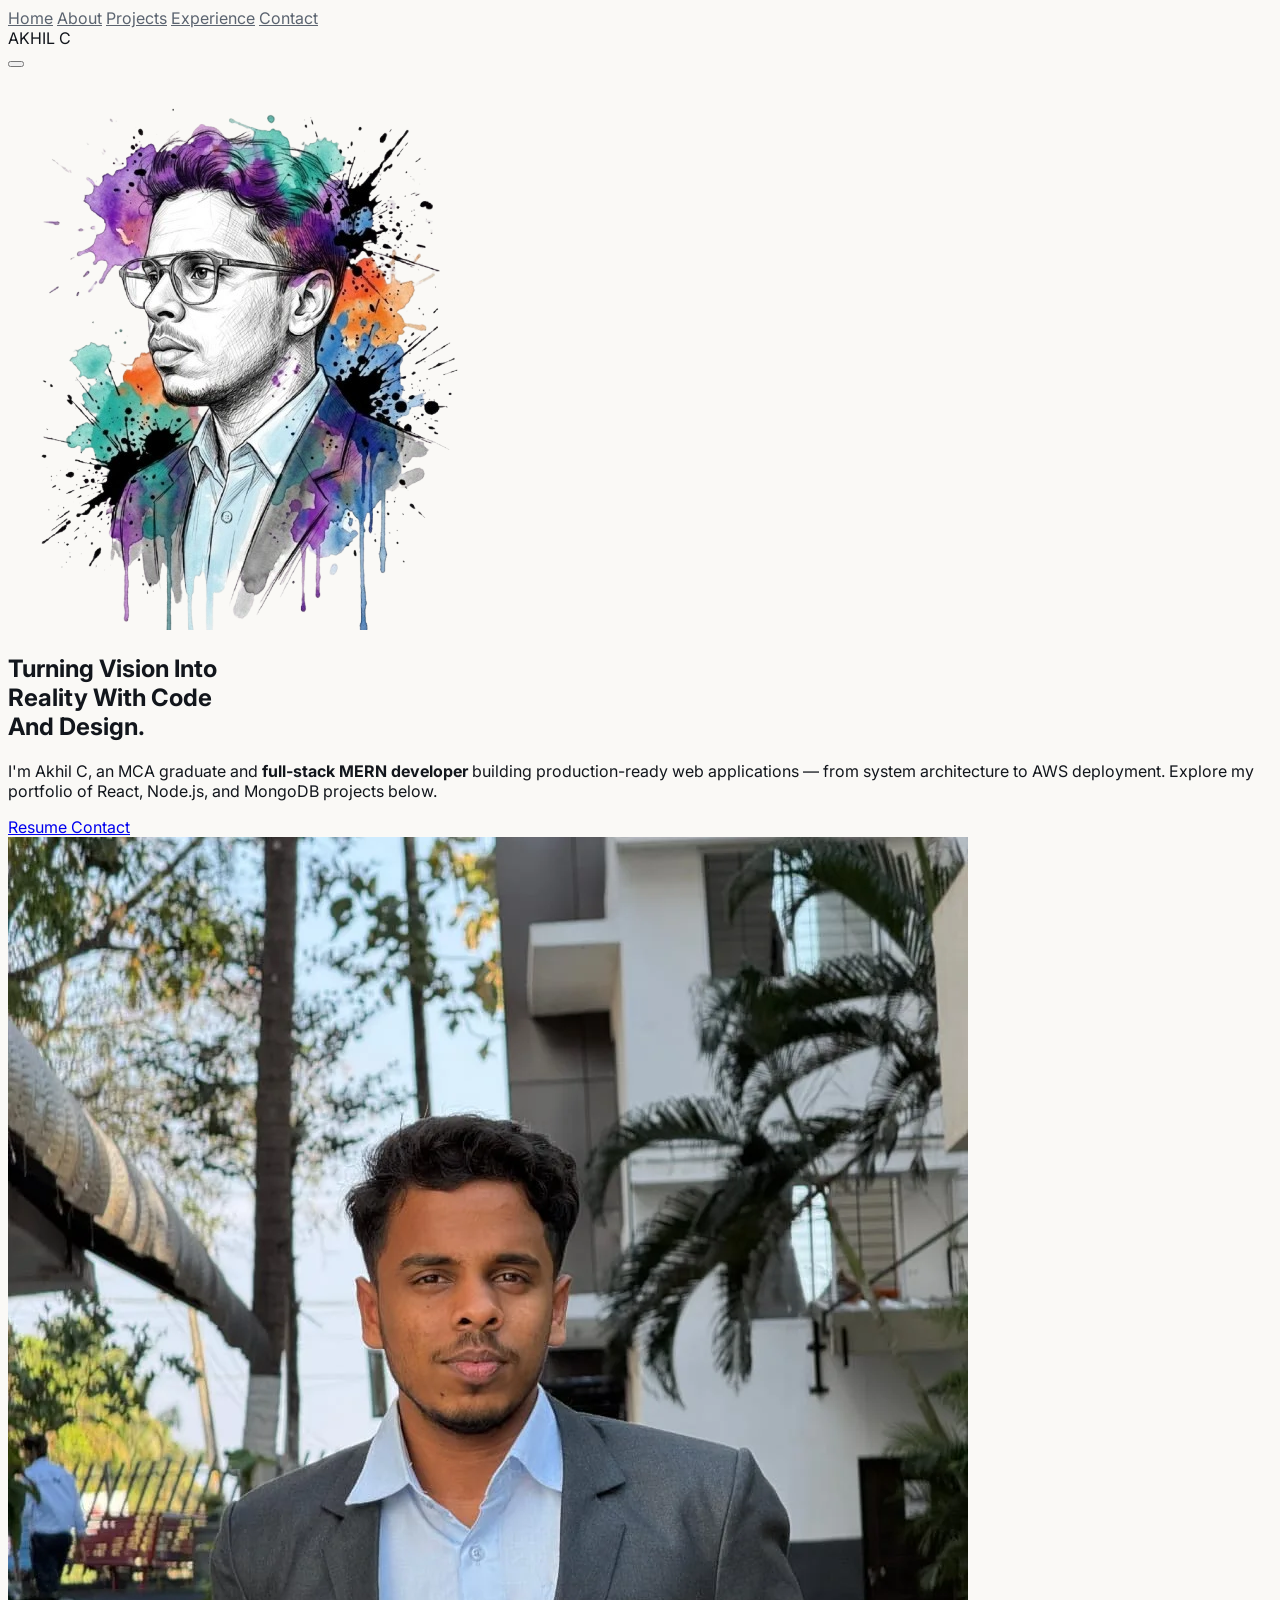
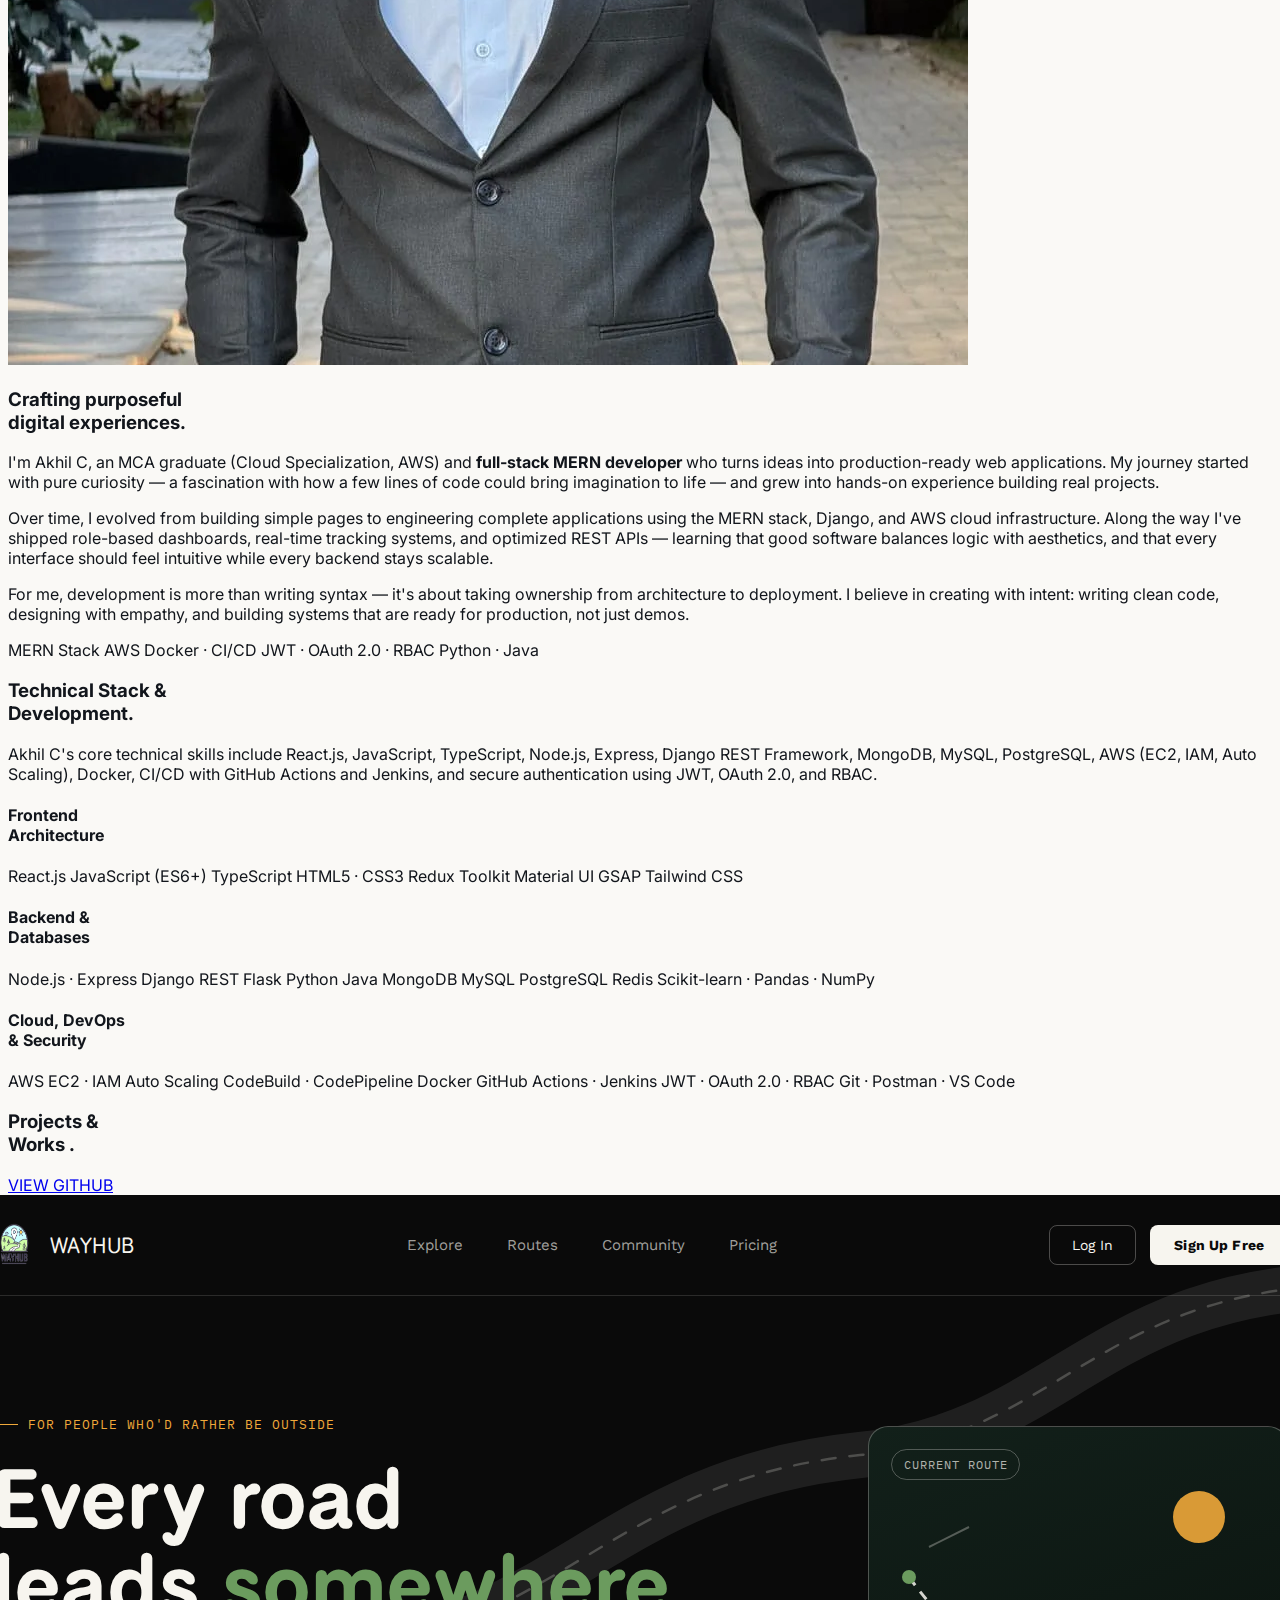
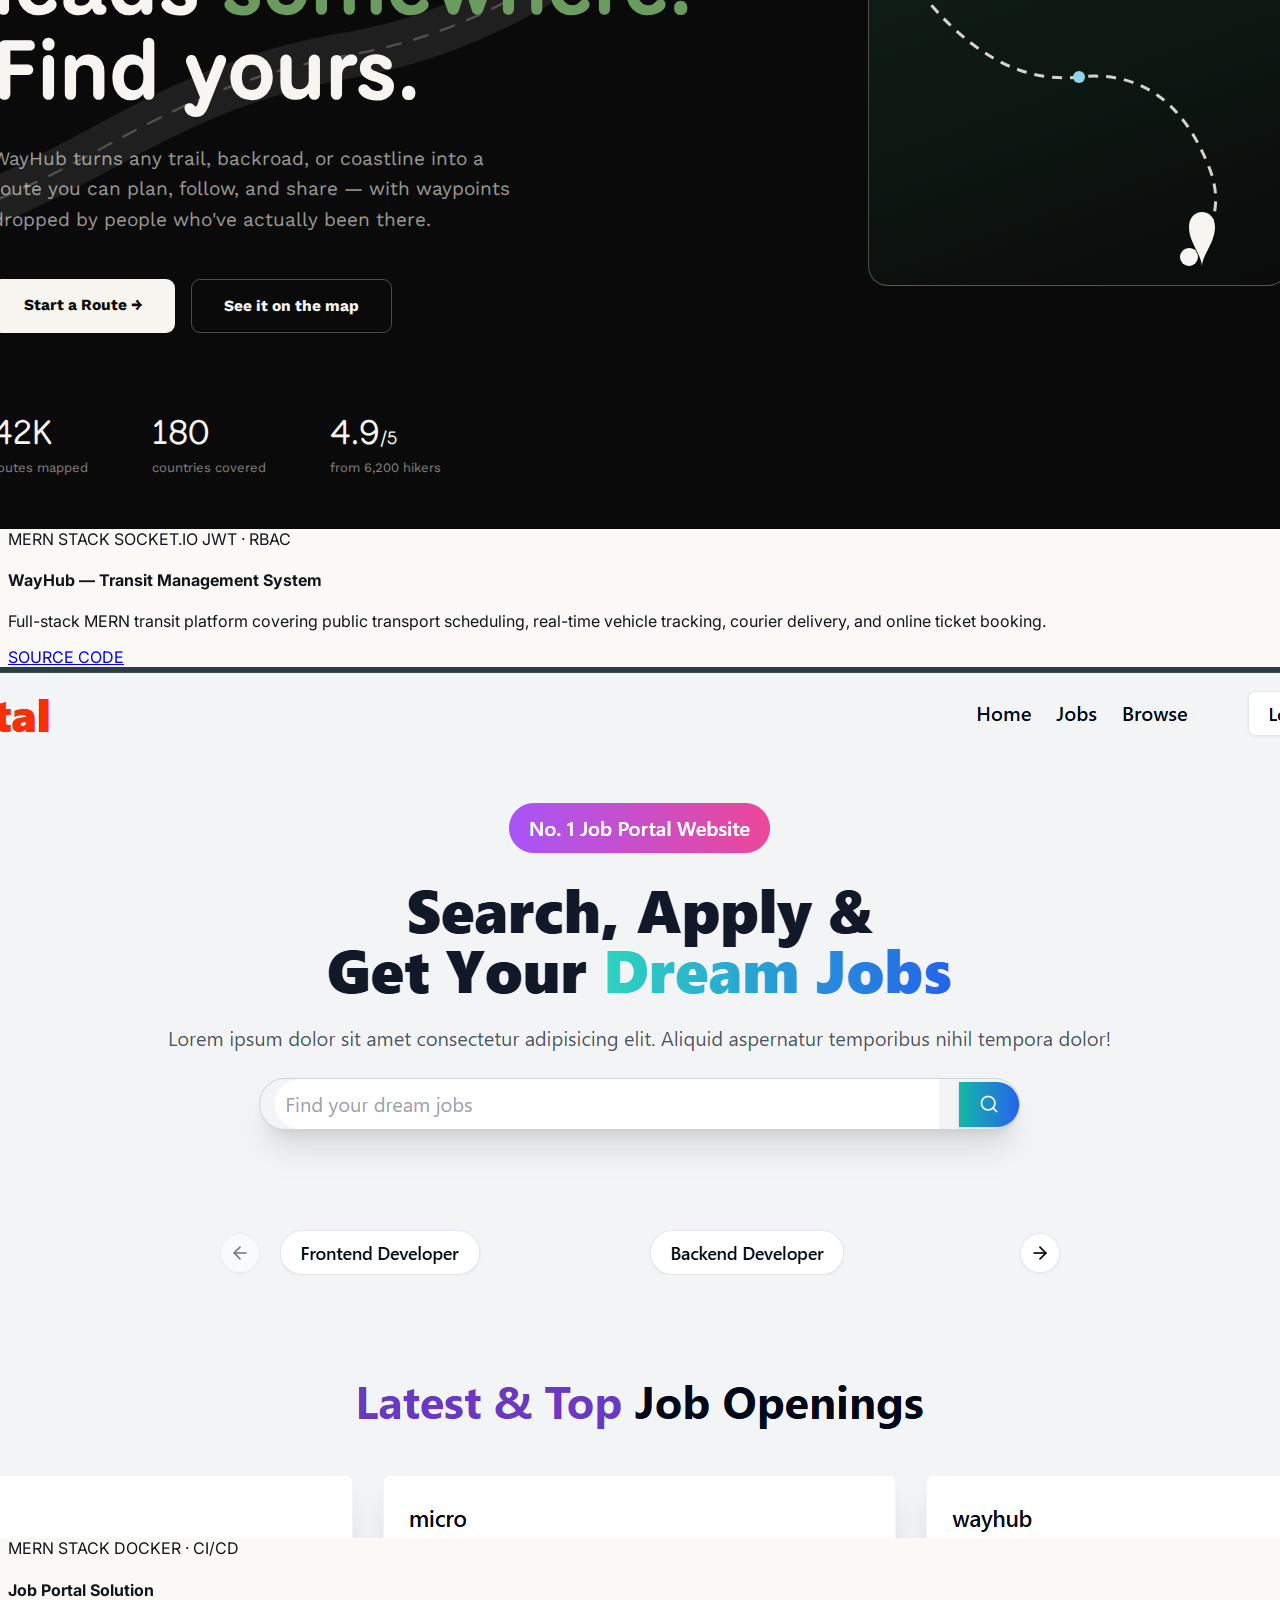
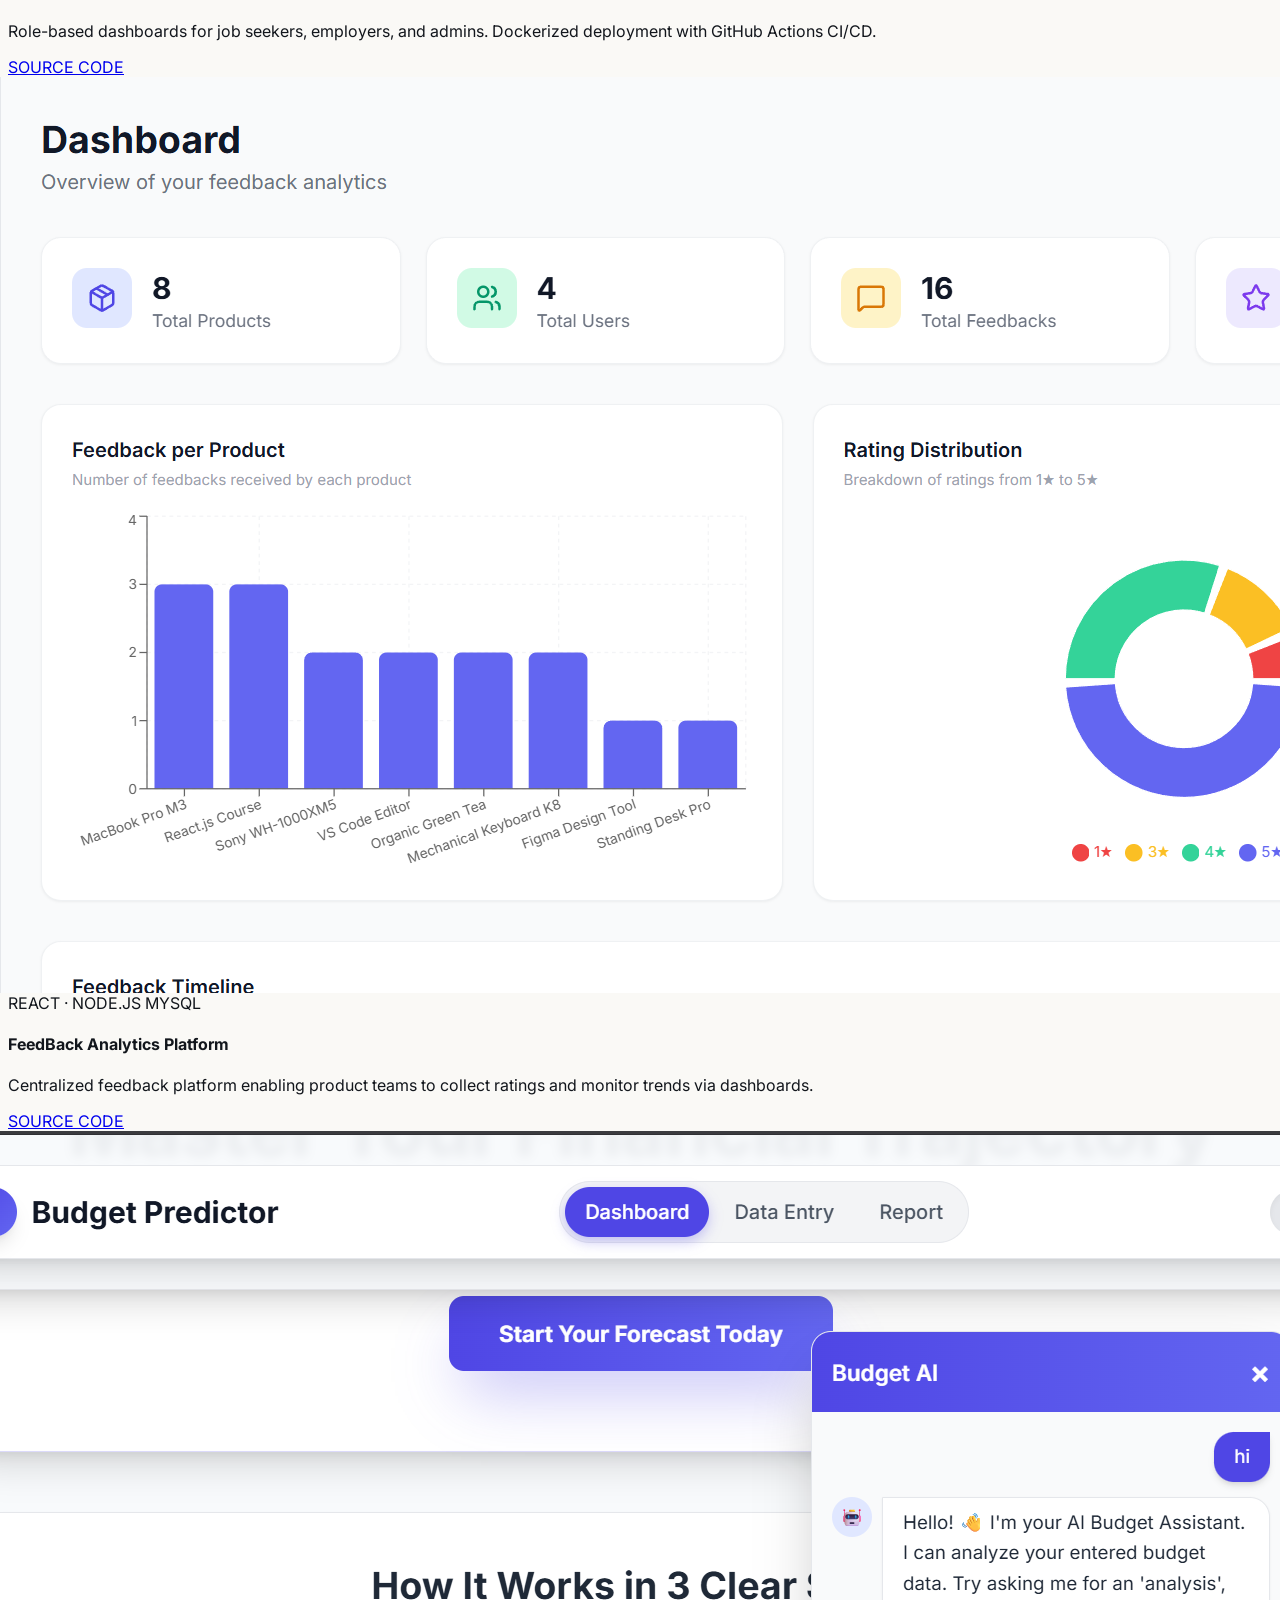
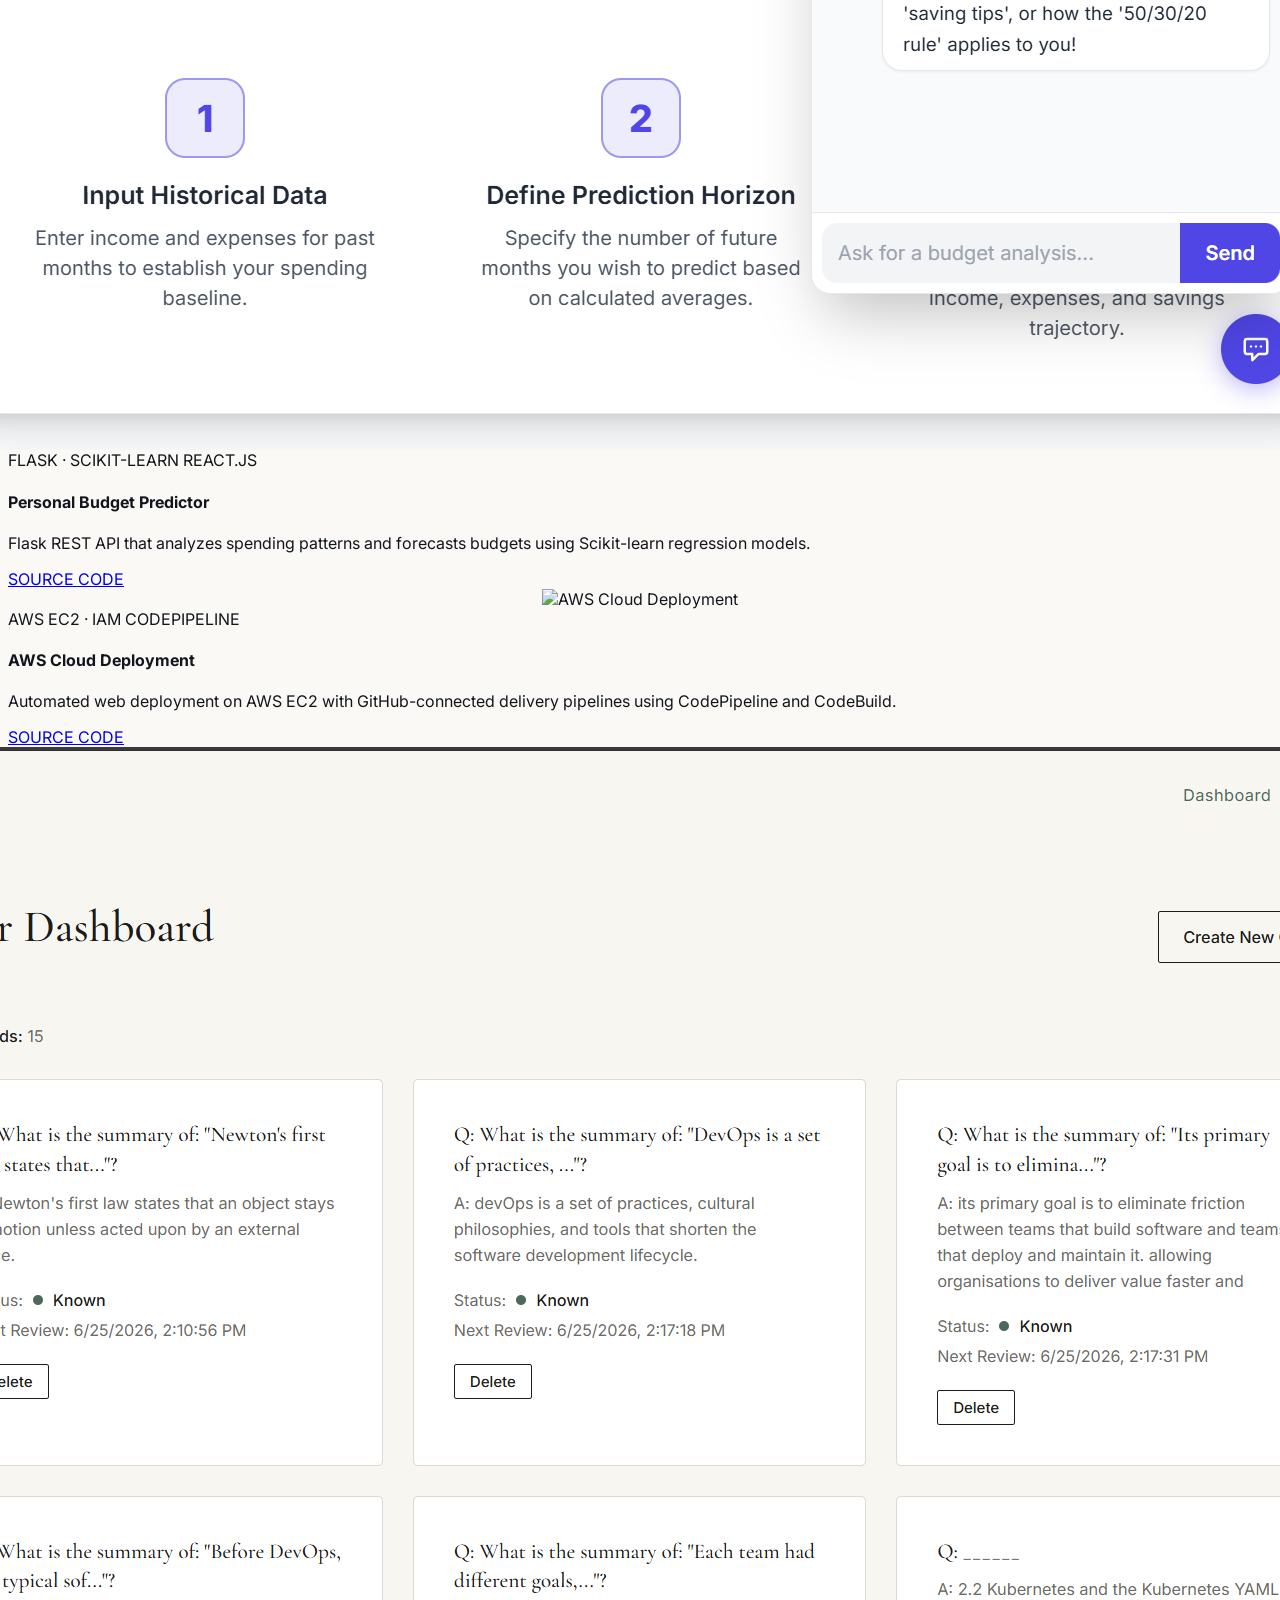
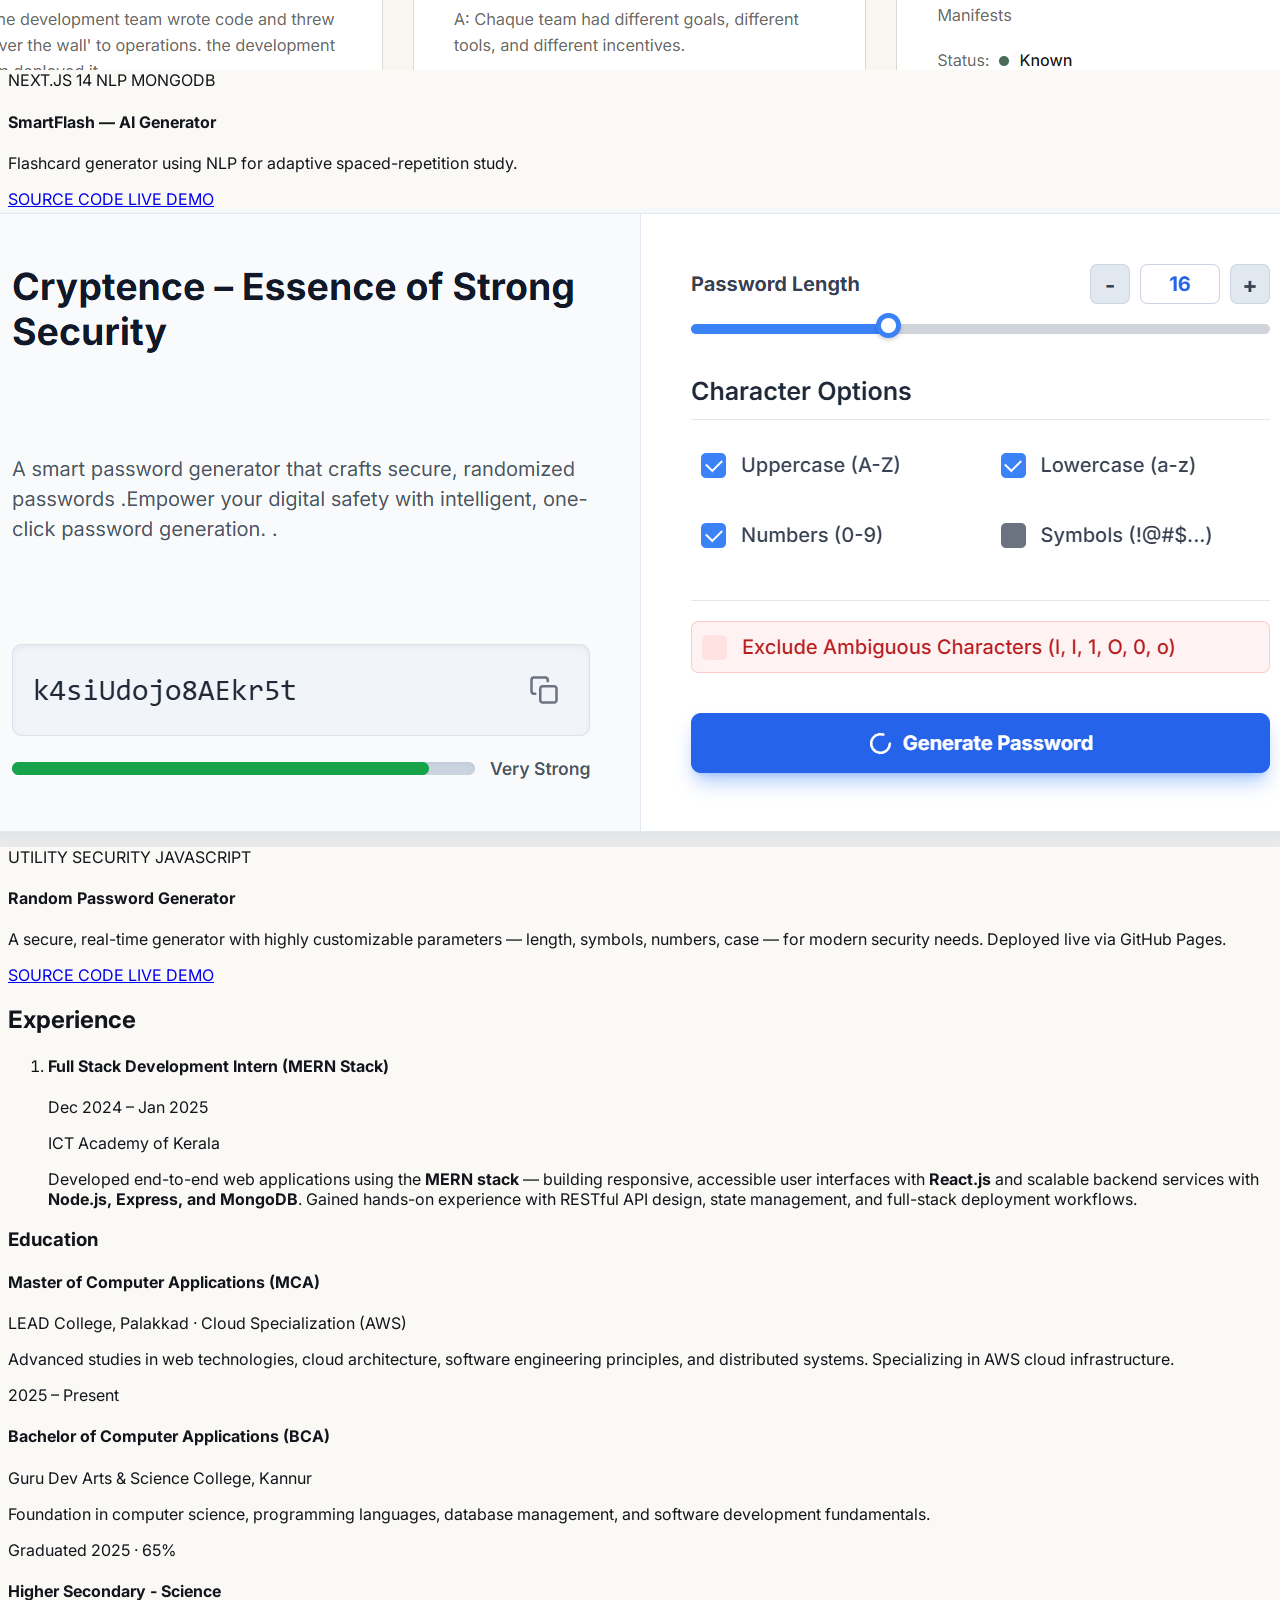
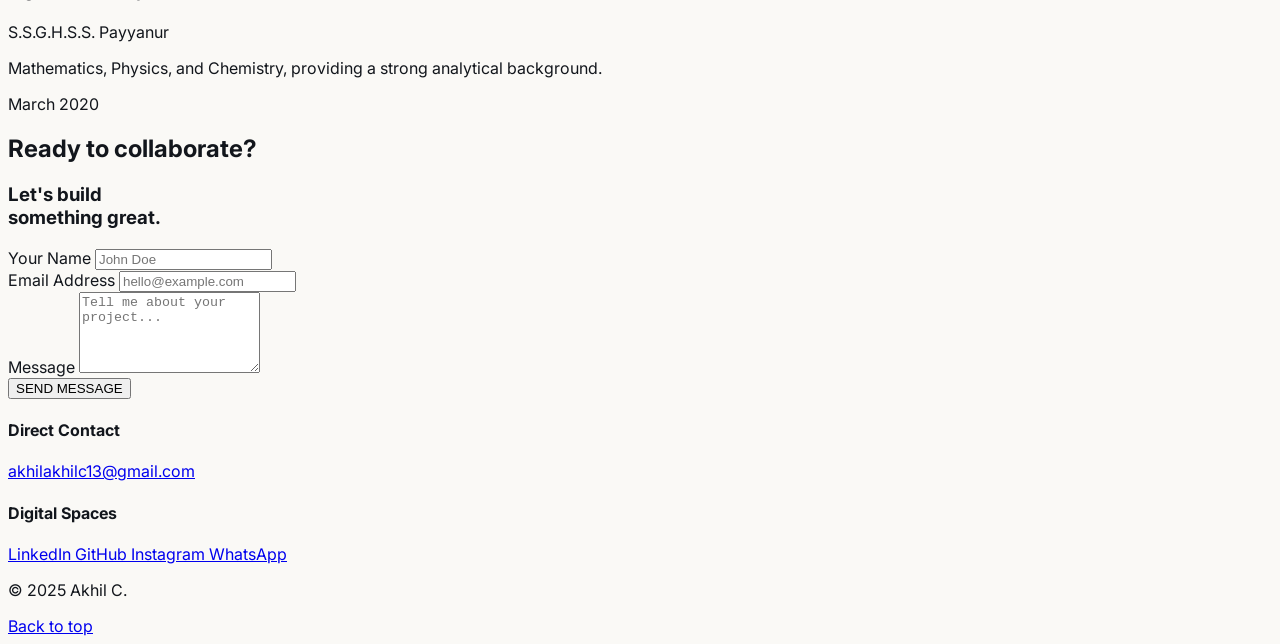
==== index.html @ 96b7c0b6 "First commit in portfolio" ====
<!DOCTYPE html>
<html lang="en" class="scroll-smooth">

<head>
  <meta charset="UTF-8">
  <meta name="viewport" content="width=device-width, initial-scale=1.0">
  <title>Akhil C</title>
  <meta name="description"
    content="Portfolio of Akhil C — MCA graduate and full-stack developer building production-ready web applications with the MERN stack, Django, and AWS cloud infrastructure.">
  <!-- Tailwind CSS -->
  <script src="https://cdn.tailwindcss.com"></script>
  <!-- Lucide Icons -->
  <script src="https://unpkg.com/lucide@latest"></script>
  <!-- style.css link -->
  <link rel="stylesheet" href="style.css">
  <style>
    @import url('https://fonts.googleapis.com/css2?family=Inter:wght@300;400;500;600;700;800&display=swap');
  </style>
  <script src="protection.js"></script>
</head>

<body class="bg-[#FAF9F6] font-[Inter,sans-serif]">

  <!-- ═══════════════════════════════════════════
       NAVIGATION
       ═══════════════════════════════════════════ -->
  <header
    class="glass-nav sticky top-0 z-[100] h-20 flex items-center border-b border-[#E4E1D9] transition-all duration-300">
    <div class="max-w-7xl mx-auto w-full px-6 flex justify-between items-center relative">

      <nav
        class="hidden md:flex items-center space-x-8 text-[13px] font-bold uppercase tracking-widest text-[#5B6470] md:absolute md:left-1/2 md:-translate-x-1/2">
        <a href="#home" class="nav-link hover:text-[#0F5C57]">Home</a>
        <a href="#about" class="nav-link hover:text-[#0F5C57]">About</a>
        <a href="#projects" class="nav-link hover:text-[#0F5C57]">Projects</a>
        <a href="#experience" class="nav-link hover:text-[#0F5C57]">Experience</a>
        <a href="#footer-contact" class="nav-link hover:text-[#0F5C57]">Contact</a>
      </nav>

      <div class="md:hidden">
        <span class="text-xl font-black tracking-tighter text-[#12161C]">AKHIL C</span>
      </div>

      <div class="flex items-center ml-auto">
        <button id="menuBtn"
          class="md:hidden p-2 text-[#5B6470] hover:bg-[#F3F1EC] rounded-lg transition-colors focus:outline-none">
          <i data-lucide="menu" id="menuIcon" class="w-7 h-7"></i>
        </button>
      </div>
    </div>

    <!-- Mobile Menu -->
    <div id="mobileMenu"
      class="fixed top-20 left-0 w-full bg-[#FAF9F6]/95 backdrop-blur-2xl border-b border-[#E4E1D9] md:hidden z-[49] opacity-0 pointer-events-none -translate-y-2 transition-all duration-500 cubic-bezier(0.4, 0, 0.2, 1) origin-top">

      <div class="flex flex-col py-8 px-6 space-y-1">
        <a href="#home"
          class="mobile-link group flex items-center justify-between py-4 border-b border-[#E4E1D9] last:border-0">
          <span class="text-lg font-medium text-[#12161C]">Home</span>
          <i data-lucide="chevron-right"
            class="w-4 h-4 text-[#5B6470] group-hover:translate-x-1 transition-transform"></i>
        </a>
        <a href="#about"
          class="mobile-link group flex items-center justify-between py-4 border-b border-[#E4E1D9] last:border-0">
          <span class="text-lg font-medium text-[#12161C]">About</span>
          <i data-lucide="chevron-right"
            class="w-4 h-4 text-[#5B6470] group-hover:translate-x-1 transition-transform"></i>
        </a>
        <a href="#projects"
          class="mobile-link group flex items-center justify-between py-4 border-b border-[#E4E1D9] last:border-0">
          <span class="text-lg font-medium text-[#12161C]">Projects</span>
          <i data-lucide="chevron-right"
            class="w-4 h-4 text-[#5B6470] group-hover:translate-x-1 transition-transform"></i>
        </a>
        <a href="#experience"
          class="mobile-link group flex items-center justify-between py-4 border-b border-[#E4E1D9] last:border-0">
          <span class="text-lg font-medium text-[#12161C]">Experience</span>
          <i data-lucide="chevron-right"
            class="w-4 h-4 text-[#5B6470] group-hover:translate-x-1 transition-transform"></i>
        </a>
        <a href="#footer-contact"
          class="mobile-link group flex items-center justify-between py-4 border-b border-[#E4E1D9] last:border-0">
          <span class="text-lg font-medium text-[#12161C]">Contact</span>
          <i data-lucide="chevron-right"
            class="w-4 h-4 text-[#5B6470] group-hover:translate-x-1 transition-transform"></i>
        </a>
      </div>
    </div>
  </header>


  <!-- ═══════════════════════════════════════════
       HERO / INTRODUCTION
       ═══════════════════════════════════════════ -->
  <section id="home" class="relative w-full min-h-[calc(100vh-6rem)] flex items-center overflow-hidden py-12">
    <div class="max-w-7xl mx-auto px-6 w-full">
      <div class="flex flex-col lg:flex-row items-center justify-between gap-16">

        <!-- Left: Profile Image -->
        <div class="relative w-full lg:w-1/2 flex justify-center lg:justify-start order-2 lg:order-1">
          <div class="relative w-full max-w-[480px]">
            <!-- Blobs removed — clean, confident flat layout -->

            <!-- Main Image with Grayscale Effect -->
            <div class="relative rounded-3xl overflow-visible">
              <img src="assets/a18.webp" alt="Akhil C"
                onerror="this.onerror=null; this.src='https://placehold.co/480x600/F3F1EC/12161C?text=Profile+Image';"
                class="w-full h-auto object-contain filter grayscale hover:grayscale-0 transition-all duration-1000 transform hover:scale-[1.02]">
            </div>
          </div>
        </div>

        <!-- Right: Text Content -->
        <div
          class="w-full lg:w-1/2 flex flex-col items-center lg:items-start text-center lg:text-left order-1 lg:order-2">
          <h1 class="text-5xl md:text-6xl font-bold text-[#12161C] leading-[1.05] tracking-tight">
            Turning Vision Into <br>
            <span class="text-[#0F5C57]">Reality With Code</span> <br>
            And Design.
          </h1>

          <p class="mt-8 text-[#5B6470] text-base md:text-lg max-w-lg leading-relaxed font-medium">
            I'm Akhil C, an MCA graduate and <strong>full-stack MERN developer</strong> building
            production-ready web applications — from system architecture to AWS deployment.
            Explore my portfolio of React, Node.js, and MongoDB projects below.
          </p>

          <div class="mt-12 flex items-center gap-8">
            <a href="assets/Akhil.pdf" target="_blank" rel="noopener noreferrer"
              aria-label="Download Akhil C's full-stack developer resume PDF"
              class="bg-[#0F5C57] text-white px-10 py-4 rounded-xl font-bold text-sm flex items-center gap-3 hover:bg-[#3F8A80] transition-all shadow-xl hover:shadow-2xl transform hover:-translate-y-1">
              Resume
              <i data-lucide="external-link" class="w-4 h-4"></i>
            </a>
            <a href="#footer-contact" aria-label="Contact Akhil C for full-stack development projects"
              class="font-bold text-sm text-[#0F5C57] border-b-2 border-[#0F5C57] pb-1 hover:text-[#3F8A80] hover:border-[#3F8A80] transition-all">
              Contact
            </a>
          </div>
        </div>

      </div>
    </div>
  </section>



  <main class="mx-auto py-16 px-4 sm:px-6 lg:px-8">

    <!-- ═══════════════════════════════════════════
         ABOUT
         ═══════════════════════════════════════════ -->
    <section id="about" class="py-24 bg-[#FAF9F6]">
      <div class="max-w-7xl mx-auto px-6">
        <div class="flex flex-col lg:flex-row items-center gap-16 lg:gap-24">

          <!-- Profile Image Side -->
          <div class="w-full lg:w-5/12 reveal">
            <div class="relative group">
              <!-- Decorative Frame -->
              <div
                class="absolute -inset-4 border border-[#E4E1D9] rounded-3xl -z-10 group-hover:border-[#0F5C57]/30 transition-colors">
              </div>

              <div class="relative overflow-hidden rounded-2xl aspect-[4/5] bg-[#F3F1EC]">
                <img src="assets/akhil18.webp" alt="Akhil C"
                  onerror="this.onerror=null; this.src='https://placehold.co/500x600/F3F1EC/12161C?text=About+Me';"
                  class="w-full h-full object-cover filter grayscale hover:grayscale-0 transition-all duration-1000 transform group-hover:scale-105" />
              </div>
            </div>
          </div>

          <!-- Content Side -->
          <div class="w-full lg:w-7/12 space-y-8 reveal">
            <div class="space-y-4 text-left">
              <!-- <h2 class="text-sm font-bold uppercase tracking-[0.3em] text-[#0F5C57]">ABOUT ME</h2> -->
              <h3 class="text-3xl md:text-4xl font-bold tracking-tight leading-tight text-[#12161C]">
                Crafting purposeful <br>
                <span class="text-[#0F5C57]">digital experiences.</span>
              </h3>
            </div>

            <div class="space-y-6 text-[#5B6470] text-base md:text-lg leading-relaxed font-medium">
              <p>
                I'm <span class="text-[#12161C] font-bold">Akhil C</span>,
                an MCA graduate (Cloud Specialization, AWS) and <strong>full-stack MERN developer</strong>
                who turns ideas into production-ready web applications.
                My journey started with pure curiosity — a fascination with how a few lines of code could bring
                imagination to life — and grew into hands-on experience building real projects.
              </p>
              <p>
                Over time, I evolved from building simple pages to engineering complete applications using the
                <span class="text-[#12161C] font-semibold">MERN stack, Django, and AWS cloud infrastructure</span>.
                Along the way I've shipped role-based dashboards, real-time tracking systems, and optimized REST APIs —
                learning that good software balances logic with aesthetics, and that every interface should feel
                intuitive while every backend stays scalable.
              </p>
              <p>
                For me, development is more than writing syntax — it's about taking ownership from architecture to
                deployment. I believe in creating with intent: writing clean code, designing with empathy, and
                building systems that are ready for production, not just demos.
              </p>
            </div>

            <!-- Tech Stack Pills -->
            <div class="flex flex-wrap gap-3 pt-4" role="list" aria-label="Technical skills and tools">
              <span role="listitem"
                class="pill px-4 py-2 bg-[#F3F1EC] border border-[#E4E1D9] rounded-full text-xs font-bold uppercase tracking-wider text-[#5B6470]">MERN
                Stack</span>
              <span role="listitem"
                class="pill px-4 py-2 bg-[#F3F1EC] border border-[#E4E1D9] rounded-full text-xs font-bold uppercase tracking-wider text-[#5B6470]">AWS</span>
              <span role="listitem"
                class="pill px-4 py-2 bg-[#F3F1EC] border border-[#E4E1D9] rounded-full text-xs font-bold uppercase tracking-wider text-[#5B6470]">Docker
                · CI/CD</span>
              <span role="listitem"
                class="pill px-4 py-2 bg-[#F3F1EC] border border-[#E4E1D9] rounded-full text-xs font-bold uppercase tracking-wider text-[#5B6470]">JWT
                · OAuth 2.0 · RBAC</span>
              <span role="listitem"
                class="pill px-4 py-2 bg-[#F3F1EC] border border-[#E4E1D9] rounded-full text-xs font-bold uppercase tracking-wider text-[#5B6470]">Python
                · Java</span>
            </div>
          </div>
        </div>
      </div>
    </section>



    <!-- ═══════════════════════════════════════════
     SKILLS
     ═══════════════════════════════════════════ -->
    <section id="skills" class="py-24 bg-[#F3F1EC]">
      <div class="max-w-7xl mx-auto px-6">
        <div class="flex flex-col lg:flex-row justify-between items-start lg:items-end mb-16 gap-6 reveal">
          <div class="max-w-2xl text-left">
            <!-- <h2 class="text-sm font-bold uppercase tracking-[0.3em] text-[#0F5C57] mb-4">TECHNICAL STACK</h2> -->
            <h3 class="text-3xl md:text-4xl font-bold tracking-tight text-[#12161C]">
              Technical Stack &amp;<br>
              <span class="text-[#0F5C57]">Development.</span>
            </h3>
            <!-- Hidden keyword-rich summary for search engines -->
            <p class="sr-only">
              Akhil C's core technical skills include React.js, JavaScript, TypeScript, Node.js, Express,
              Django REST Framework, MongoDB, MySQL, PostgreSQL, AWS (EC2, IAM, Auto Scaling), Docker,
              CI/CD with GitHub Actions and Jenkins, and secure authentication using JWT, OAuth 2.0, and RBAC.
            </p>
          </div>
          <div class="hidden lg:block text-right pb-2"></div>
        </div>

        <div class="grid grid-cols-1 md:grid-cols-2 lg:grid-cols-3 gap-6">

          <!-- Frontend Bento Card -->
          <div
            class="reveal bg-[#FAF9F6] p-10 rounded-[2.5rem] border border-[#E4E1D9] shadow-sm hover:shadow-xl hover:border-[#0F5C57]/30 transition-all duration-500 group">
            <div
              class="w-14 h-14 bg-[#F3F1EC] rounded-2xl flex items-center justify-center mb-8 group-hover:bg-[#0F5C57] group-hover:text-white transition-colors duration-500">
              <i data-lucide="layout" class="w-6 h-6"></i>
            </div>
            <h4 class="text-2xl font-bold mb-6 text-[#12161C]">Frontend <br>Architecture</h4>
            <div class="flex flex-wrap gap-2" role="list" aria-label="Frontend technologies">
              <span role="listitem"
                class="pill px-4 py-2 bg-[#0F5C57]/10 border border-[#0F5C57]/20 rounded-full text-xs font-bold uppercase tracking-wider text-[#0F5C57] cursor-default">React.js</span>
              <span role="listitem"
                class="pill px-4 py-2 bg-[#F3F1EC] border border-[#E4E1D9] rounded-full text-xs font-bold uppercase tracking-wider text-[#5B6470] cursor-default">JavaScript
                (ES6+)</span>
              <span role="listitem"
                class="pill px-4 py-2 bg-[#F3F1EC] border border-[#E4E1D9] rounded-full text-xs font-bold uppercase tracking-wider text-[#5B6470] cursor-default">TypeScript</span>
              <span role="listitem"
                class="pill px-4 py-2 bg-[#F3F1EC] border border-[#E4E1D9] rounded-full text-xs font-bold uppercase tracking-wider text-[#5B6470] cursor-default">HTML5
                · CSS3</span>
              <span role="listitem"
                class="pill px-4 py-2 bg-[#F3F1EC] border border-[#E4E1D9] rounded-full text-xs font-bold uppercase tracking-wider text-[#5B6470] cursor-default">Redux
                Toolkit</span>
              <span role="listitem"
                class="pill px-4 py-2 bg-[#F3F1EC] border border-[#E4E1D9] rounded-full text-xs font-bold uppercase tracking-wider text-[#5B6470] cursor-default">Material
                UI</span>
              <span role="listitem"
                class="pill px-4 py-2 bg-[#F3F1EC] border border-[#E4E1D9] rounded-full text-xs font-bold uppercase tracking-wider text-[#5B6470] cursor-default">GSAP</span>
              <span role="listitem"
                class="pill px-4 py-2 bg-[#F3F1EC] border border-[#E4E1D9] rounded-full text-xs font-bold uppercase tracking-wider text-[#5B6470] cursor-default">Tailwind
                CSS</span>
            </div>
          </div>

          <!-- Backend Bento Card -->
          <div
            class="reveal delay-100 bg-[#FAF9F6] p-10 rounded-[2.5rem] border border-[#E4E1D9] shadow-sm hover:shadow-xl hover:border-[#0F5C57]/30 transition-all duration-500 group">
            <div
              class="w-14 h-14 bg-[#F3F1EC] rounded-2xl flex items-center justify-center mb-8 group-hover:bg-[#0F5C57] group-hover:text-white transition-colors duration-500">
              <i data-lucide="database" class="w-6 h-6"></i>
            </div>
            <h4 class="text-2xl font-bold mb-6 text-[#12161C]">Backend &amp;<br>Databases</h4>
            <div class="flex flex-wrap gap-2" role="list" aria-label="Backend and database technologies">
              <span role="listitem"
                class="pill px-4 py-2 bg-[#0F5C57]/10 border border-[#0F5C57]/20 rounded-full text-xs font-bold uppercase tracking-wider text-[#0F5C57] cursor-default">Node.js
                · Express</span>
              <span role="listitem"
                class="pill px-4 py-2 bg-[#F3F1EC] border border-[#E4E1D9] rounded-full text-xs font-bold uppercase tracking-wider text-[#5B6470] cursor-default">Django
                REST</span>
              <span role="listitem"
                class="pill px-4 py-2 bg-[#F3F1EC] border border-[#E4E1D9] rounded-full text-xs font-bold uppercase tracking-wider text-[#5B6470] cursor-default">Flask</span>
              <span role="listitem"
                class="pill px-4 py-2 bg-[#F3F1EC] border border-[#E4E1D9] rounded-full text-xs font-bold uppercase tracking-wider text-[#5B6470] cursor-default">Python</span>
              <span role="listitem"
                class="pill px-4 py-2 bg-[#F3F1EC] border border-[#E4E1D9] rounded-full text-xs font-bold uppercase tracking-wider text-[#5B6470] cursor-default">Java</span>
              <span role="listitem"
                class="pill px-4 py-2 bg-[#F3F1EC] border border-[#E4E1D9] rounded-full text-xs font-bold uppercase tracking-wider text-[#5B6470] cursor-default">MongoDB</span>
              <span role="listitem"
                class="pill px-4 py-2 bg-[#F3F1EC] border border-[#E4E1D9] rounded-full text-xs font-bold uppercase tracking-wider text-[#5B6470] cursor-default">MySQL</span>
              <span role="listitem"
                class="pill px-4 py-2 bg-[#F3F1EC] border border-[#E4E1D9] rounded-full text-xs font-bold uppercase tracking-wider text-[#5B6470] cursor-default">PostgreSQL</span>
              <span role="listitem"
                class="pill px-4 py-2 bg-[#F3F1EC] border border-[#E4E1D9] rounded-full text-xs font-bold uppercase tracking-wider text-[#5B6470] cursor-default">Redis</span>
              <span role="listitem"
                class="pill px-4 py-2 bg-[#F3F1EC] border border-[#E4E1D9] rounded-full text-xs font-bold uppercase tracking-wider text-[#5B6470] cursor-default">Scikit-learn
                · Pandas · NumPy</span>
            </div>
          </div>

          <!-- Cloud, DevOps & Security Bento Card -->
          <div
            class="reveal delay-200 bg-[#FAF9F6] p-10 rounded-[2.5rem] border border-[#E4E1D9] shadow-sm hover:shadow-xl hover:border-[#0F5C57]/30 transition-all duration-500 group">
            <div
              class="w-14 h-14 bg-[#F3F1EC] rounded-2xl flex items-center justify-center mb-8 group-hover:bg-[#0F5C57] group-hover:text-white transition-colors duration-500">
              <i data-lucide="git-merge" class="w-6 h-6"></i>
            </div>
            <h4 class="text-2xl font-bold mb-6 text-[#12161C]">Cloud, DevOps<br>&amp; Security</h4>
            <div class="flex flex-wrap gap-2" role="list" aria-label="Cloud, DevOps, and security technologies">
              <span role="listitem"
                class="pill px-4 py-2 bg-[#0F5C57]/10 border border-[#0F5C57]/20 rounded-full text-xs font-bold uppercase tracking-wider text-[#0F5C57] cursor-default">AWS
                EC2 · IAM</span>
              <span role="listitem"
                class="pill px-4 py-2 bg-[#F3F1EC] border border-[#E4E1D9] rounded-full text-xs font-bold uppercase tracking-wider text-[#5B6470] cursor-default">Auto
                Scaling</span>
              <span role="listitem"
                class="pill px-4 py-2 bg-[#F3F1EC] border border-[#E4E1D9] rounded-full text-xs font-bold uppercase tracking-wider text-[#5B6470] cursor-default">CodeBuild
                · CodePipeline</span>
              <span role="listitem"
                class="pill px-4 py-2 bg-[#F3F1EC] border border-[#E4E1D9] rounded-full text-xs font-bold uppercase tracking-wider text-[#5B6470] cursor-default">Docker</span>
              <span role="listitem"
                class="pill px-4 py-2 bg-[#F3F1EC] border border-[#E4E1D9] rounded-full text-xs font-bold uppercase tracking-wider text-[#5B6470] cursor-default">GitHub
                Actions · Jenkins</span>
              <span role="listitem"
                class="pill px-4 py-2 bg-[#F3F1EC] border border-[#E4E1D9] rounded-full text-xs font-bold uppercase tracking-wider text-[#5B6470] cursor-default">JWT
                · OAuth 2.0 · RBAC</span>
              <span role="listitem"
                class="pill px-4 py-2 bg-[#F3F1EC] border border-[#E4E1D9] rounded-full text-xs font-bold uppercase tracking-wider text-[#5B6470] cursor-default">Git
                · Postman · VS Code</span>
            </div>
          </div>
        </div>
      </div>
    </section>


    <!-- ═══════════════════════════════════════════
         PROJECTS
         ═══════════════════════════════════════════ -->
    <section id="projects" class="py-24 bg-[#FAF9F6]">
      <div class="max-w-7xl mx-auto px-6">

        <div class="flex flex-col lg:flex-row justify-between items-start lg:items-end mb-16 gap-6 reveal">
          <div class="max-w-2xl text-left">
            <!-- <h2 class="text-sm font-bold uppercase tracking-[0.3em] text-[#0F5C57] mb-4">PROJECTS & WORKS</h2> -->
            <h3 class="text-3xl md:text-4xl font-bold tracking-tight leading-tight text-[#12161C]">
              Projects &
              <br>
              <span class="text-[#0F5C57]">Works .</span>
            </h3>
          </div>
          <div class="pb-2">
            <a href="https://github.com/Akhil18-kuttu?tab=repositories" target="_blank"
              class="flex items-center gap-2 font-bold text-sm text-[#0F5C57] border-b-2 border-[#0F5C57] pb-1 hover:text-[#3F8A80] hover:border-[#3F8A80] transition-all">
              VIEW GITHUB <i data-lucide="arrow-right" class="w-4 h-4"></i>
            </a>
          </div>
        </div>

        <div class="grid grid-cols-1 md:grid-cols-2 gap-8 lg:gap-12">

          <!-- ── WayHub  ── -->
          <div class="project-card reveal group relative md:col-span-2 mb-6">
            <div
              class="relative overflow-hidden rounded-[2.5rem] bg-[#F3F1EC] border border-[#E4E1D9] aspect-video flex items-center justify-center p-0">
              <img src="assets/wayhub_landing_page.png" alt="WayHub Transit Management System"
                onerror="this.onerror=null; this.src='https://placehold.co/800x450/F3F1EC/12161C?text=WayHub';"
                class="project-card-image w-full h-full object-cover">
              <div class="absolute inset-0 bg-black/0 group-hover:bg-black/5 transition-colors duration-500"></div>
            </div>

            <div class="mt-8 px-4">
              <div class="flex flex-wrap gap-2 mb-4">
                <span
                  class="text-[10px] font-bold tracking-widest uppercase bg-[#0F5C57]/10 text-[#0F5C57] border border-[#0F5C57]/20 px-3 py-1 rounded-full">MERN
                  STACK</span>
                <span
                  class="text-[10px] font-bold tracking-widest uppercase text-[#5B6470] border border-[#E4E1D9] px-3 py-1 rounded-full">SOCKET.IO</span>
                <span
                  class="text-[10px] font-bold tracking-widest uppercase text-[#5B6470] border border-[#E4E1D9] px-3 py-1 rounded-full">JWT
                  · RBAC</span>
              </div>
              <h4 class="text-3xl font-extrabold mb-3 text-[#12161C] group-hover:text-[#0F5C57] transition-colors">
                WayHub — Transit Management System</h4>
              <p class="text-[#5B6470] font-medium mb-4 leading-relaxed max-w-3xl">
                Full-stack MERN transit platform covering public transport scheduling, real-time vehicle tracking,
                courier delivery, and online ticket booking.
              </p>
              <div class="flex items-center gap-6">
                <a href="https://github.com/Akhil18-kuttu" target="_blank"
                  class="flex items-center gap-2 text-sm font-bold text-[#0F5C57] border-b border-[#0F5C57] pb-1 hover:text-[#3F8A80] hover:border-[#3F8A80] transition-all">
                  SOURCE CODE <i data-lucide="github" class="w-3 h-3"></i>
                </a>
              </div>
            </div>
          </div>

          <!-- ── Job Portal ── -->
          <div class="project-card reveal group relative">
            <div
              class="relative overflow-hidden rounded-[2.5rem] bg-[#F3F1EC] border border-[#E4E1D9] aspect-video md:aspect-square lg:aspect-video flex items-center justify-center p-0">
              <img src="assets/job-portal.png" alt="Job Portal Solution"
                onerror="this.onerror=null; this.src='https://placehold.co/800x450/F3F1EC/12161C?text=Job+Portal';"
                class="project-card-image w-full h-full object-cover">
              <div class="absolute inset-0 bg-black/0 group-hover:bg-black/5 transition-colors duration-500"></div>
            </div>

            <div class="mt-8 px-4">
              <div class="flex flex-wrap gap-2 mb-4">
                <span
                  class="text-[10px] font-bold tracking-widest uppercase bg-[#0F5C57]/10 text-[#0F5C57] border border-[#0F5C57]/20 px-3 py-1 rounded-full">MERN
                  STACK</span>
                <span
                  class="text-[10px] font-bold tracking-widest uppercase text-[#5B6470] border border-[#E4E1D9] px-3 py-1 rounded-full">DOCKER
                  · CI/CD</span>
              </div>
              <h4 class="text-3xl font-extrabold mb-3 text-[#12161C] group-hover:text-[#0F5C57] transition-colors">Job
                Portal Solution</h4>
              <p class="text-[#5B6470] font-medium mb-4 leading-relaxed max-w-lg">
                Role-based dashboards for job seekers, employers, and admins. Dockerized deployment with GitHub Actions
                CI/CD.
              </p>
              <div class="flex items-center gap-6">
                <a href="https://github.com/Akhil18-kuttu/jobportal" target="_blank"
                  class="flex items-center gap-2 text-sm font-bold text-[#0F5C57] border-b border-[#0F5C57] pb-1 hover:text-[#3F8A80] hover:border-[#3F8A80] transition-all">
                  SOURCE CODE <i data-lucide="github" class="w-3 h-3"></i>
                </a>
              </div>
            </div>
          </div>

          <!-- ── Feedback Analytics ── -->
          <div class="project-card reveal delay-100 group relative">
            <div
              class="relative overflow-hidden rounded-[2.5rem] bg-[#F3F1EC] border border-[#E4E1D9] aspect-video md:aspect-square lg:aspect-video flex items-center justify-center p-0">
              <img src="assets/feed-back.png" alt="FeedBack Analytics Platform"
                onerror="this.onerror=null; this.src='https://placehold.co/800x450/F3F1EC/12161C?text=FeedBack+Analytics';"
                class="project-card-image w-full h-full object-cover">
              <div class="absolute inset-0 bg-black/0 group-hover:bg-black/5 transition-colors duration-500"></div>
            </div>

            <div class="mt-8 px-4">
              <div class="flex flex-wrap gap-2 mb-4">
                <span
                  class="text-[10px] font-bold tracking-widest uppercase bg-[#0F5C57]/10 text-[#0F5C57] border border-[#0F5C57]/20 px-3 py-1 rounded-full">REACT
                  · NODE.JS</span>
                <span
                  class="text-[10px] font-bold tracking-widest uppercase text-[#5B6470] border border-[#E4E1D9] px-3 py-1 rounded-full">MYSQL</span>
              </div>
              <h4 class="text-3xl font-extrabold mb-3 text-[#12161C] group-hover:text-[#0F5C57] transition-colors">
                FeedBack Analytics Platform</h4>
              <p class="text-[#5B6470] font-medium mb-4 leading-relaxed max-w-lg">
                Centralized feedback platform enabling product teams to collect ratings and monitor trends via
                dashboards.
              </p>
              <div class="flex items-center gap-6">
                <a href="https://github.com/Akhil18-kuttu/Feedback-Analysis.git" target="_blank"
                  class="flex items-center gap-2 text-sm font-bold text-[#0F5C57] border-b border-[#0F5C57] pb-1 hover:text-[#3F8A80] hover:border-[#3F8A80] transition-all">
                  SOURCE CODE <i data-lucide="github" class="w-3 h-3"></i>
                </a>
              </div>
            </div>
          </div>

          <!-- ── Budget Predictor ── -->
          <div class="project-card reveal group relative">
            <div
              class="relative overflow-hidden rounded-[2.5rem] bg-[#F3F1EC] border border-[#E4E1D9] aspect-video md:aspect-square lg:aspect-video flex items-center justify-center p-0">
              <img src="assets/personal-budget.png" alt="Personal Budget Predictor"
                onerror="this.onerror=null; this.src='https://placehold.co/800x450/F3F1EC/12161C?text=Budget+Predictor';"
                class="project-card-image w-full h-full object-cover">
              <div class="absolute inset-0 bg-black/0 group-hover:bg-black/5 transition-colors duration-500"></div>
            </div>

            <div class="mt-8 px-4">
              <div class="flex flex-wrap gap-2 mb-4">
                <span
                  class="text-[10px] font-bold tracking-widest uppercase bg-[#0F5C57]/10 text-[#0F5C57] border border-[#0F5C57]/20 px-3 py-1 rounded-full">FLASK
                  · SCIKIT-LEARN</span>
                <span
                  class="text-[10px] font-bold tracking-widest uppercase text-[#5B6470] border border-[#E4E1D9] px-3 py-1 rounded-full">REACT.JS</span>
              </div>
              <h4 class="text-3xl font-extrabold mb-3 text-[#12161C] group-hover:text-[#0F5C57] transition-colors">
                Personal Budget Predictor</h4>
              <p class="text-[#5B6470] font-medium mb-4 leading-relaxed max-w-lg">
                Flask REST API that analyzes spending patterns and forecasts budgets using Scikit-learn regression
                models.
              </p>
              <div class="flex items-center gap-6">
                <a href="https://github.com/Akhil18-kuttu/Personal_budget_predictor_AI.git" target="_blank"
                  class="flex items-center gap-2 text-sm font-bold text-[#0F5C57] border-b border-[#0F5C57] pb-1 hover:text-[#3F8A80] hover:border-[#3F8A80] transition-all">
                  SOURCE CODE <i data-lucide="github" class="w-3 h-3"></i>
                </a>
              </div>
            </div>
          </div>

          <!-- ── Project  AWS Cloud Deployment ── -->
          <div class="project-card reveal group relative">
            <div
              class="relative overflow-hidden rounded-[2.5rem] bg-[#F3F1EC] border border-[#E4E1D9] aspect-video md:aspect-square lg:aspect-video flex items-center justify-center p-0">
              <img src="assets/aws-deployment.png" alt="AWS Cloud Deployment"
                onerror="this.onerror=null; this.src='https://placehold.co/800x450/F3F1EC/12161C?text=AWS+Cloud+Deployment';"
                class="project-card-image w-full h-full object-cover">
              <div class="absolute inset-0 bg-black/0 group-hover:bg-black/5 transition-colors duration-500"></div>
            </div>

            <div class="mt-8 px-4">
              <div class="flex flex-wrap gap-2 mb-4">
                <span
                  class="text-[10px] font-bold tracking-widest uppercase bg-[#0F5C57]/10 text-[#0F5C57] border border-[#0F5C57]/20 px-3 py-1 rounded-full">AWS
                  EC2 · IAM</span>
                <span
                  class="text-[10px] font-bold tracking-widest uppercase text-[#5B6470] border border-[#E4E1D9] px-3 py-1 rounded-full">CODEPIPELINE</span>
              </div>
              <h4 class="text-3xl font-extrabold mb-3 text-[#12161C] group-hover:text-[#0F5C57] transition-colors">AWS
                Cloud Deployment</h4>
              <p class="text-[#5B6470] font-medium mb-4 leading-relaxed max-w-lg">
                Automated web deployment on AWS EC2 with GitHub-connected delivery pipelines using CodePipeline and
                CodeBuild.
              </p>
              <div class="flex items-center gap-6">
                <a href="https://github.com/Akhil18-kuttu/repositories" target="_blank"
                  class="flex items-center gap-2 text-sm font-bold text-[#0F5C57] border-b border-[#0F5C57] pb-1 hover:text-[#3F8A80] hover:border-[#3F8A80] transition-all">
                  SOURCE CODE <i data-lucide="github" class="w-3 h-3"></i>
                </a>
              </div>
            </div>
          </div>

          <!-- ── Project  SmartFlash ── -->
          <div class="project-card reveal delay-100 group relative">
            <div
              class="relative overflow-hidden rounded-[2.5rem] bg-[#F3F1EC] border border-[#E4E1D9] aspect-video md:aspect-square lg:aspect-video flex items-center justify-center p-0">
              <img src="assets/smartflash.png" alt="SmartFlash"
                onerror="this.onerror=null; this.src='https://placehold.co/800x450/F3F1EC/12161C?text=SmartFlash';"
                class="project-card-image w-full h-full object-cover">
              <div class="absolute inset-0 bg-black/0 group-hover:bg-black/5 transition-colors duration-500"></div>
            </div>

            <div class="mt-8 px-4">
              <div class="flex flex-wrap gap-2 mb-4">
                <span
                  class="text-[10px] font-bold tracking-widest uppercase bg-[#0F5C57]/10 text-[#0F5C57] border border-[#0F5C57]/20 px-3 py-1 rounded-full">NEXT.JS
                  14</span>
                <span
                  class="text-[10px] font-bold tracking-widest uppercase text-[#5B6470] border border-[#E4E1D9] px-3 py-1 rounded-full">NLP</span>
                <span
                  class="text-[10px] font-bold tracking-widest uppercase text-[#5B6470] border border-[#E4E1D9] px-3 py-1 rounded-full">MONGODB</span>
              </div>
              <h4 class="text-3xl font-extrabold mb-3 text-[#12161C] group-hover:text-[#0F5C57] transition-colors">
                SmartFlash — AI Generator</h4>
              <p class="text-[#5B6470] font-medium mb-4 leading-relaxed max-w-lg">
                Flashcard generator using NLP for adaptive spaced-repetition study.
              </p>
              <div class="flex flex-wrap items-center gap-6">
                <a href="https://github.com/Akhil18-kuttu/Smart-Flashcard.git" target="_blank"
                  class="flex items-center gap-2 text-sm font-bold text-[#0F5C57] border-b border-[#0F5C57] pb-1 hover:text-[#3F8A80] hover:border-[#3F8A80] transition-all">
                  SOURCE CODE <i data-lucide="github" class="w-3 h-3"></i>
                </a>
                <a href="https://smart-flashcard-jade.vercel.app/" target="_blank"
                  class="flex items-center gap-2 text-sm font-bold text-[#0F5C57] border-b border-[#0F5C57] pb-1 hover:text-[#3F8A80] hover:border-[#3F8A80] transition-all">
                  LIVE DEMO <i data-lucide="external-link" class="w-3 h-3"></i>
                </a>
              </div>
            </div>
          </div>

          <!-- ── Random Password Generator ── -->
          <div class="project-card reveal group relative">
            <div
              class="relative overflow-hidden rounded-[2.5rem] bg-[#F3F1EC] border border-[#E4E1D9] aspect-video md:aspect-square lg:aspect-video flex items-center justify-center p-0">
              <img src="assets/Password-generator.png" alt="Password Generator"
                onerror="this.onerror=null; this.src='https://placehold.co/800x450/F3F1EC/12161C?text=Password+Gen';"
                class="project-card-image w-full h-full object-cover">
              <div class="absolute inset-0 bg-black/0 group-hover:bg-black/5 transition-colors duration-500"></div>
            </div>

            <div class="mt-8 px-4">
              <div class="flex flex-wrap gap-2 mb-4">
                <span
                  class="text-[10px] font-bold tracking-widest uppercase bg-[#0F5C57]/10 text-[#0F5C57] border border-[#0F5C57]/20 px-3 py-1 rounded-full">UTILITY</span>
                <span
                  class="text-[10px] font-bold tracking-widest uppercase text-[#5B6470] border border-[#E4E1D9] px-3 py-1 rounded-full">SECURITY</span>
                <span
                  class="text-[10px] font-bold tracking-widest uppercase text-[#5B6470] border border-[#E4E1D9] px-3 py-1 rounded-full">JAVASCRIPT</span>
              </div>
              <h4 class="text-3xl font-extrabold mb-3 text-[#12161C] group-hover:text-[#0F5C57] transition-colors">
                Random Password Generator</h4>
              <p class="text-[#5B6470] font-medium mb-6 leading-relaxed max-w-lg">
                A secure, real-time generator with highly customizable parameters — length, symbols, numbers, case — for
                modern security needs. Deployed live via GitHub Pages.
              </p>
              <div class="flex items-center gap-6">
                <a href="https://github.com/Akhil18-kuttu/password-generator" target="_blank"
                  class="flex items-center gap-2 text-sm font-bold text-[#0F5C57] border-b border-[#0F5C57] pb-1 hover:text-[#3F8A80] hover:border-[#3F8A80] transition-all">
                  SOURCE CODE <i data-lucide="github" class="w-3 h-3"></i>
                </a>
                <a href="https://akhil18-kuttu.github.io/password-generator/" target="_blank"
                  class="flex items-center gap-2 text-sm font-bold text-[#0F5C57] border-b border-[#0F5C57] pb-1 hover:text-[#3F8A80] hover:border-[#3F8A80] transition-all">
                  LIVE DEMO <i data-lucide="external-link" class="w-3 h-3"></i>
                </a>
              </div>
            </div>
          </div>

        </div>
      </div>
    </section>


    <!-- ═══════════════════════════════════════════
         EXPERIENCE
         ═══════════════════════════════════════════ -->
    <section id="experience" class="py-24 bg-[#F3F1EC]">
      <div class="max-w-7xl mx-auto px-6">
        <div class="mb-16 reveal text-left">
          <h2 class="text-3xl md:text-4xl font-bold tracking-tight text-[#12161C]">Experience <br>
            <!-- <span class="text-[#0F5C57]">EXPERIENCE</span> -->
          </h2>
        </div>

        <ol class="space-y-12 max-w-4xl list-none">
          <!-- Experience Item 1 -->
          <li class="experience-item flex gap-8 md:gap-12 reveal">
            <div class="experience-dot flex flex-col items-center">
              <div class="w-4 h-4 rounded-full bg-[#0F5C57] ring-4 ring-[#F3F1EC]"></div>
            </div>
            <div class="pb-12 border-b border-[#E4E1D9] w-full group">
              <div class="flex flex-col md:flex-row md:items-center justify-between gap-2 mb-4">
                <h4 class="text-2xl font-bold text-[#12161C] group-hover:text-[#0F5C57] transition-colors">
                  Full Stack Development Intern (MERN Stack)
                </h4>
                <span
                  class="text-xs font-bold uppercase tracking-widest text-[#5B6470] bg-[#FAF9F6] px-3 py-1 rounded-full border border-[#E4E1D9]">
                  <time datetime="2024-12">Dec 2024</time> – <time datetime="2025-01">Jan 2025</time>
                </span>
              </div>
              <div class="flex items-center gap-3 mb-6">
                <div class="w-8 h-8 bg-[#F3F1EC] rounded flex items-center justify-center">
                  <i data-lucide="building-2" class="w-4 h-4 text-[#5B6470]"></i>
                </div>
                <p class="text-lg font-bold text-[#5B6470] tracking-tight">ICT Academy of Kerala</p>
              </div>
              <p class="text-[#5B6470] leading-relaxed font-medium max-w-2xl">
                Developed end-to-end web applications using the <strong>MERN stack</strong> — building
                responsive, accessible user interfaces with <strong>React.js</strong> and scalable backend
                services with <strong>Node.js, Express, and MongoDB</strong>. Gained hands-on experience with
                RESTful API design, state management, and full-stack deployment workflows.
              </p>
            </div>
          </li>
        </ol>
      </div>
    </section>


    <!-- ═══════════════════════════════════════════
         EDUCATION
         ═══════════════════════════════════════════ -->
    <section id="education" class="py-24 bg-[#FAF9F6]">
      <div class="max-w-7xl mx-auto px-6">
        <div class="mb-16 reveal text-left">
          <!-- <h2 class="text-sm font-bold uppercase tracking-[0.3em] text-[#0F5C57] mb-4">ACADEMIC BACKGROUND</h2> -->
          <h3 class="text-3xl md:text-4xl font-bold tracking-tight text-[#12161C]">
            Education
          </h3>
        </div>

        <div class="grid grid-cols-1 md:grid-cols-2 lg:grid-cols-3 gap-6 lg:gap-8">

          <!-- MCA -->
          <div
            class="edu-card reveal bg-[#F3F1EC] p-8 rounded-[2rem] border border-[#E4E1D9] shadow-sm flex flex-col justify-between">
            <div>
              <div class="flex justify-between items-start mb-6">
                <div class="w-12 h-12 bg-[#FAF9F6] rounded-2xl flex items-center justify-center">
                  <i data-lucide="graduation-cap" class="w-6 h-6 text-[#0F5C57]"></i>
                </div>
                <a href="https://lead.ac.in/" target="_blank"
                  class="p-2 bg-[#FAF9F6] rounded-full hover:bg-[#0F5C57] hover:text-white transition-all">
                  <i data-lucide="external-link" class="w-4 h-4"></i>
                </a>
              </div>
              <h4 class="text-xl font-extrabold mb-2 leading-tight text-[#12161C]">Master of Computer Applications (MCA)
              </h4>
              <p class="text-[#5B6470] text-xs font-bold uppercase tracking-widest mb-4">LEAD College, Palakkad · Cloud
                Specialization (AWS)</p>
              <p class="text-[#5B6470] text-sm leading-relaxed font-medium">
                Advanced studies in web technologies, cloud architecture, software engineering principles, and
                distributed systems. Specializing in AWS cloud infrastructure.
              </p>
            </div>
            <div class="mt-8 pt-6 border-t border-[#E4E1D9]">
              <span class="text-[10px] font-extrabold text-[#5B6470]/60 tracking-[0.2em] uppercase">2025 –
                Present</span>
            </div>
          </div>

          <!-- BCA -->
          <div
            class="edu-card reveal delay-100 bg-[#F3F1EC] p-8 rounded-[2rem] border border-[#E4E1D9] shadow-sm flex flex-col justify-between">
            <div>
              <div class="flex justify-between items-start mb-6">
                <div class="w-12 h-12 bg-[#FAF9F6] rounded-2xl flex items-center justify-center">
                  <i data-lucide="book-open" class="w-6 h-6 text-[#0F5C57]"></i>
                </div>
                <a href="https://www.gasc.ac.in/" target="_blank"
                  class="p-2 bg-[#FAF9F6] rounded-full hover:bg-[#0F5C57] hover:text-white transition-all">
                  <i data-lucide="external-link" class="w-4 h-4"></i>
                </a>
              </div>
              <h4 class="text-xl font-extrabold mb-2 leading-tight text-[#12161C]">Bachelor of Computer Applications
                (BCA)</h4>
              <p class="text-[#5B6470] text-xs font-bold uppercase tracking-widest mb-4">Guru Dev Arts &amp; Science
                College, Kannur</p>
              <p class="text-[#5B6470] text-sm leading-relaxed font-medium">
                Foundation in computer science, programming languages, database management, and software development
                fundamentals.
              </p>
            </div>
            <div class="mt-8 pt-6 border-t border-[#E4E1D9]">
              <span class="text-[10px] font-extrabold text-[#5B6470]/60 tracking-[0.2em] uppercase">Graduated 2025 ·
                65%</span>
            </div>
          </div>

          <!-- Higher Secondary -->
          <div
            class="edu-card reveal delay-200 bg-[#F3F1EC] p-8 rounded-[2rem] border border-[#E4E1D9] shadow-sm flex flex-col justify-between">
            <div>
              <div class="flex justify-between items-start mb-6">
                <div class="w-12 h-12 bg-[#FAF9F6] rounded-2xl flex items-center justify-center">
                  <i data-lucide="microscope" class="w-6 h-6 text-[#0F5C57]"></i>
                </div>
              </div>
              <h4 class="text-xl font-extrabold mb-2 leading-tight text-[#12161C]">Higher Secondary - Science</h4>
              <p class="text-[#5B6470] text-xs font-bold uppercase tracking-widest mb-4">S.S.G.H.S.S. Payyanur</p>
              <p class="text-[#5B6470] text-sm leading-relaxed font-medium">
                Mathematics, Physics, and Chemistry, providing a strong analytical background.
              </p>
            </div>
            <div class="mt-8 pt-6 border-t border-[#E4E1D9]">
              <span class="text-[10px] font-extrabold text-[#5B6470]/60 tracking-[0.2em] uppercase">March 2020</span>
            </div>
          </div>

        </div>
      </div>
    </section>



  </main>


  <!-- ═══════════════════════════════════════════
       FOOTER / CONTACT
       ═══════════════════════════════════════════ -->
  <footer id="footer-contact" class="bg-[#0B0E12] text-[#5B6470] pt-24 pb-12">
    <div class="max-w-7xl mx-auto px-6">

      <!-- Contact Header -->
      <div class="mb-20 reveal">
        <h2 class="text-sm font-bold uppercase tracking-[0.4em] text-[#5B6470] mb-4">Ready to collaborate?</h2>
        <h3 class="text-4xl md:text-7xl font-extrabold tracking-tighter text-white">Let's build <br> something great.
        </h3>
      </div>

      <div class="grid grid-cols-1 lg:grid-cols-12 gap-16 lg:gap-24 mb-24">

        <!-- Contact Form Column -->
        <div class="lg:col-span-7 reveal">
          <form id="contactForm" action="contact.php" method="Post" class="space-y-8">
            <div class="grid grid-cols-1 md:grid-cols-2 gap-8">
              <div class="space-y-2">
                <label class="text-[10px] font-bold uppercase tracking-widest text-[#5B6470] ml-1">Your Name</label>
                <input type="text" placeholder="John Doe" id="name" name="name" required
                  class="contact-input w-full bg-[#151A20] border border-[#262C34] rounded-2xl px-6 py-4 text-white focus:outline-none transition-all duration-300">
              </div>
              <div class="space-y-2">
                <label class="text-[10px] font-bold uppercase tracking-widest text-[#5B6470] ml-1">Email Address</label>
                <input type="email" placeholder="hello@example.com" id="email" name="email" required
                  class="contact-input w-full bg-[#151A20] border border-[#262C34] rounded-2xl px-6 py-4 text-white focus:outline-none transition-all duration-300">
              </div>
            </div>
            <div class="space-y-2">
              <label class="text-[10px] font-bold uppercase tracking-widest text-[#5B6470] ml-1">Message</label>
              <textarea rows="5" placeholder="Tell me about your project..." id="message" name="message"
                class="contact-input w-full bg-[#151A20] border border-[#262C34] rounded-2xl px-6 py-4 text-white focus:outline-none transition-all duration-300 resize-none"></textarea>
            </div>
            <button type="submit"
              class="group flex items-center gap-3 bg-[#0F5C57] text-white font-extrabold px-10 py-5 rounded-full hover:bg-[#3F8A80] transition-all duration-300">
              SEND MESSAGE
              <i data-lucide="arrow-right" class="w-5 h-5 group-hover:translate-x-1 transition-transform"></i>
            </button>
          </form>
        </div>

        <!-- Connect Info Column -->
        <div class="lg:col-span-5 flex flex-col justify-between reveal delay-100">
          <div class="space-y-12">
            <!-- Direct Contact -->
            <div>
              <h4 class="text-[10px] font-bold uppercase tracking-widest text-[#5B6470] mb-6">Direct Contact</h4>
              <div class="space-y-4">
                <a href="mailto:akhilakhilc13@gmail.com"
                  class="block text-2xl font-bold text-white hover:text-[#4FB8AB] transition-colors">akhilakhilc13@gmail.com</a>
              </div>
            </div>

            <!-- Social Links -->
            <div>
              <h4 class="text-[10px] font-bold uppercase tracking-widest text-[#5B6470] mb-6">Digital Spaces</h4>
              <div class="grid grid-cols-2 gap-4">
                <a href="https://www.linkedin.com/in/akhil-c-b90b3137a" target="_blank"
                  class="flex items-center gap-3 p-4 bg-[#151A20] border border-[#262C34] rounded-2xl hover:bg-[#0F5C57] hover:text-white hover:border-[#0F5C57] transition-all group">
                  <i data-lucide="linkedin" class="w-5 h-5"></i>
                  <span class="text-sm font-bold tracking-tight">LinkedIn</span>
                </a>
                <a href="https://github.com/Akhil18-kuttu?tab=repositories" target="_blank"
                  class="flex items-center gap-3 p-4 bg-[#151A20] border border-[#262C34] rounded-2xl hover:bg-[#0F5C57] hover:text-white hover:border-[#0F5C57] transition-all group">
                  <i data-lucide="github" class="w-5 h-5"></i>
                  <span class="text-sm font-bold tracking-tight">GitHub</span>
                </a>
                <a href="https://www.instagram.com/_akhil___18?igsh=MXZ2cmtxM3oycGR1Ng==" target="_blank"
                  class="flex items-center gap-3 p-4 bg-[#151A20] border border-[#262C34] rounded-2xl hover:bg-[#0F5C57] hover:text-white hover:border-[#0F5C57] transition-all group">
                  <i data-lucide="instagram" class="w-5 h-5"></i>
                  <span class="text-sm font-bold tracking-tight">Instagram</span>
                </a>
                <a href="https://wa.me/8891834450" target="_blank"
                  class="flex items-center gap-3 p-4 bg-[#151A20] border border-[#262C34] rounded-2xl hover:bg-[#0F5C57] hover:text-white hover:border-[#0F5C57] transition-all group">
                  <i data-lucide="message-circle" class="w-5 h-5"></i>
                  <span class="text-sm font-bold tracking-tight">WhatsApp</span>
                </a>
              </div>
            </div>
          </div>
        </div>
      </div>

      <!-- Bottom Line -->
      <div class="pt-12 border-t border-[#262C34] flex flex-col md:flex-row justify-between items-center gap-6">
        <p class="text-[10px] font-bold tracking-[0.4em] uppercase text-[#5B6470]">© 2025 Akhil C.</p>
        <div class="flex items-center gap-8">
          <a href="#home"
            class="text-[10px] font-bold tracking-[0.4em] uppercase text-[#5B6470] hover:text-[#4FB8AB] transition-colors">Back
            to top</a>
        </div>
      </div>
    </div>
  </footer>

  <script>
    lucide.createIcons();
  </script>

  <script src="script.js"></script>
  <script>
    lucide.createIcons();
    const reveal = () => {
      const reveals = document.querySelectorAll('.reveal');
      reveals.forEach(el => {
        const windowHeight = window.innerHeight;
        const elementTop = el.getBoundingClientRect().top;
        const elementVisible = 150;
        if (elementTop < windowHeight - elementVisible) el.classList.add('active');
      });
    }
    window.addEventListener('scroll', reveal);
    window.addEventListener('load', reveal);
  </script>
  <script>
    // Tailwind configuration
    tailwind.config = {
      theme: {
        extend: {
          colors: {
            darkBg: '#0B0E12',
            lightBg: '#FAF9F6'
          }
        }
      }
    }
  </script>


</body>

</html>
---- style.css ----
/* ===================================================
   PORTFOLIO — "Classic Ink & Slate" Design System
   =================================================== */

/* 0. DESIGN TOKENS */
@import url('https://fonts.googleapis.com/css2?family=Inter:wght@300;400;500;600;700;800&display=swap');

:root {
  --ink:          #12161C;   /* Deep Charcoal Navy — headings, primary text            */
  --bg:           #FAF9F6;   /* Warm Paper White — page background                     */
  --surface:      #F3F1EC;   /* Soft Ivory — card backgrounds, alternating sections     */
  --border:       #E4E1D9;   /* Warm Stone — card borders, hairlines                   */
  --muted:        #5B6470;   /* Slate Gray — body copy, secondary text                 */
  --accent:       #0F5C57;   /* Deep Teal — buttons, links, active nav, icon highlights */
  --accent-hover: #3F8A80;   /* Muted Sage — hover states on accent elements           */
  --footer-bg:    #0B0E12;   /* Near-Black Navy — footer                               */
  --footer-surface: #151A20;
  --footer-border:  #262C34;
}

/* 1. BASE CONFIGURATION */
html {
  scroll-behavior: smooth;
}

body {
  font-family: 'Inter', sans-serif;
  background-color: var(--bg);
  color: var(--ink);
  transition: background-color 0.4s ease, color 0.4s ease;
  overflow-x: hidden;
}

/* 2. NAVIGATION & GLASSMORPHISM */
.glass-nav {
  background-color: rgba(250, 249, 246, 0.95);
  border-bottom-color: var(--border);
  backdrop-filter: blur(12px);
  -webkit-backdrop-filter: blur(12px);
  transition: background-color 0.3s ease, border-color 0.3s ease;
}

/* Nav Link Hover Animation */
.nav-link {
  position: relative;
  color: var(--muted);
  transition: color 0.3s ease;
}

.nav-link:hover {
  color: var(--accent);
}

.nav-link::after {
  content: '';
  position: absolute;
  width: 0;
  height: 1.5px;
  bottom: -4px;
  left: 0;
  background-color: var(--accent);
  transition: width 0.3s ease;
}

.nav-link:hover::after {
  width: 100%;
}

/* 3. MOBILE MENU */
#mobileMenu {
  transition: all 0.4s cubic-bezier(0.4, 0, 0.2, 1);
  transform: translateY(-10px) scaleY(0.95);
  transform-origin: top;
  opacity: 0;
  pointer-events: none;
}

#mobileMenu.active {
  transform: translateY(0) scaleY(1) !important;
  opacity: 1 !important;
  pointer-events: auto !important;
}

/* Subtle link entrance animation */
#mobileMenu.active .mobile-link {
  animation: slideInFade 0.4s ease forwards;
  opacity: 0;
}

/* Staggered delay for each link */
#mobileMenu.active .mobile-link:nth-child(1) { animation-delay: 0.1s; }
#mobileMenu.active .mobile-link:nth-child(2) { animation-delay: 0.15s; }
#mobileMenu.active .mobile-link:nth-child(3) { animation-delay: 0.2s; }
#mobileMenu.active .mobile-link:nth-child(4) { animation-delay: 0.25s; }
#mobileMenu.active .mobile-link:nth-child(5) { animation-delay: 0.3s; }

@keyframes slideInFade {
  from { transform: translateX(-10px); opacity: 0; }
  to   { transform: translateX(0);     opacity: 1; }
}

/* 4. SCROLL REVEAL ANIMATIONS */
.reveal {
  opacity: 0;
  transform: translateY(30px);
  transition: all 0.8s cubic-bezier(0.4, 0, 0.2, 1);
}

.reveal.active {
  opacity: 1;
  transform: translateY(0);
}

@media (max-width: 768px) {
  .reveal {
    transition: all 0.6s ease-out;
  }
}

/* 5. CARD & INTERACTIVE ELEMENTS */
.edu-card {
  transition: all 0.4s cubic-bezier(0.4, 0, 0.2, 1);
}

.edu-card:hover {
  transform: translateY(-5px);
  box-shadow: 0 20px 25px -5px rgba(15, 92, 87, 0.08);
}

/* Tech / Skill pills — shared hover transition */
.pill {
  transition: background-color 0.3s ease, color 0.3s ease, border-color 0.3s ease;
}

.pill:hover {
  background-color: var(--accent);
  color: #fff;
  border-color: var(--accent);
}

/* Contact form inputs */
.contact-input {
  transition: all 0.3s ease;
}

.contact-input:focus {
  border-color: var(--accent) !important;
  box-shadow: 0 0 0 3px rgba(15, 92, 87, 0.12);
  outline: none;
}

/* 6. HERO & UTILITY */
@keyframes float {
  0%   { transform: translateY(0px);   }
  50%  { transform: translateY(-10px); }
  100% { transform: translateY(0px);   }
}

.float-element {
  animation: float 4s ease-in-out infinite;
}

.rotating-badge-text {
  animation: rotate 12s linear infinite;
}

@keyframes rotate {
  from { transform: rotate(0deg); }
  to   { transform: rotate(360deg); }
}

/* 7. HEADER SCROLL BEHAVIOR */
header {
  transition: transform 0.4s cubic-bezier(0.4, 0, 0.2, 1),
              background-color 0.4s ease,
              border-color 0.4s ease;
  will-change: transform;
}

/* 8. PROJECT CARDS */
.project-card .relative.overflow-hidden {
  display: flex;
  align-items: center;
  justify-content: center;
}

.project-card img {
  transition: transform 0.6s cubic-bezier(0.22, 1, 0.36, 1);
}

@media (max-width: 1024px) {
  .project-card {
    text-align: left;
    gap: 2rem;
  }
}

/* 9. CUSTOM SCROLLBAR */
::-webkit-scrollbar {
  width: 8px;
}

::-webkit-scrollbar-track {
  background: transparent;
}

::-webkit-scrollbar-thumb {
  background: var(--border);
  border-radius: 10px;
}

::-webkit-scrollbar-thumb:hover {
  background: var(--muted);
}

/* 10. SELECTION */
::selection {
  background-color: var(--accent);
  color: #fff;
}
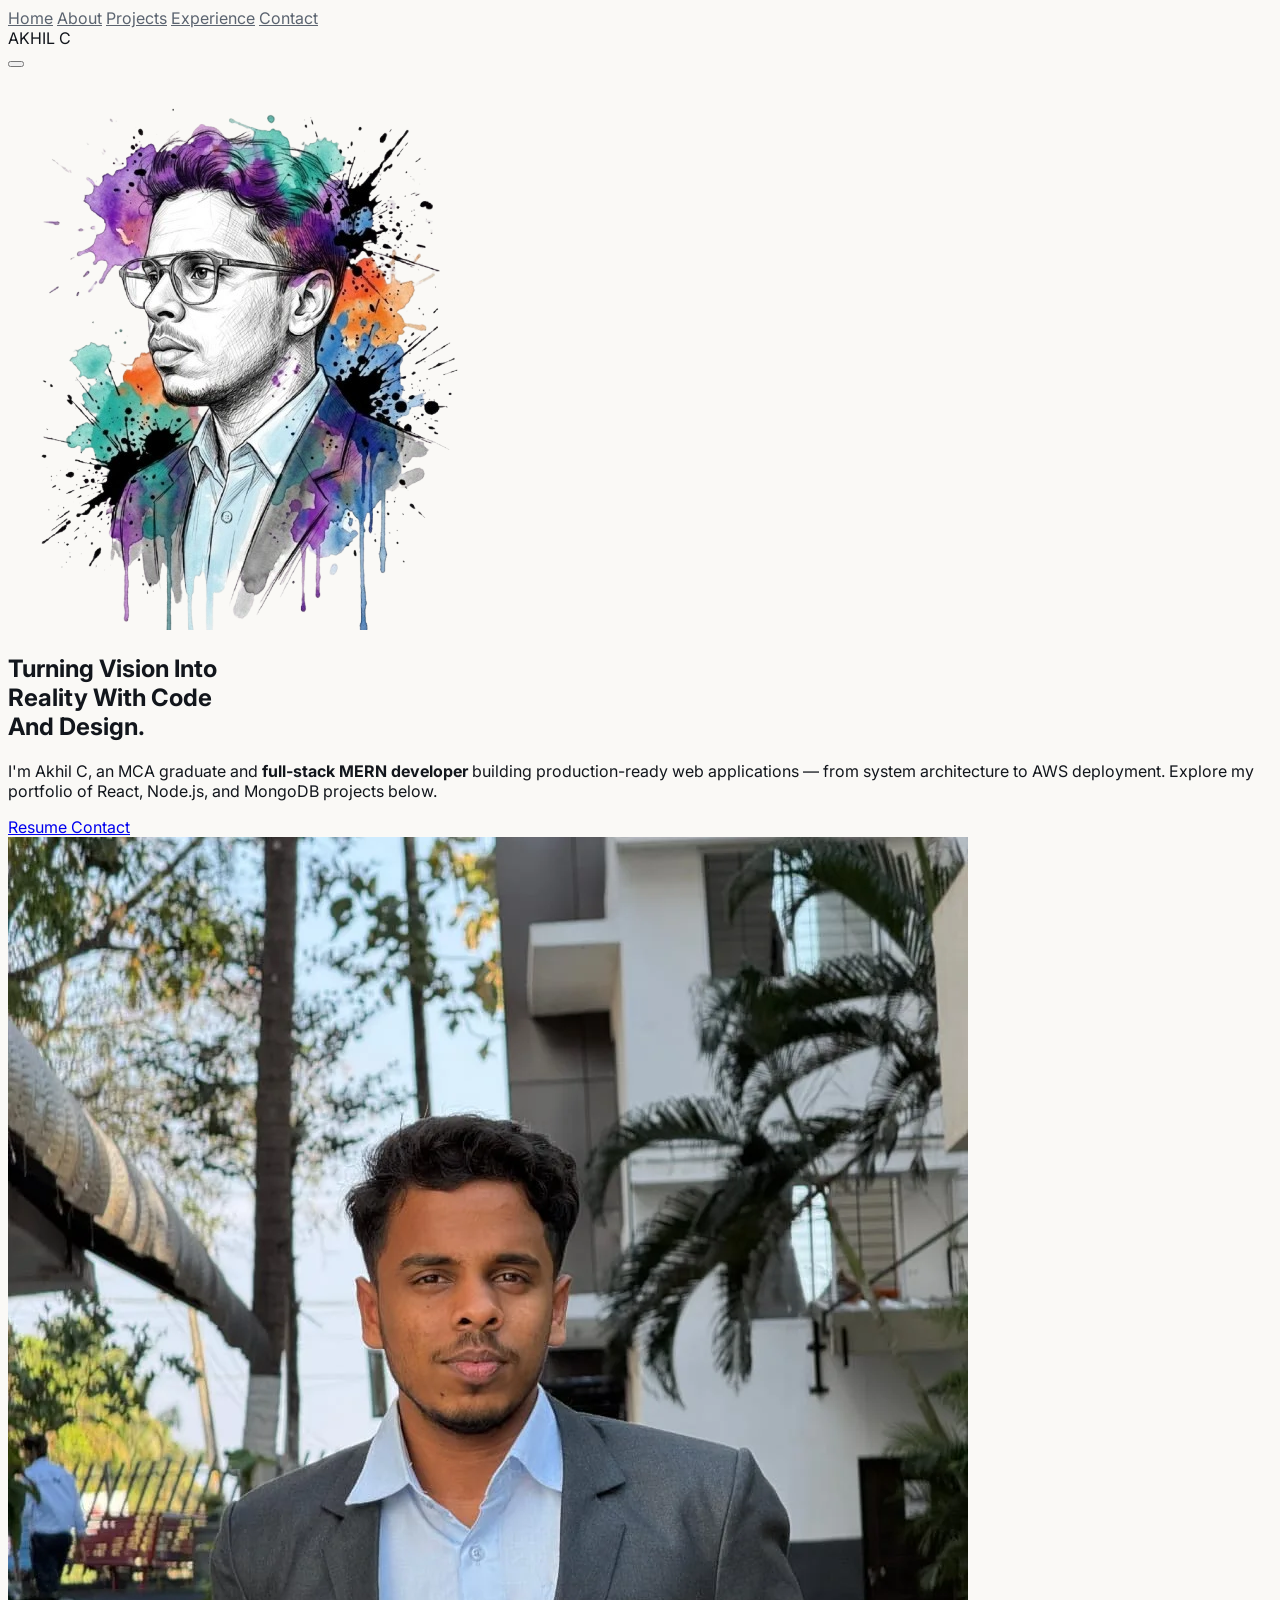
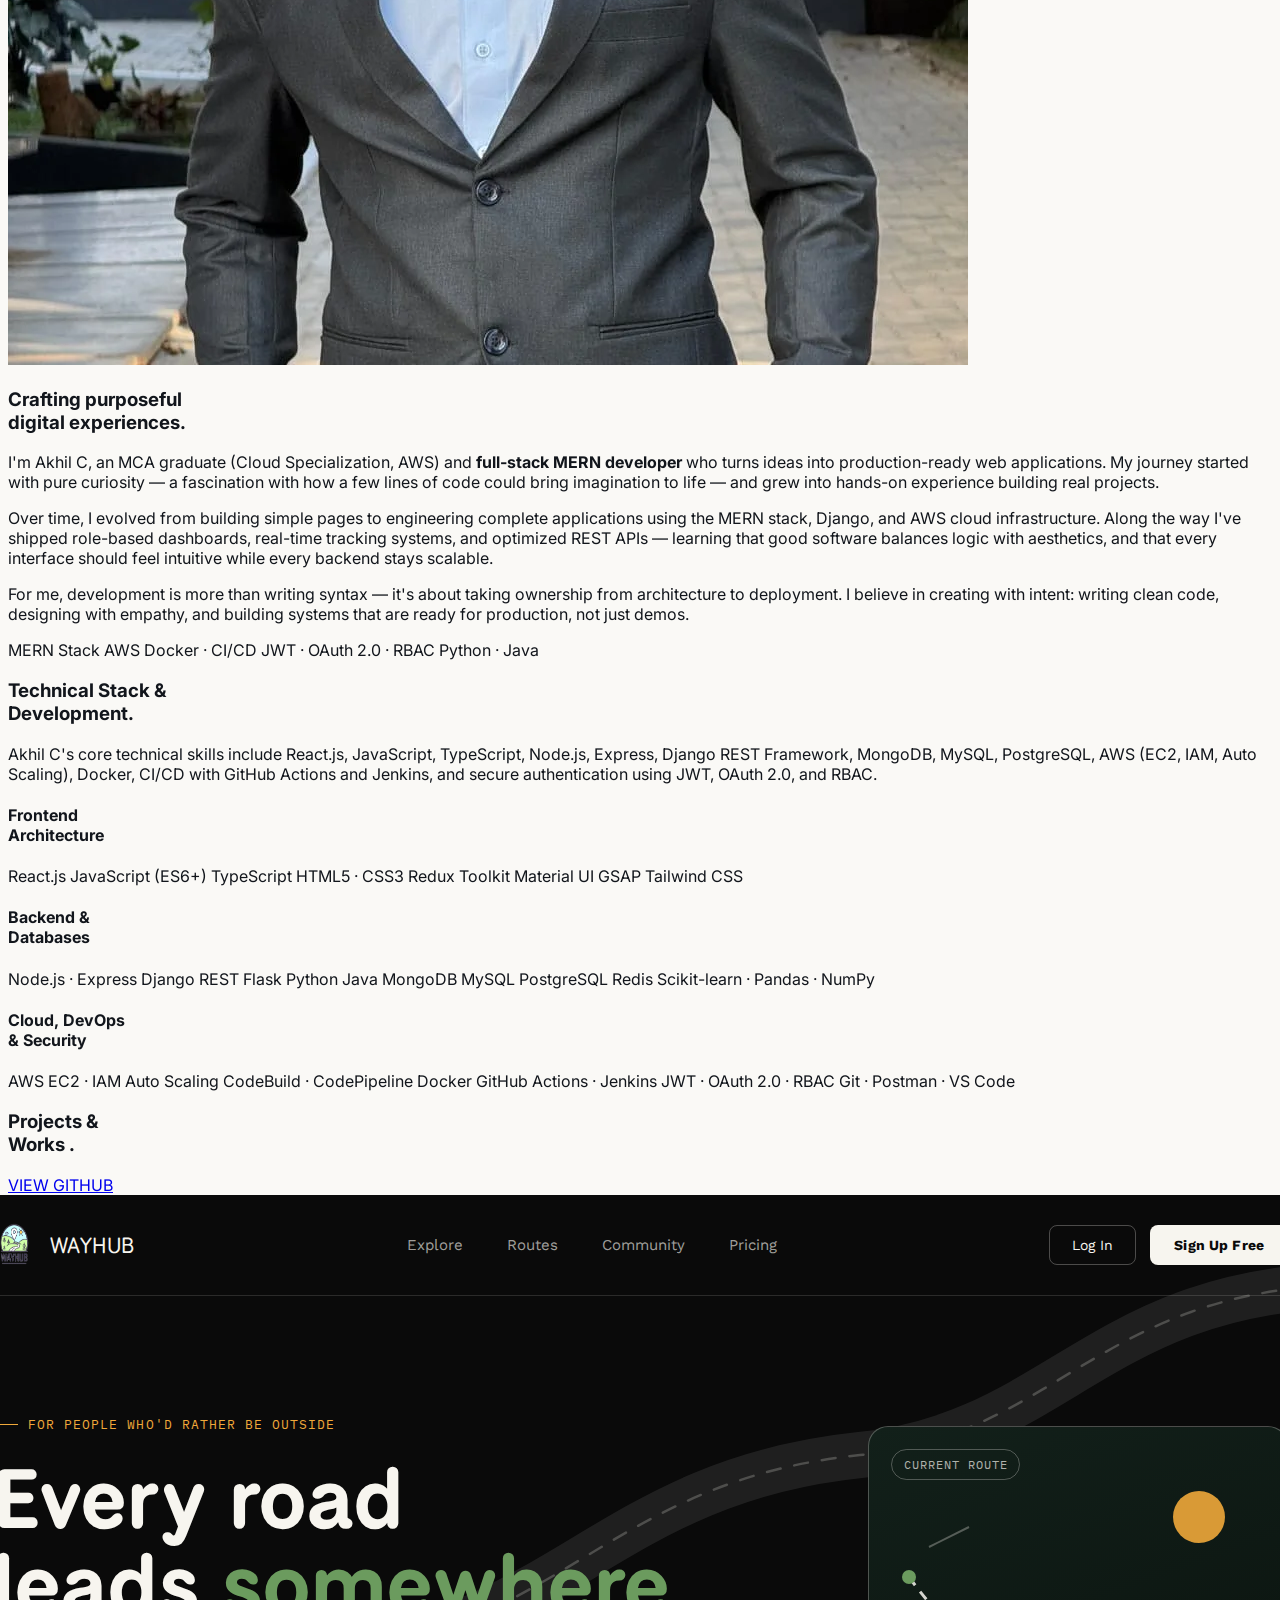
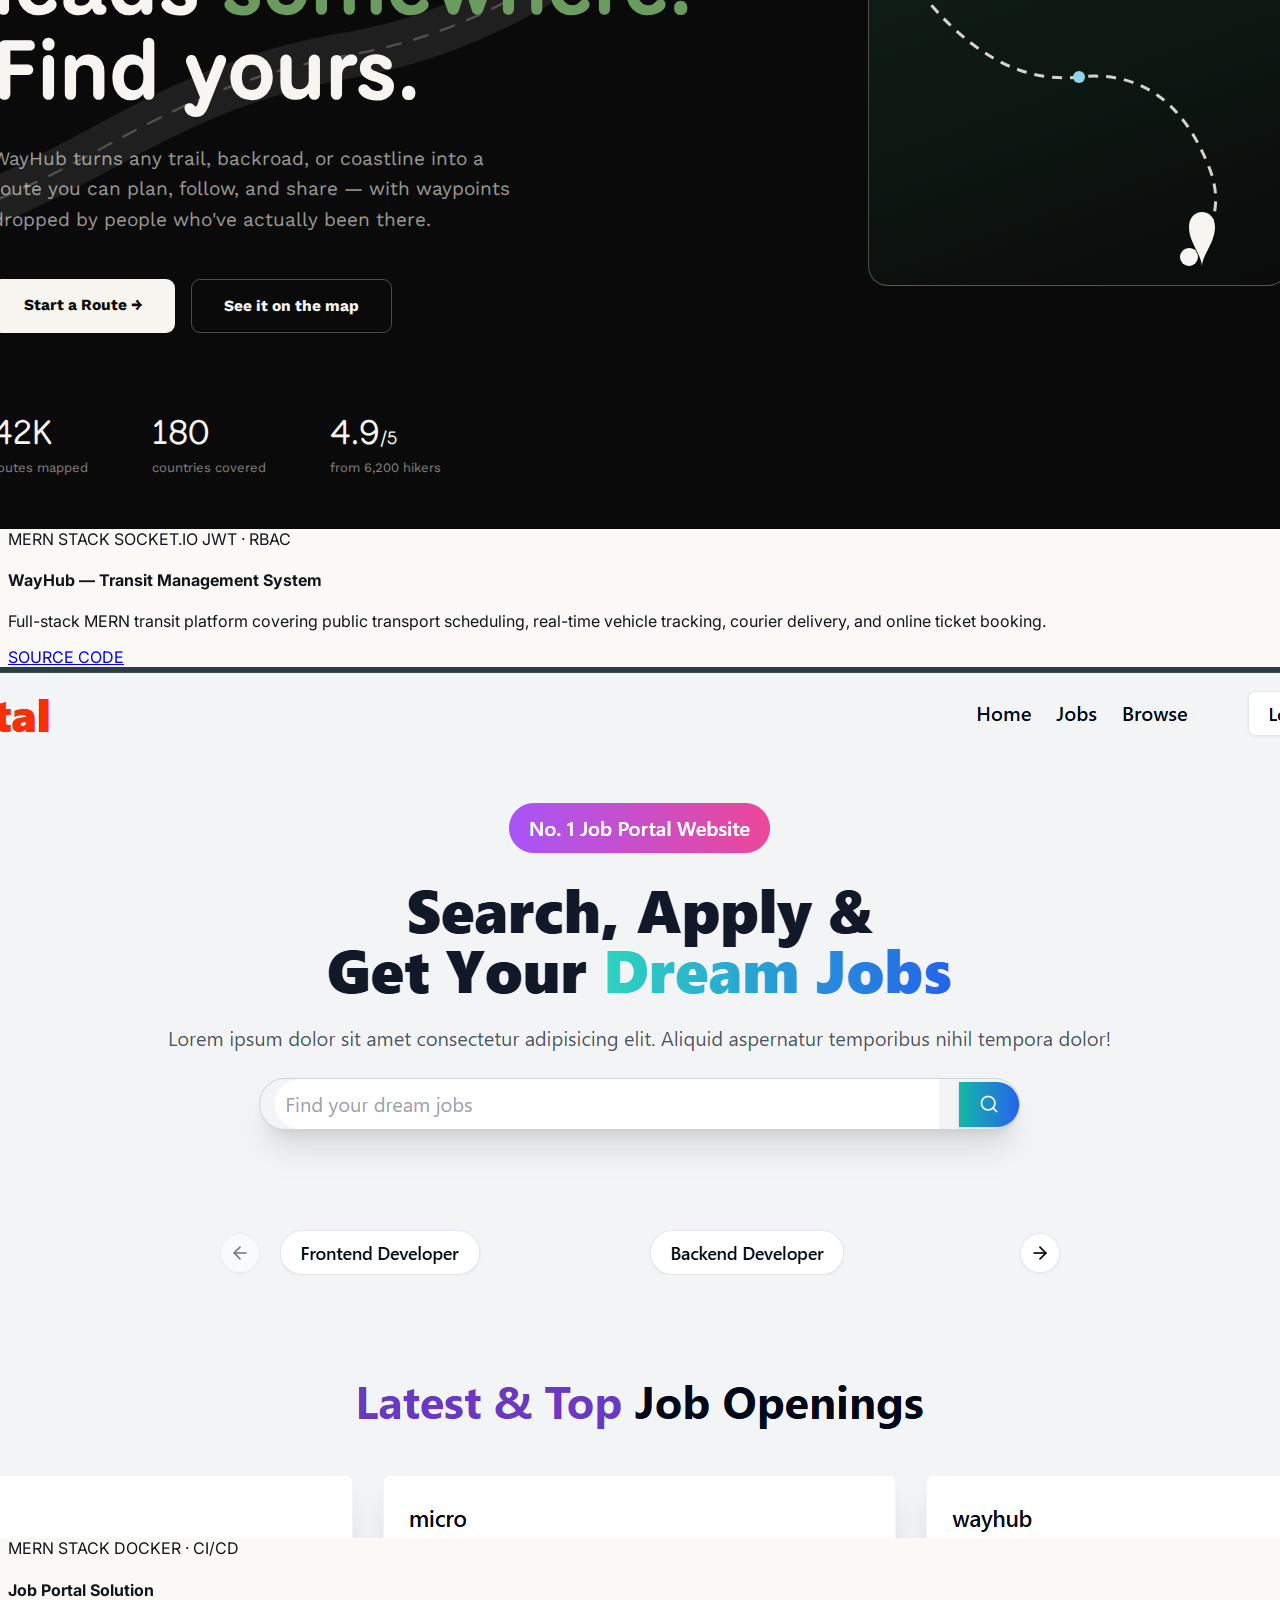
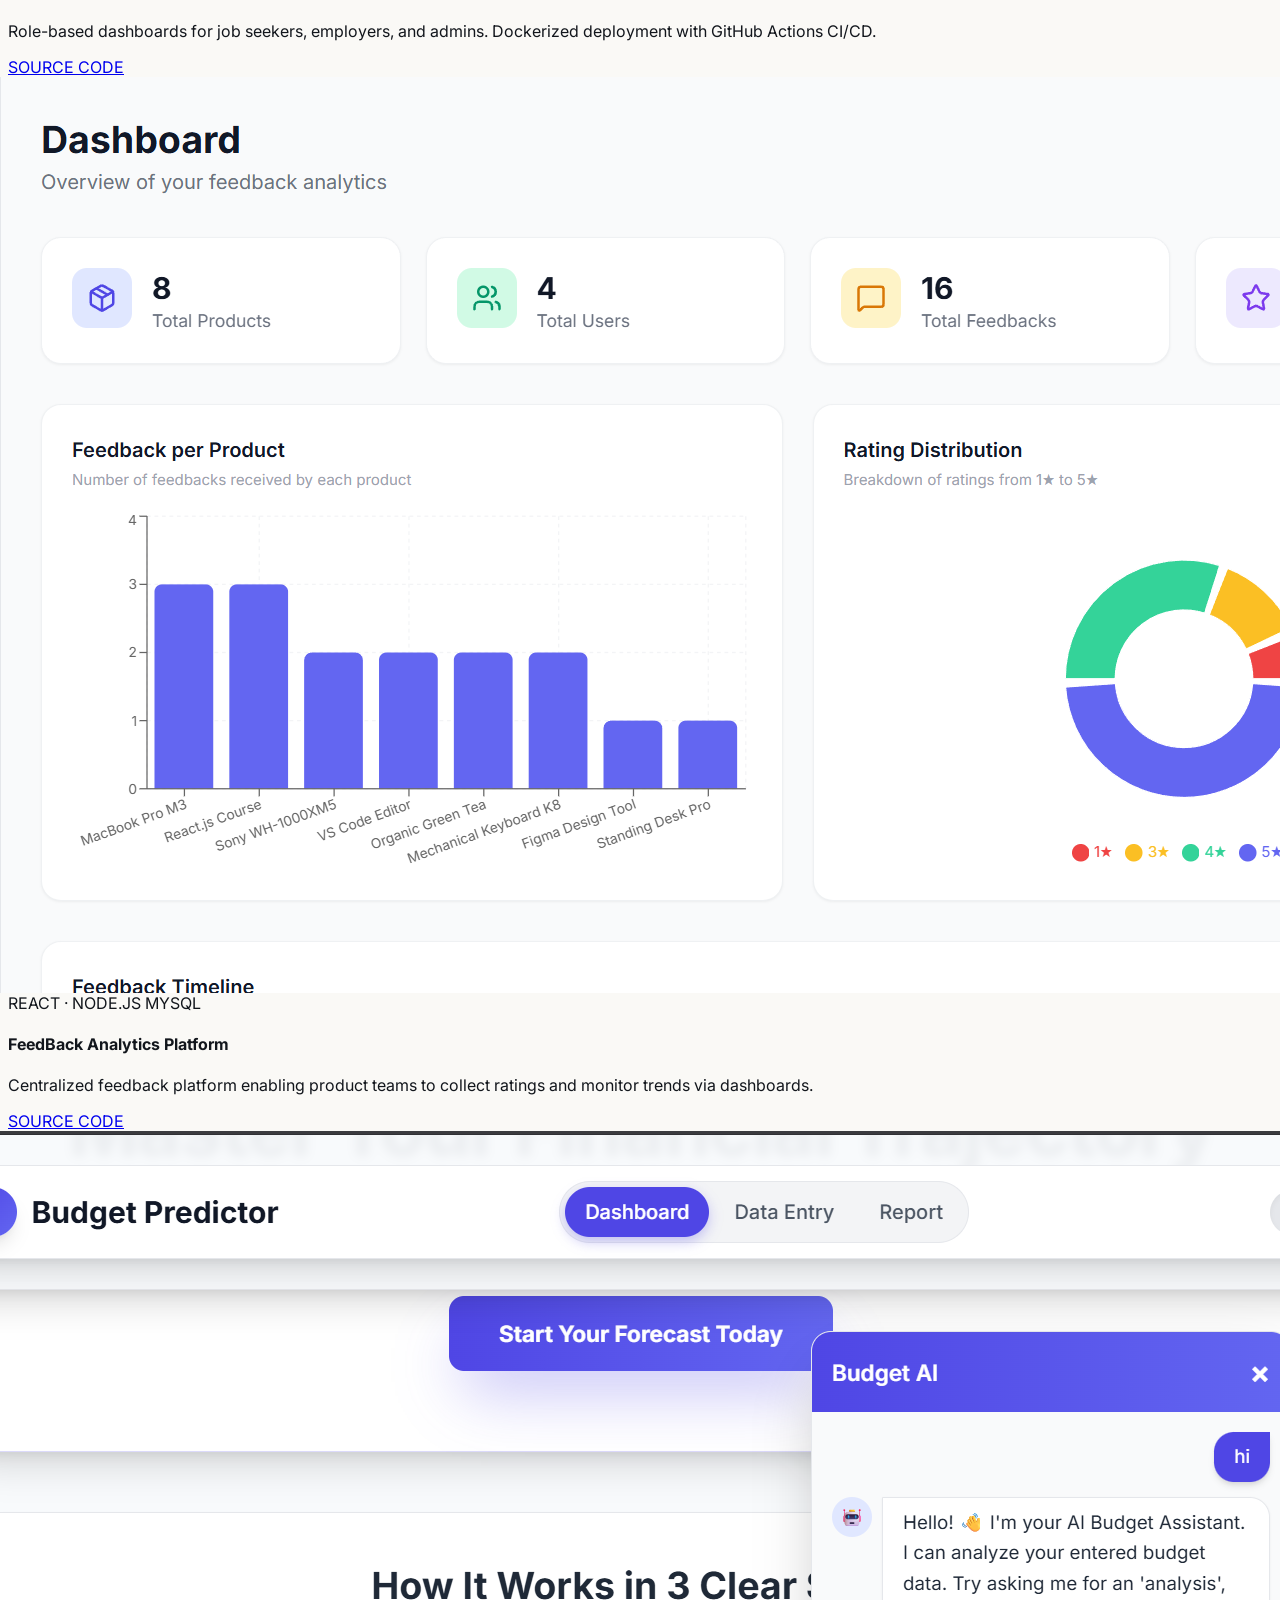
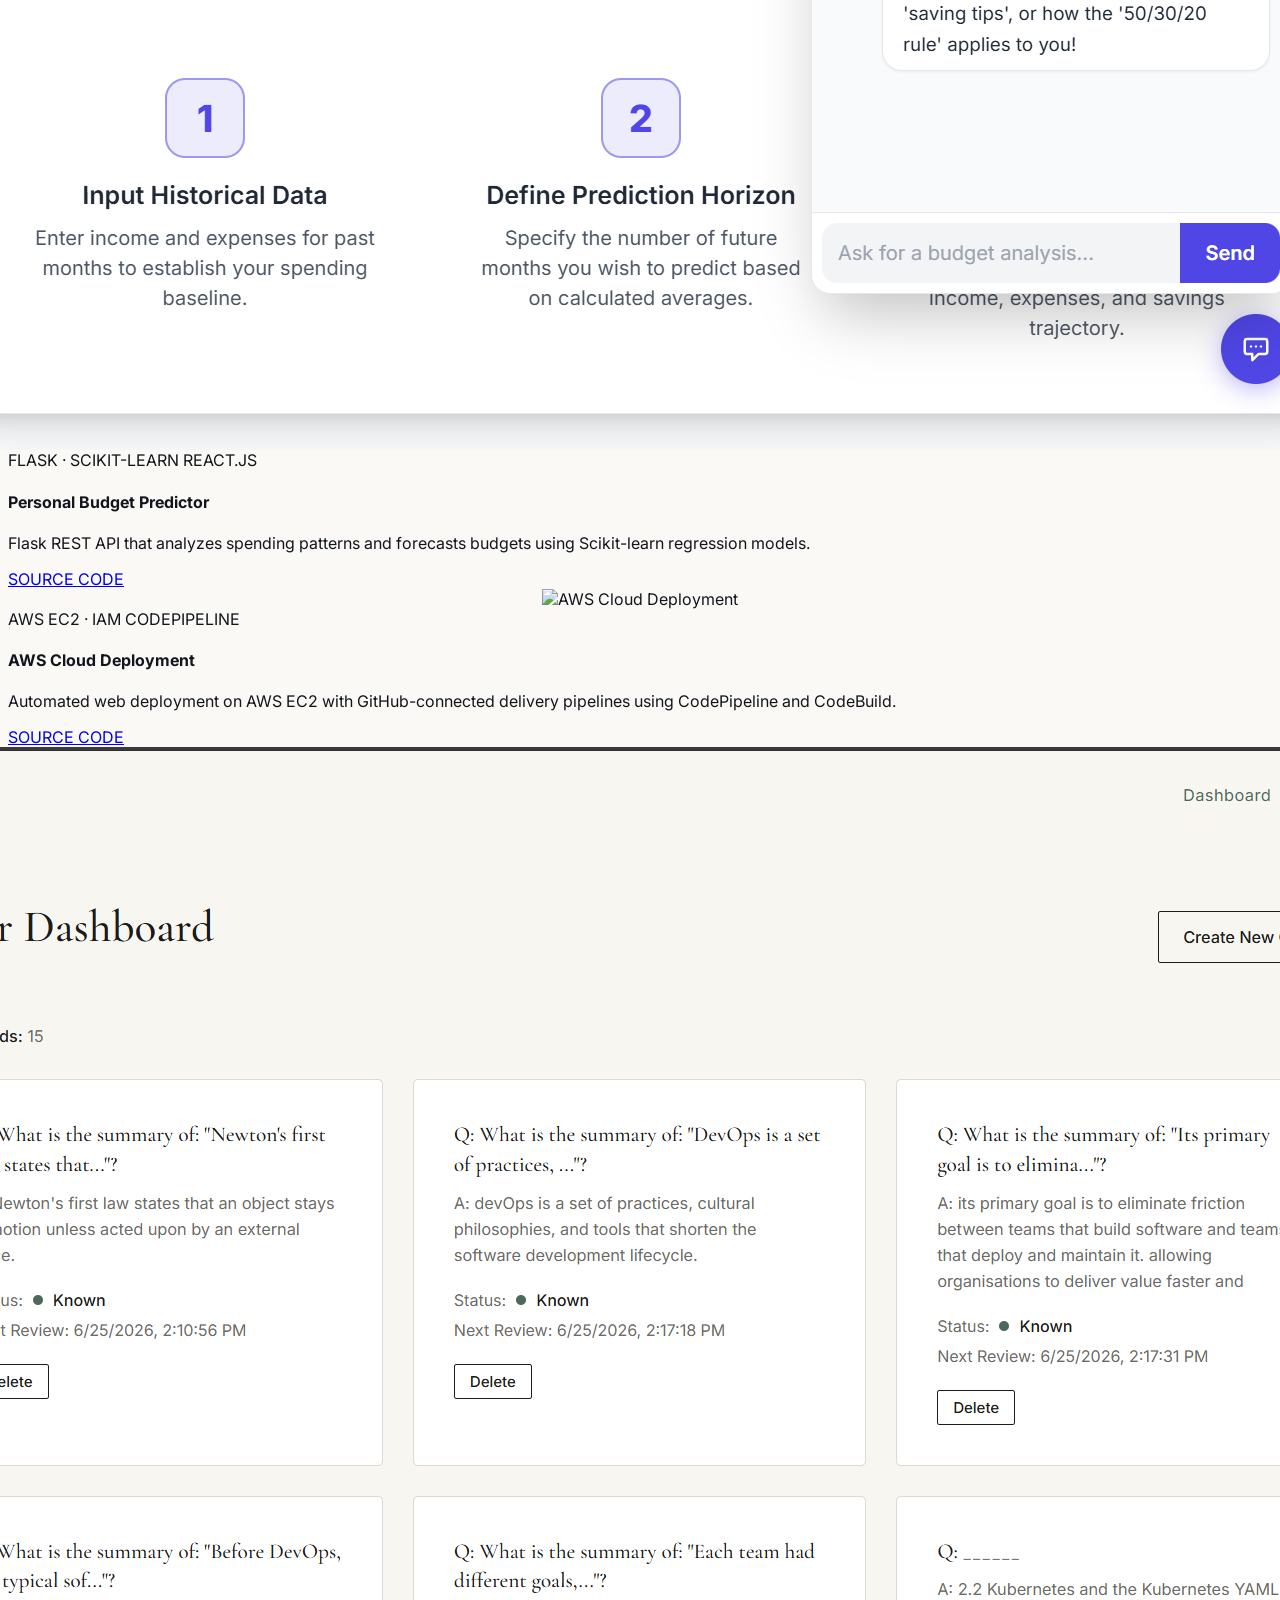
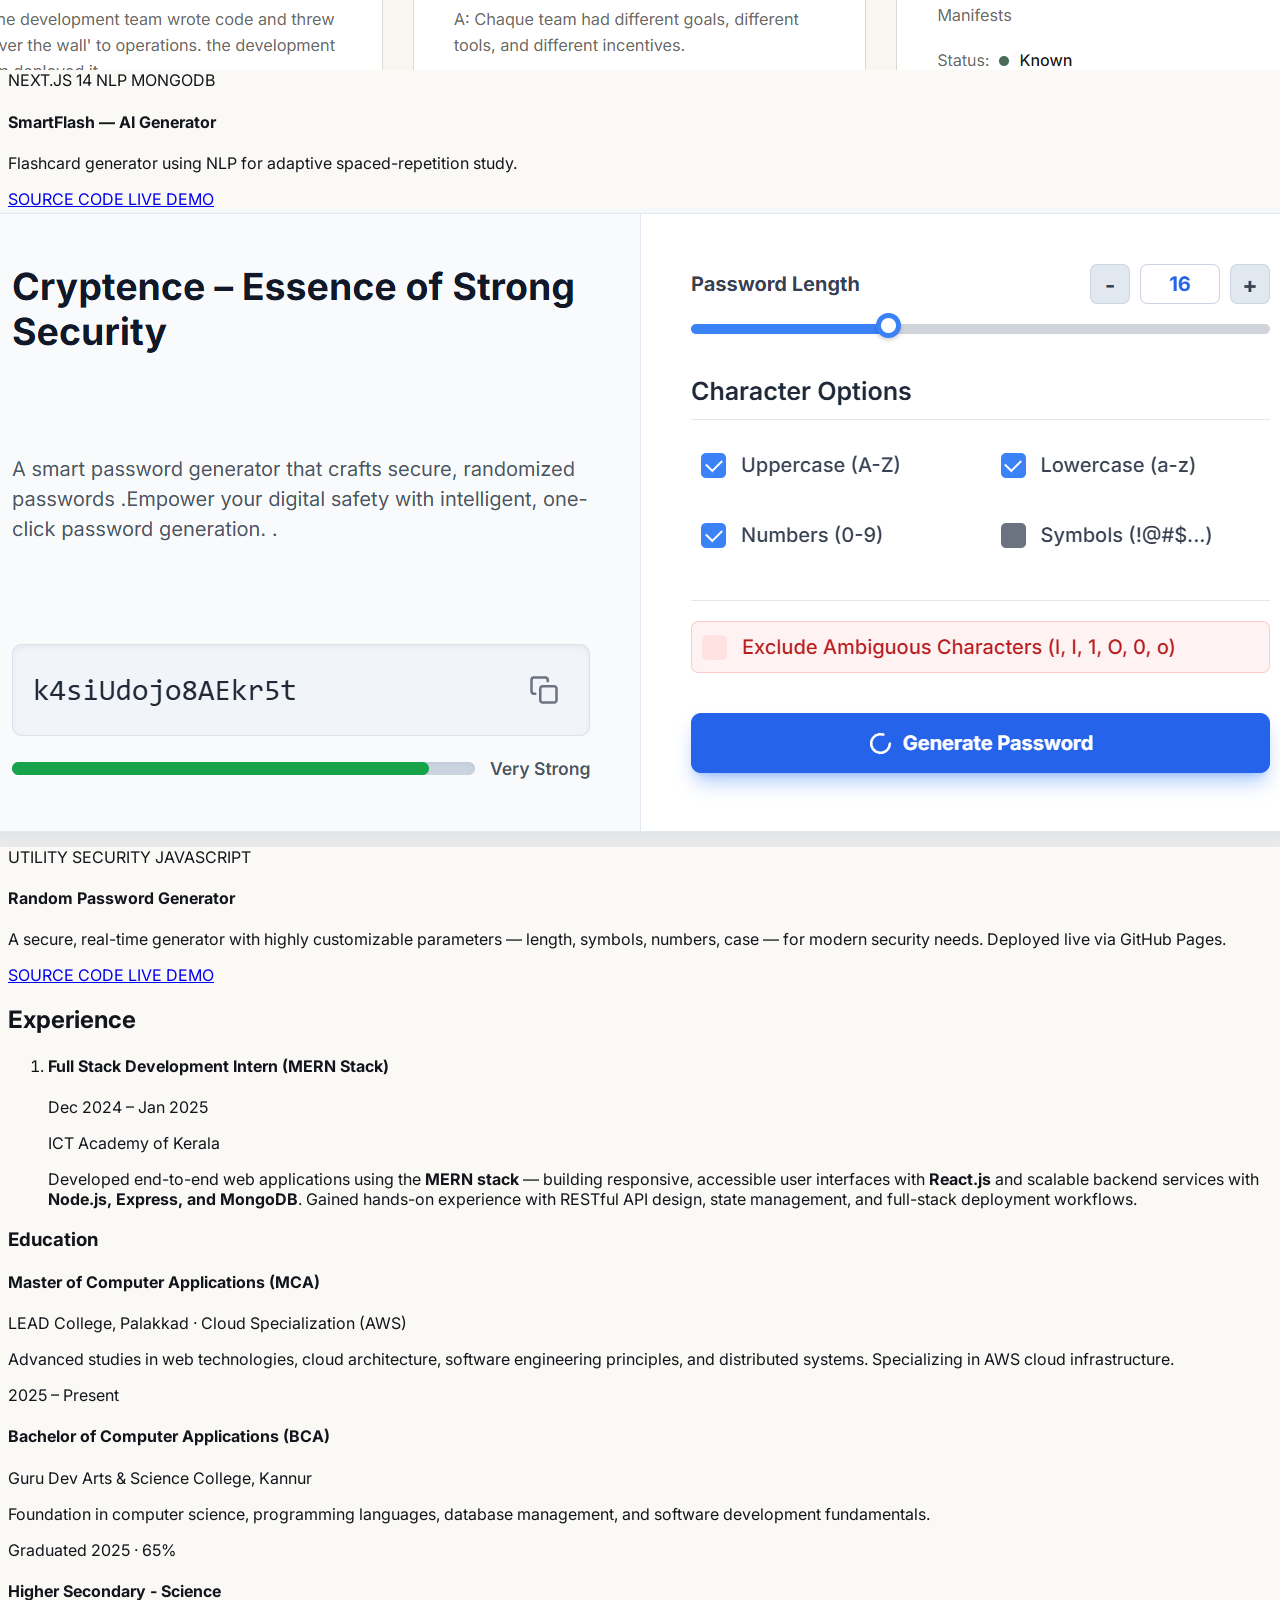
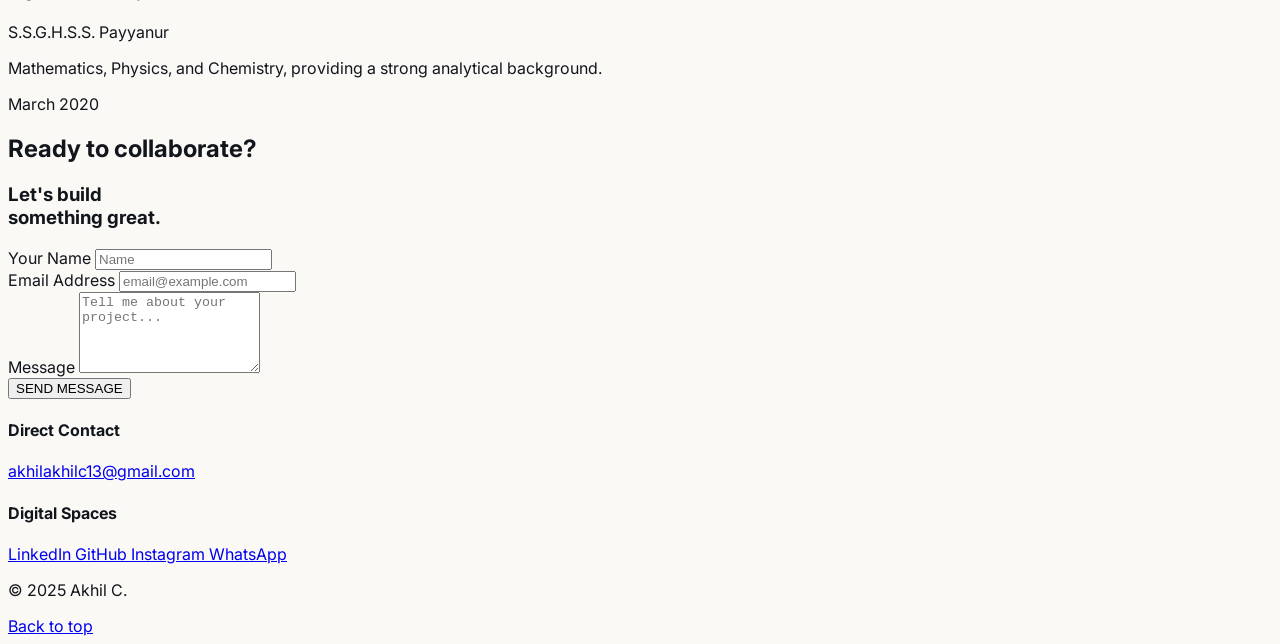
==== commit c96a05fe: "edit in contact page" ====
--- a/index.html
+++ b/index.html
@@ -795,12 +795,12 @@
             <div class="grid grid-cols-1 md:grid-cols-2 gap-8">
               <div class="space-y-2">
                 <label class="text-[10px] font-bold uppercase tracking-widest text-[#5B6470] ml-1">Your Name</label>
-                <input type="text" placeholder="John Doe" id="name" name="name" required
+                <input type="text" placeholder="Name" id="name" name="name" required
                   class="contact-input w-full bg-[#151A20] border border-[#262C34] rounded-2xl px-6 py-4 text-white focus:outline-none transition-all duration-300">
               </div>
               <div class="space-y-2">
                 <label class="text-[10px] font-bold uppercase tracking-widest text-[#5B6470] ml-1">Email Address</label>
-                <input type="email" placeholder="hello@example.com" id="email" name="email" required
+                <input type="email" placeholder="email@example.com" id="email" name="email" required
                   class="contact-input w-full bg-[#151A20] border border-[#262C34] rounded-2xl px-6 py-4 text-white focus:outline-none transition-all duration-300">
               </div>
             </div>
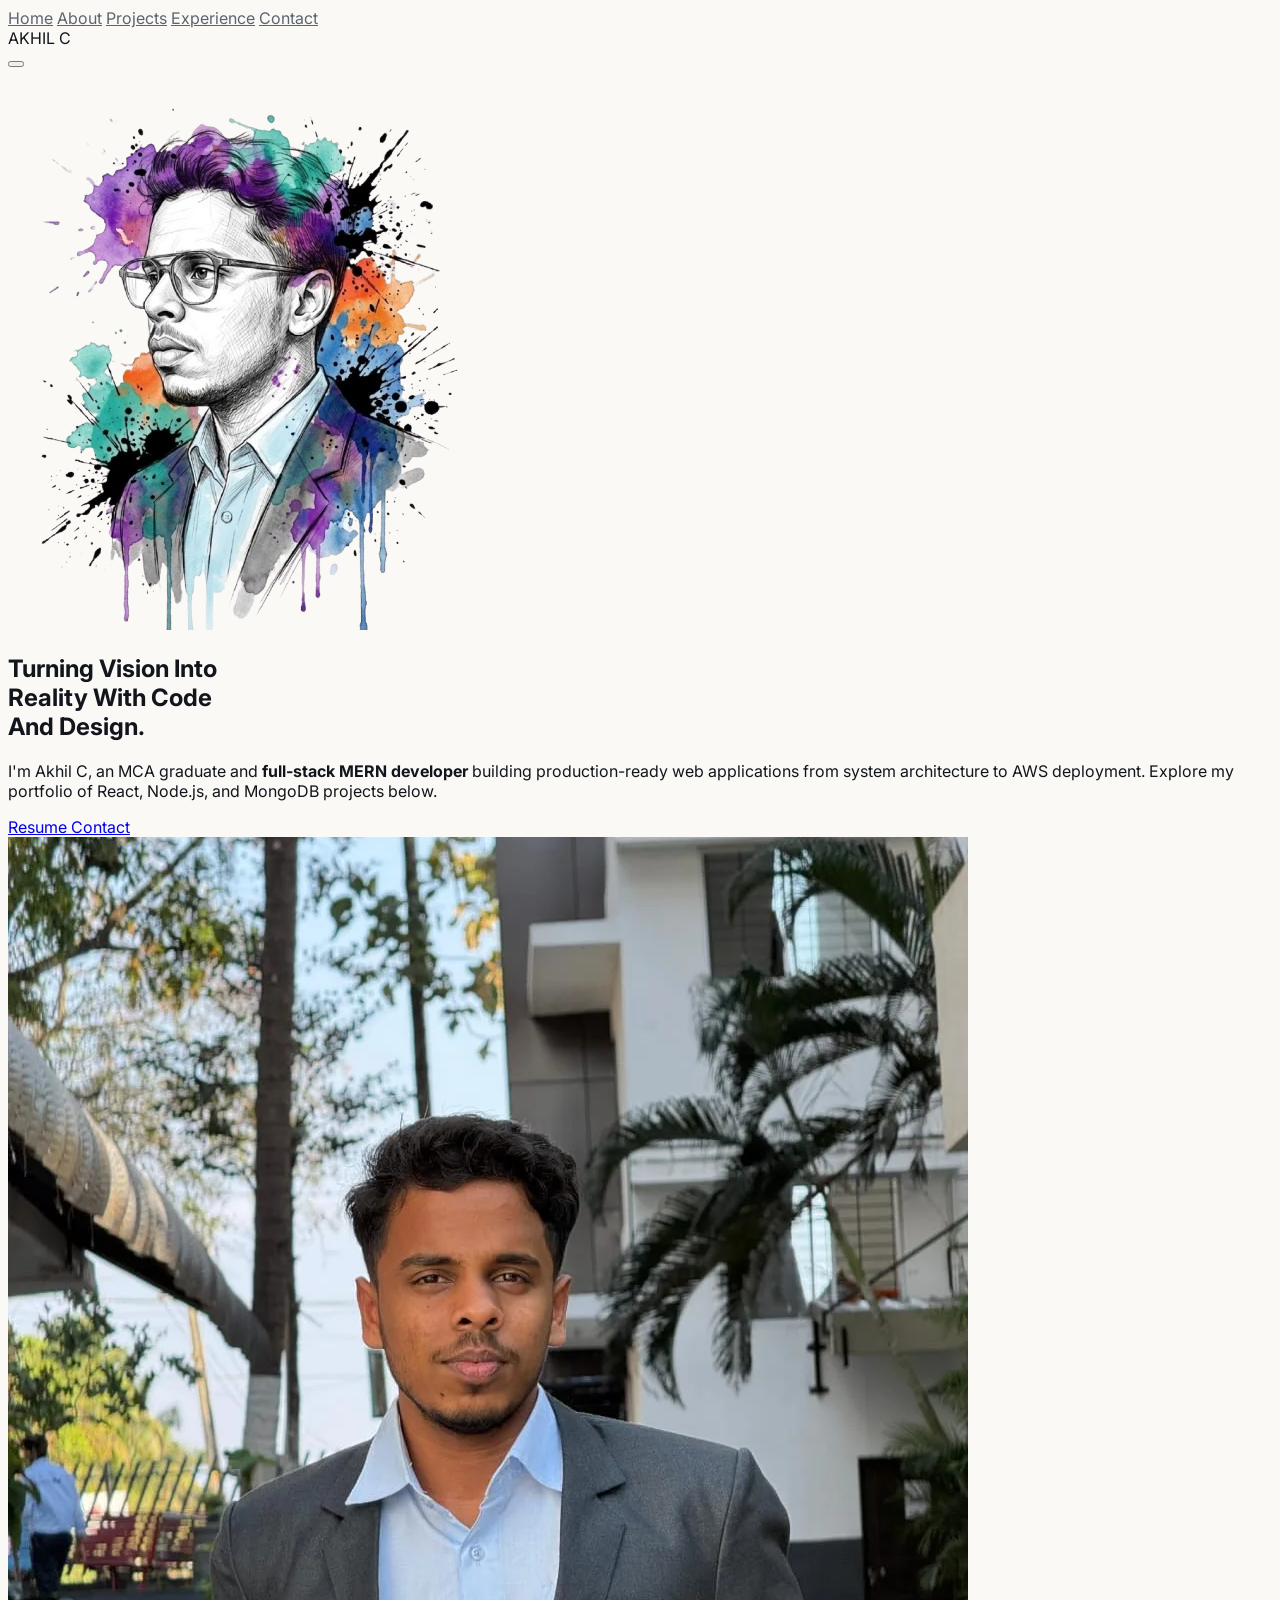
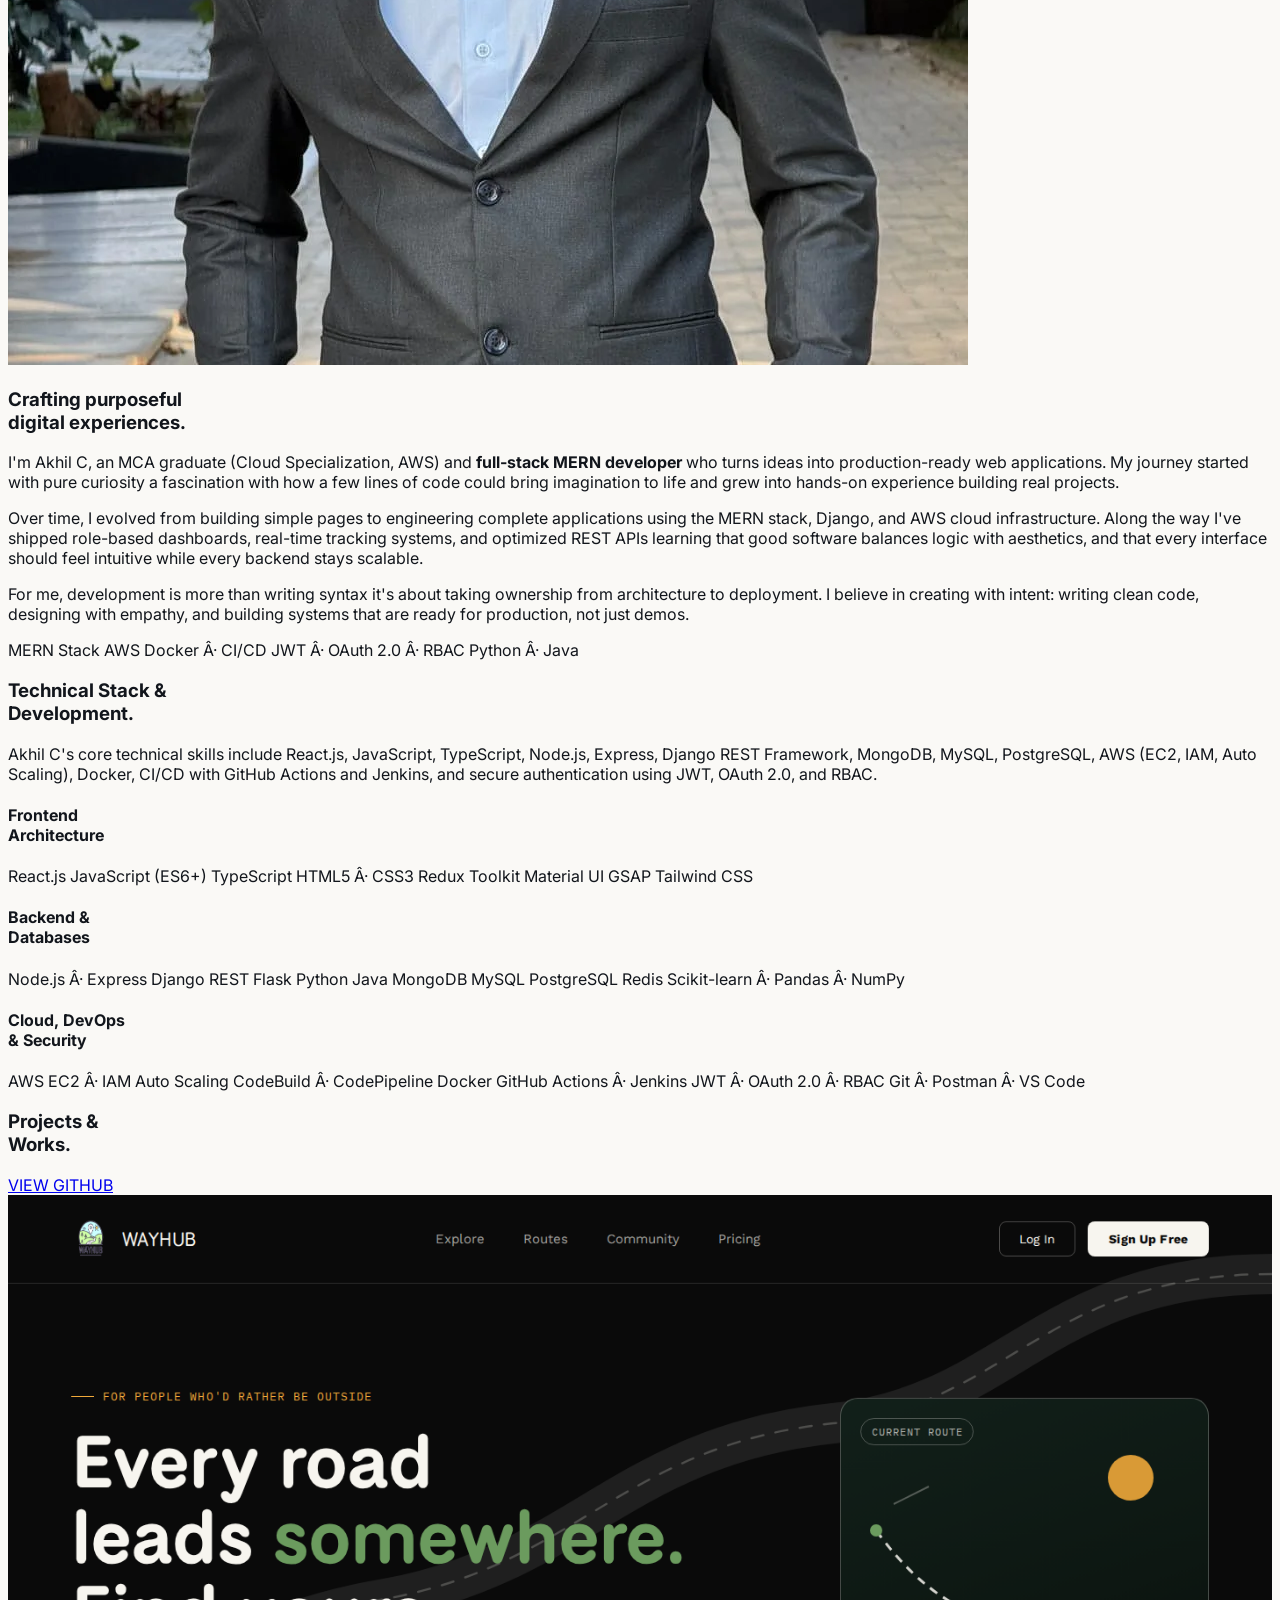
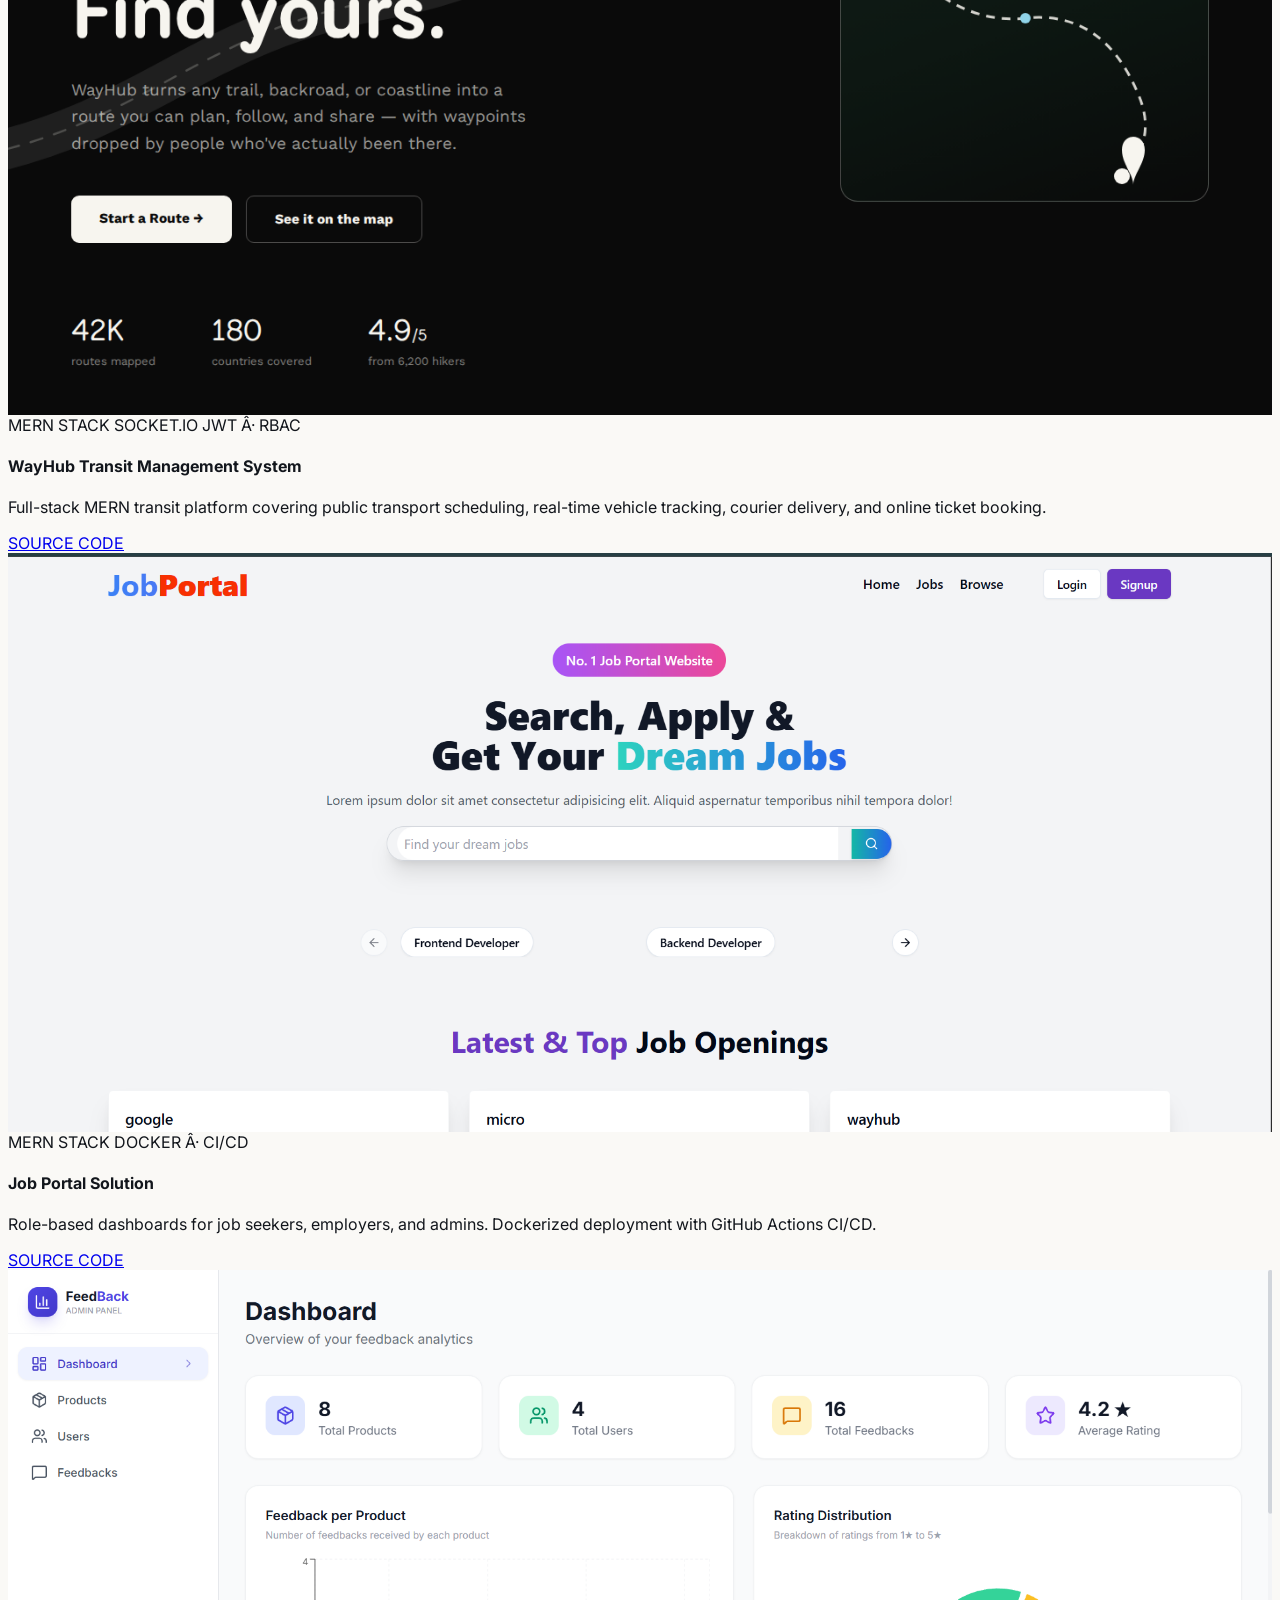
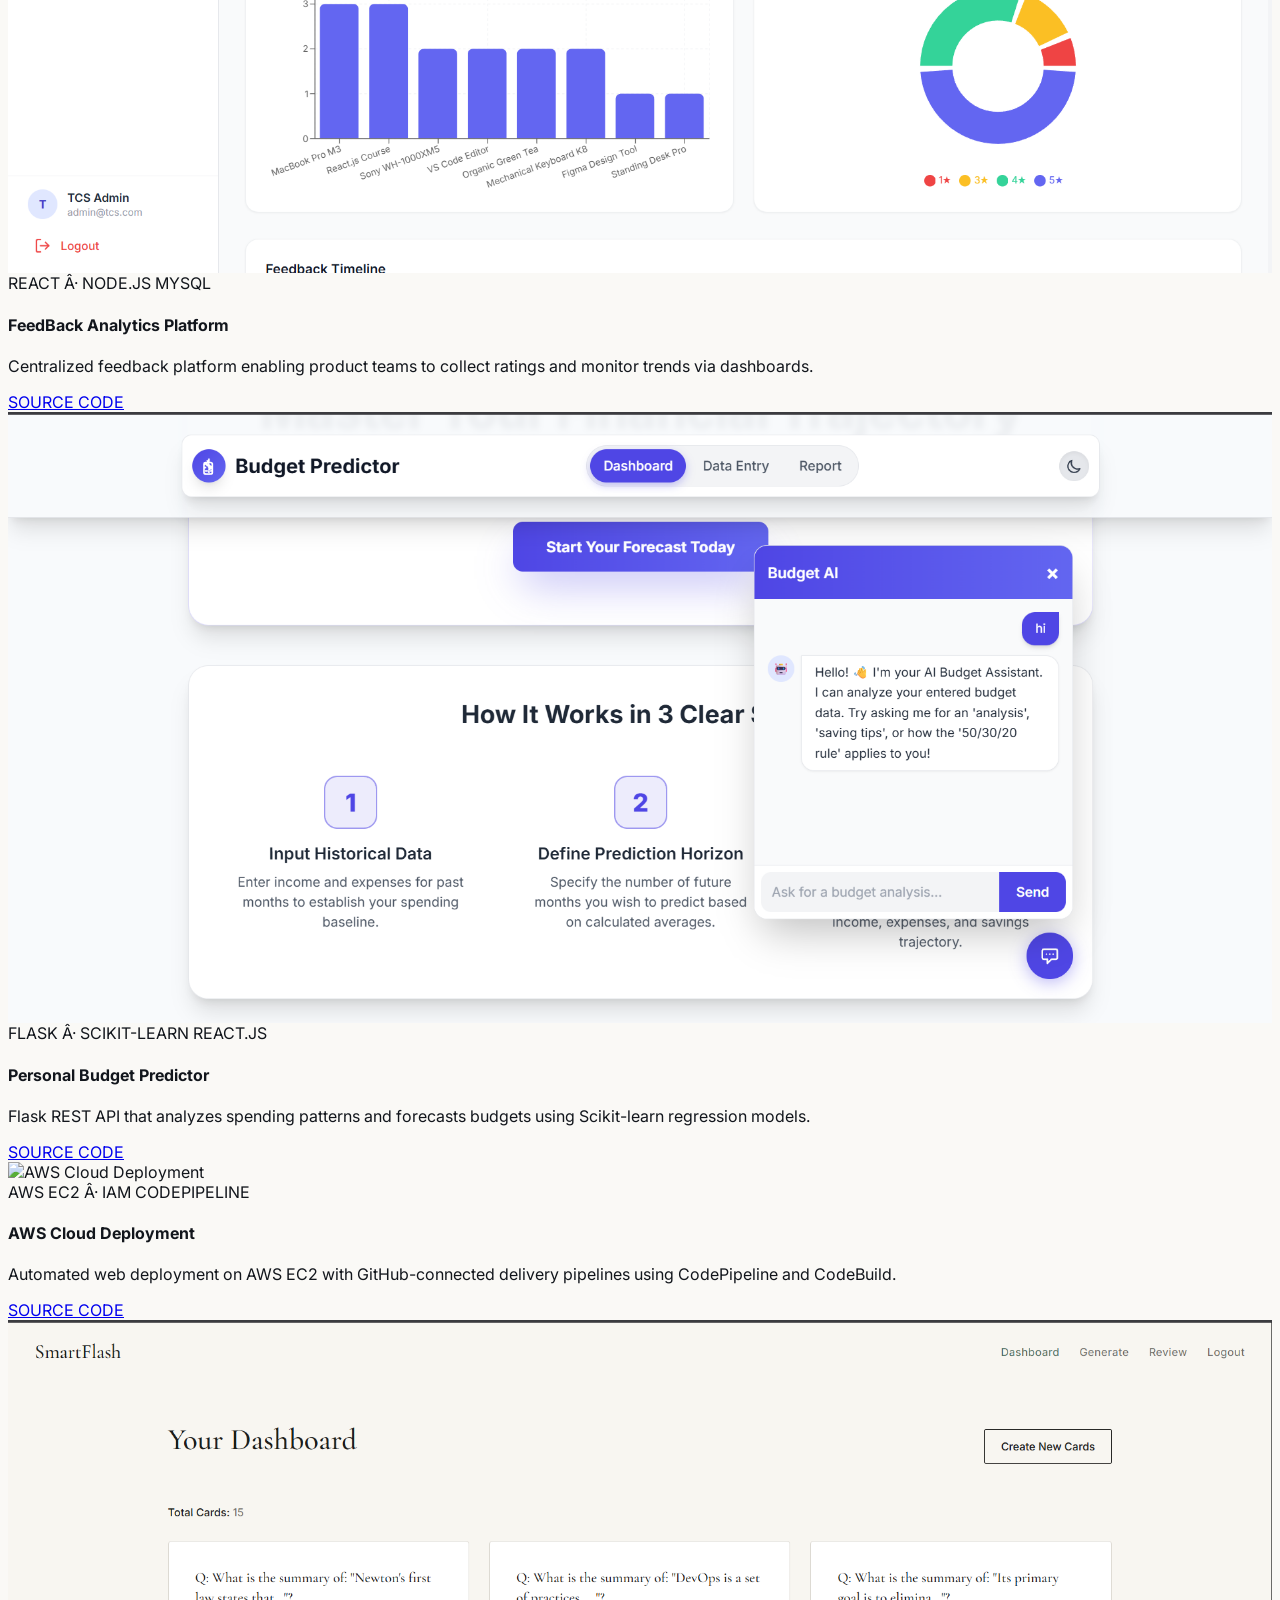
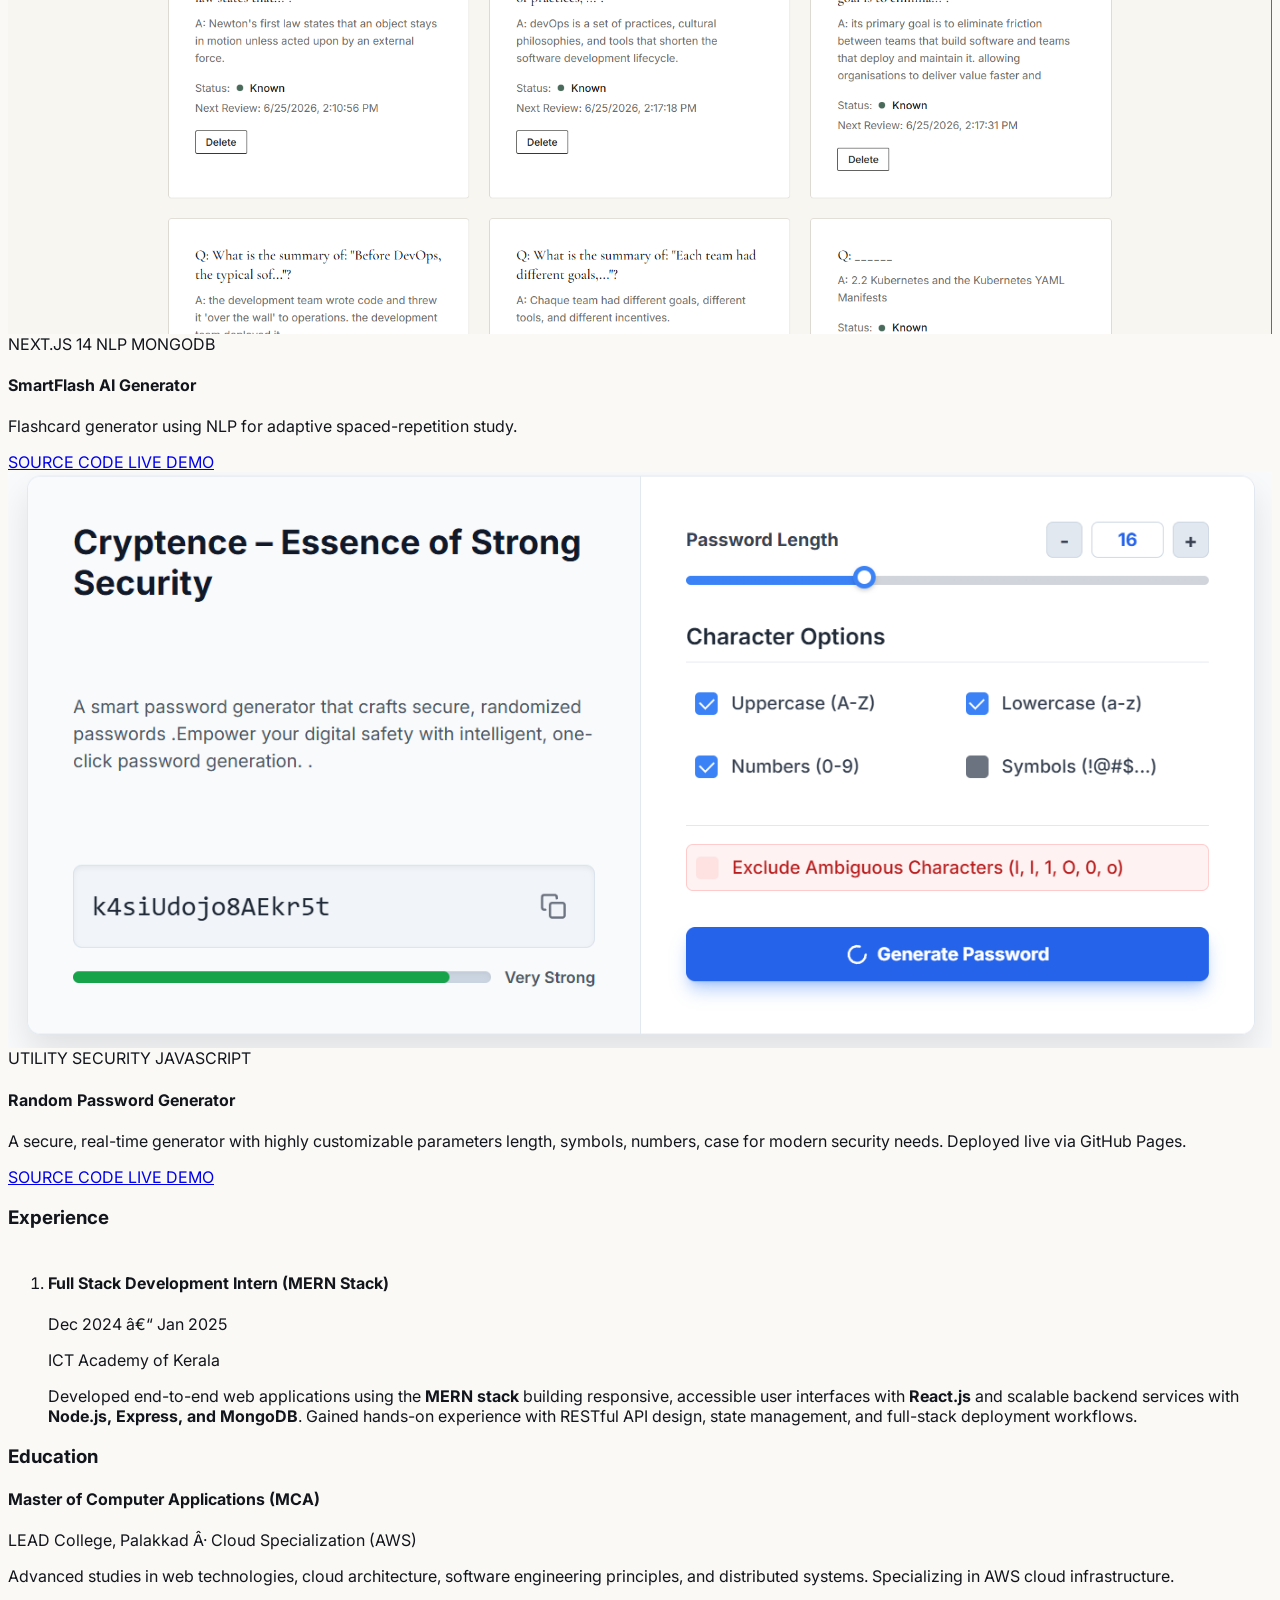
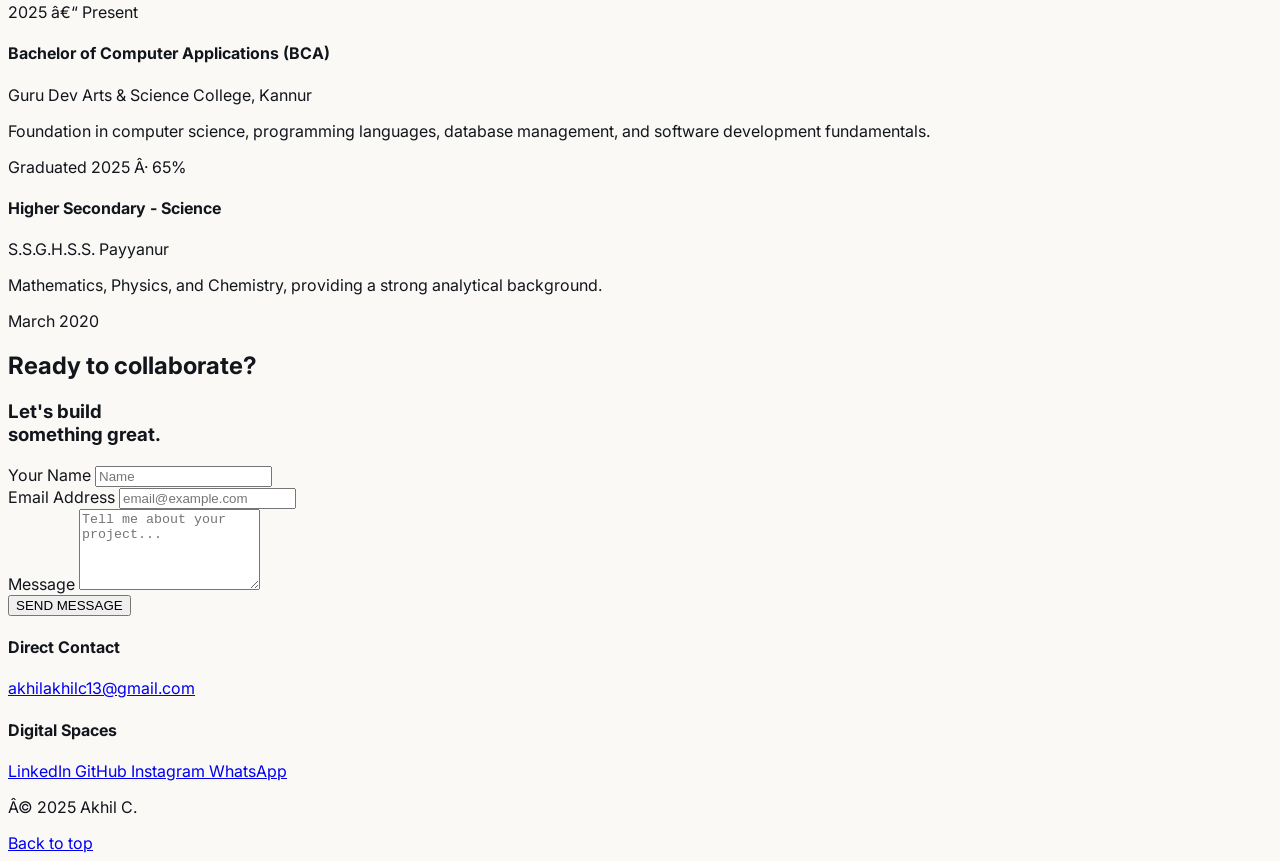
==== commit 19a99815: "Update styles and design" ====
--- a/index.html
+++ b/index.html
@@ -1,4 +1,4 @@
-<!DOCTYPE html>
+﻿<!DOCTYPE html>
 <html lang="en" class="scroll-smooth">
 
 <head>
@@ -6,7 +6,7 @@
   <meta name="viewport" content="width=device-width, initial-scale=1.0">
   <title>Akhil C</title>
   <meta name="description"
-    content="Portfolio of Akhil C — MCA graduate and full-stack developer building production-ready web applications with the MERN stack, Django, and AWS cloud infrastructure.">
+    content="Portfolio of Akhil C  MCA graduate and full-stack developer building production-ready web applications with the MERN stack, Django, and AWS cloud infrastructure.">
   <!-- Tailwind CSS -->
   <script src="https://cdn.tailwindcss.com"></script>
   <!-- Lucide Icons -->
@@ -21,9 +21,9 @@
 
 <body class="bg-[#FAF9F6] font-[Inter,sans-serif]">
 
-  <!-- ═══════════════════════════════════════════
+  <!-- â•â•â•â•â•â•â•â•â•â•â•â•â•â•â•â•â•â•â•â•â•â•â•â•â•â•â•â•â•â•â•â•â•â•â•â•â•â•â•â•â•â•â•
        NAVIGATION
-       ═══════════════════════════════════════════ -->
+       â•â•â•â•â•â•â•â•â•â•â•â•â•â•â•â•â•â•â•â•â•â•â•â•â•â•â•â•â•â•â•â•â•â•â•â•â•â•â•â•â•â•â• -->
   <header
     class="glass-nav sticky top-0 z-[100] h-20 flex items-center border-b border-[#E4E1D9] transition-all duration-300">
     <div class="max-w-7xl mx-auto w-full px-6 flex justify-between items-center relative">
@@ -89,17 +89,17 @@
   </header>
 
 
-  <!-- ═══════════════════════════════════════════
+  <!-- â•â•â•â•â•â•â•â•â•â•â•â•â•â•â•â•â•â•â•â•â•â•â•â•â•â•â•â•â•â•â•â•â•â•â•â•â•â•â•â•â•â•â•
        HERO / INTRODUCTION
-       ═══════════════════════════════════════════ -->
+       â•â•â•â•â•â•â•â•â•â•â•â•â•â•â•â•â•â•â•â•â•â•â•â•â•â•â•â•â•â•â•â•â•â•â•â•â•â•â•â•â•â•â• -->
   <section id="home" class="relative w-full min-h-[calc(100vh-6rem)] flex items-center overflow-hidden py-12">
     <div class="max-w-7xl mx-auto px-6 w-full">
-      <div class="flex flex-col lg:flex-row items-center justify-between gap-16">
+      <div class="flex flex-col lg:flex-row items-center justify-between gap-10 lg:gap-16">
 
         <!-- Left: Profile Image -->
         <div class="relative w-full lg:w-1/2 flex justify-center lg:justify-start order-2 lg:order-1">
           <div class="relative w-full max-w-[480px]">
-            <!-- Blobs removed — clean, confident flat layout -->
+            <!-- Blobs removed  clean, confident flat layout -->
 
             <!-- Main Image with Grayscale Effect -->
             <div class="relative rounded-3xl overflow-visible">
@@ -121,7 +121,7 @@
 
           <p class="mt-8 text-[#5B6470] text-base md:text-lg max-w-lg leading-relaxed font-medium">
             I'm Akhil C, an MCA graduate and <strong>full-stack MERN developer</strong> building
-            production-ready web applications — from system architecture to AWS deployment.
+            production-ready web applications  from system architecture to AWS deployment.
             Explore my portfolio of React, Node.js, and MongoDB projects below.
           </p>
 
@@ -145,11 +145,11 @@
 
 
 
-  <main class="mx-auto py-16 px-4 sm:px-6 lg:px-8">
-
-    <!-- ═══════════════════════════════════════════
+  <main class="mx-auto">
+
+    <!-- â•â•â•â•â•â•â•â•â•â•â•â•â•â•â•â•â•â•â•â•â•â•â•â•â•â•â•â•â•â•â•â•â•â•â•â•â•â•â•â•â•â•â•
          ABOUT
-         ═══════════════════════════════════════════ -->
+         â•â•â•â•â•â•â•â•â•â•â•â•â•â•â•â•â•â•â•â•â•â•â•â•â•â•â•â•â•â•â•â•â•â•â•â•â•â•â•â•â•â•â• -->
     <section id="about" class="py-24 bg-[#FAF9F6]">
       <div class="max-w-7xl mx-auto px-6">
         <div class="flex flex-col lg:flex-row items-center gap-16 lg:gap-24">
@@ -185,18 +185,18 @@
                 I'm <span class="text-[#12161C] font-bold">Akhil C</span>,
                 an MCA graduate (Cloud Specialization, AWS) and <strong>full-stack MERN developer</strong>
                 who turns ideas into production-ready web applications.
-                My journey started with pure curiosity — a fascination with how a few lines of code could bring
-                imagination to life — and grew into hands-on experience building real projects.
+                My journey started with pure curiosity  a fascination with how a few lines of code could bring
+                imagination to life  and grew into hands-on experience building real projects.
               </p>
               <p>
                 Over time, I evolved from building simple pages to engineering complete applications using the
                 <span class="text-[#12161C] font-semibold">MERN stack, Django, and AWS cloud infrastructure</span>.
-                Along the way I've shipped role-based dashboards, real-time tracking systems, and optimized REST APIs —
+                Along the way I've shipped role-based dashboards, real-time tracking systems, and optimized REST APIs 
                 learning that good software balances logic with aesthetics, and that every interface should feel
                 intuitive while every backend stays scalable.
               </p>
               <p>
-                For me, development is more than writing syntax — it's about taking ownership from architecture to
+                For me, development is more than writing syntax  it's about taking ownership from architecture to
                 deployment. I believe in creating with intent: writing clean code, designing with empathy, and
                 building systems that are ready for production, not just demos.
               </p>
@@ -211,13 +211,13 @@
                 class="pill px-4 py-2 bg-[#F3F1EC] border border-[#E4E1D9] rounded-full text-xs font-bold uppercase tracking-wider text-[#5B6470]">AWS</span>
               <span role="listitem"
                 class="pill px-4 py-2 bg-[#F3F1EC] border border-[#E4E1D9] rounded-full text-xs font-bold uppercase tracking-wider text-[#5B6470]">Docker
-                · CI/CD</span>
+                Â· CI/CD</span>
               <span role="listitem"
                 class="pill px-4 py-2 bg-[#F3F1EC] border border-[#E4E1D9] rounded-full text-xs font-bold uppercase tracking-wider text-[#5B6470]">JWT
-                · OAuth 2.0 · RBAC</span>
+                Â· OAuth 2.0 Â· RBAC</span>
               <span role="listitem"
                 class="pill px-4 py-2 bg-[#F3F1EC] border border-[#E4E1D9] rounded-full text-xs font-bold uppercase tracking-wider text-[#5B6470]">Python
-                · Java</span>
+                Â· Java</span>
             </div>
           </div>
         </div>
@@ -226,9 +226,9 @@
 
 
 
-    <!-- ═══════════════════════════════════════════
+    <!-- â•â•â•â•â•â•â•â•â•â•â•â•â•â•â•â•â•â•â•â•â•â•â•â•â•â•â•â•â•â•â•â•â•â•â•â•â•â•â•â•â•â•â•
      SKILLS
-     ═══════════════════════════════════════════ -->
+     â•â•â•â•â•â•â•â•â•â•â•â•â•â•â•â•â•â•â•â•â•â•â•â•â•â•â•â•â•â•â•â•â•â•â•â•â•â•â•â•â•â•â• -->
     <section id="skills" class="py-24 bg-[#F3F1EC]">
       <div class="max-w-7xl mx-auto px-6">
         <div class="flex flex-col lg:flex-row justify-between items-start lg:items-end mb-16 gap-6 reveal">
@@ -268,7 +268,7 @@
                 class="pill px-4 py-2 bg-[#F3F1EC] border border-[#E4E1D9] rounded-full text-xs font-bold uppercase tracking-wider text-[#5B6470] cursor-default">TypeScript</span>
               <span role="listitem"
                 class="pill px-4 py-2 bg-[#F3F1EC] border border-[#E4E1D9] rounded-full text-xs font-bold uppercase tracking-wider text-[#5B6470] cursor-default">HTML5
-                · CSS3</span>
+                Â· CSS3</span>
               <span role="listitem"
                 class="pill px-4 py-2 bg-[#F3F1EC] border border-[#E4E1D9] rounded-full text-xs font-bold uppercase tracking-wider text-[#5B6470] cursor-default">Redux
                 Toolkit</span>
@@ -294,7 +294,7 @@
             <div class="flex flex-wrap gap-2" role="list" aria-label="Backend and database technologies">
               <span role="listitem"
                 class="pill px-4 py-2 bg-[#0F5C57]/10 border border-[#0F5C57]/20 rounded-full text-xs font-bold uppercase tracking-wider text-[#0F5C57] cursor-default">Node.js
-                · Express</span>
+                Â· Express</span>
               <span role="listitem"
                 class="pill px-4 py-2 bg-[#F3F1EC] border border-[#E4E1D9] rounded-full text-xs font-bold uppercase tracking-wider text-[#5B6470] cursor-default">Django
                 REST</span>
@@ -314,7 +314,7 @@
                 class="pill px-4 py-2 bg-[#F3F1EC] border border-[#E4E1D9] rounded-full text-xs font-bold uppercase tracking-wider text-[#5B6470] cursor-default">Redis</span>
               <span role="listitem"
                 class="pill px-4 py-2 bg-[#F3F1EC] border border-[#E4E1D9] rounded-full text-xs font-bold uppercase tracking-wider text-[#5B6470] cursor-default">Scikit-learn
-                · Pandas · NumPy</span>
+                Â· Pandas Â· NumPy</span>
             </div>
           </div>
 
@@ -329,24 +329,24 @@
             <div class="flex flex-wrap gap-2" role="list" aria-label="Cloud, DevOps, and security technologies">
               <span role="listitem"
                 class="pill px-4 py-2 bg-[#0F5C57]/10 border border-[#0F5C57]/20 rounded-full text-xs font-bold uppercase tracking-wider text-[#0F5C57] cursor-default">AWS
-                EC2 · IAM</span>
+                EC2 Â· IAM</span>
               <span role="listitem"
                 class="pill px-4 py-2 bg-[#F3F1EC] border border-[#E4E1D9] rounded-full text-xs font-bold uppercase tracking-wider text-[#5B6470] cursor-default">Auto
                 Scaling</span>
               <span role="listitem"
                 class="pill px-4 py-2 bg-[#F3F1EC] border border-[#E4E1D9] rounded-full text-xs font-bold uppercase tracking-wider text-[#5B6470] cursor-default">CodeBuild
-                · CodePipeline</span>
+                Â· CodePipeline</span>
               <span role="listitem"
                 class="pill px-4 py-2 bg-[#F3F1EC] border border-[#E4E1D9] rounded-full text-xs font-bold uppercase tracking-wider text-[#5B6470] cursor-default">Docker</span>
               <span role="listitem"
                 class="pill px-4 py-2 bg-[#F3F1EC] border border-[#E4E1D9] rounded-full text-xs font-bold uppercase tracking-wider text-[#5B6470] cursor-default">GitHub
-                Actions · Jenkins</span>
+                Actions Â· Jenkins</span>
               <span role="listitem"
                 class="pill px-4 py-2 bg-[#F3F1EC] border border-[#E4E1D9] rounded-full text-xs font-bold uppercase tracking-wider text-[#5B6470] cursor-default">JWT
-                · OAuth 2.0 · RBAC</span>
+                Â· OAuth 2.0 Â· RBAC</span>
               <span role="listitem"
                 class="pill px-4 py-2 bg-[#F3F1EC] border border-[#E4E1D9] rounded-full text-xs font-bold uppercase tracking-wider text-[#5B6470] cursor-default">Git
-                · Postman · VS Code</span>
+                Â· Postman Â· VS Code</span>
             </div>
           </div>
         </div>
@@ -354,9 +354,9 @@
     </section>
 
 
-    <!-- ═══════════════════════════════════════════
+    <!-- â•â•â•â•â•â•â•â•â•â•â•â•â•â•â•â•â•â•â•â•â•â•â•â•â•â•â•â•â•â•â•â•â•â•â•â•â•â•â•â•â•â•â•
          PROJECTS
-         ═══════════════════════════════════════════ -->
+         â•â•â•â•â•â•â•â•â•â•â•â•â•â•â•â•â•â•â•â•â•â•â•â•â•â•â•â•â•â•â•â•â•â•â•â•â•â•â•â•â•â•â• -->
     <section id="projects" class="py-24 bg-[#FAF9F6]">
       <div class="max-w-7xl mx-auto px-6">
 
@@ -366,7 +366,7 @@
             <h3 class="text-3xl md:text-4xl font-bold tracking-tight leading-tight text-[#12161C]">
               Projects &
               <br>
-              <span class="text-[#0F5C57]">Works .</span>
+              <span class="text-[#0F5C57]">Works.</span>
             </h3>
           </div>
           <div class="pb-2">
@@ -379,8 +379,8 @@
 
         <div class="grid grid-cols-1 md:grid-cols-2 gap-8 lg:gap-12">
 
-          <!-- ── WayHub  ── -->
-          <div class="project-card reveal group relative md:col-span-2 mb-6">
+          <!-- â”€â”€ WayHub  â”€â”€ -->
+          <div class="project-card reveal group relative md:col-span-2">
             <div
               class="relative overflow-hidden rounded-[2.5rem] bg-[#F3F1EC] border border-[#E4E1D9] aspect-video flex items-center justify-center p-0">
               <img src="assets/wayhub_landing_page.png" alt="WayHub Transit Management System"
@@ -389,7 +389,7 @@
               <div class="absolute inset-0 bg-black/0 group-hover:bg-black/5 transition-colors duration-500"></div>
             </div>
 
-            <div class="mt-8 px-4">
+            <div class="mt-8">
               <div class="flex flex-wrap gap-2 mb-4">
                 <span
                   class="text-[10px] font-bold tracking-widest uppercase bg-[#0F5C57]/10 text-[#0F5C57] border border-[#0F5C57]/20 px-3 py-1 rounded-full">MERN
@@ -398,10 +398,10 @@
                   class="text-[10px] font-bold tracking-widest uppercase text-[#5B6470] border border-[#E4E1D9] px-3 py-1 rounded-full">SOCKET.IO</span>
                 <span
                   class="text-[10px] font-bold tracking-widest uppercase text-[#5B6470] border border-[#E4E1D9] px-3 py-1 rounded-full">JWT
-                  · RBAC</span>
+                  Â· RBAC</span>
               </div>
               <h4 class="text-3xl font-extrabold mb-3 text-[#12161C] group-hover:text-[#0F5C57] transition-colors">
-                WayHub — Transit Management System</h4>
+                WayHub  Transit Management System</h4>
               <p class="text-[#5B6470] font-medium mb-4 leading-relaxed max-w-3xl">
                 Full-stack MERN transit platform covering public transport scheduling, real-time vehicle tracking,
                 courier delivery, and online ticket booking.
@@ -415,7 +415,7 @@
             </div>
           </div>
 
-          <!-- ── Job Portal ── -->
+          <!-- â”€â”€ Job Portal â”€â”€ -->
           <div class="project-card reveal group relative">
             <div
               class="relative overflow-hidden rounded-[2.5rem] bg-[#F3F1EC] border border-[#E4E1D9] aspect-video md:aspect-square lg:aspect-video flex items-center justify-center p-0">
@@ -425,14 +425,14 @@
               <div class="absolute inset-0 bg-black/0 group-hover:bg-black/5 transition-colors duration-500"></div>
             </div>
 
-            <div class="mt-8 px-4">
+            <div class="mt-8">
               <div class="flex flex-wrap gap-2 mb-4">
                 <span
                   class="text-[10px] font-bold tracking-widest uppercase bg-[#0F5C57]/10 text-[#0F5C57] border border-[#0F5C57]/20 px-3 py-1 rounded-full">MERN
                   STACK</span>
                 <span
                   class="text-[10px] font-bold tracking-widest uppercase text-[#5B6470] border border-[#E4E1D9] px-3 py-1 rounded-full">DOCKER
-                  · CI/CD</span>
+                  Â· CI/CD</span>
               </div>
               <h4 class="text-3xl font-extrabold mb-3 text-[#12161C] group-hover:text-[#0F5C57] transition-colors">Job
                 Portal Solution</h4>
@@ -449,7 +449,7 @@
             </div>
           </div>
 
-          <!-- ── Feedback Analytics ── -->
+          <!-- â”€â”€ Feedback Analytics â”€â”€ -->
           <div class="project-card reveal delay-100 group relative">
             <div
               class="relative overflow-hidden rounded-[2.5rem] bg-[#F3F1EC] border border-[#E4E1D9] aspect-video md:aspect-square lg:aspect-video flex items-center justify-center p-0">
@@ -459,11 +459,11 @@
               <div class="absolute inset-0 bg-black/0 group-hover:bg-black/5 transition-colors duration-500"></div>
             </div>
 
-            <div class="mt-8 px-4">
+            <div class="mt-8">
               <div class="flex flex-wrap gap-2 mb-4">
                 <span
                   class="text-[10px] font-bold tracking-widest uppercase bg-[#0F5C57]/10 text-[#0F5C57] border border-[#0F5C57]/20 px-3 py-1 rounded-full">REACT
-                  · NODE.JS</span>
+                  Â· NODE.JS</span>
                 <span
                   class="text-[10px] font-bold tracking-widest uppercase text-[#5B6470] border border-[#E4E1D9] px-3 py-1 rounded-full">MYSQL</span>
               </div>
@@ -482,7 +482,7 @@
             </div>
           </div>
 
-          <!-- ── Budget Predictor ── -->
+          <!-- â”€â”€ Budget Predictor â”€â”€ -->
           <div class="project-card reveal group relative">
             <div
               class="relative overflow-hidden rounded-[2.5rem] bg-[#F3F1EC] border border-[#E4E1D9] aspect-video md:aspect-square lg:aspect-video flex items-center justify-center p-0">
@@ -492,11 +492,11 @@
               <div class="absolute inset-0 bg-black/0 group-hover:bg-black/5 transition-colors duration-500"></div>
             </div>
 
-            <div class="mt-8 px-4">
+            <div class="mt-8">
               <div class="flex flex-wrap gap-2 mb-4">
                 <span
                   class="text-[10px] font-bold tracking-widest uppercase bg-[#0F5C57]/10 text-[#0F5C57] border border-[#0F5C57]/20 px-3 py-1 rounded-full">FLASK
-                  · SCIKIT-LEARN</span>
+                  Â· SCIKIT-LEARN</span>
                 <span
                   class="text-[10px] font-bold tracking-widest uppercase text-[#5B6470] border border-[#E4E1D9] px-3 py-1 rounded-full">REACT.JS</span>
               </div>
@@ -515,7 +515,7 @@
             </div>
           </div>
 
-          <!-- ── Project  AWS Cloud Deployment ── -->
+          <!-- â”€â”€ Project  AWS Cloud Deployment â”€â”€ -->
           <div class="project-card reveal group relative">
             <div
               class="relative overflow-hidden rounded-[2.5rem] bg-[#F3F1EC] border border-[#E4E1D9] aspect-video md:aspect-square lg:aspect-video flex items-center justify-center p-0">
@@ -525,11 +525,11 @@
               <div class="absolute inset-0 bg-black/0 group-hover:bg-black/5 transition-colors duration-500"></div>
             </div>
 
-            <div class="mt-8 px-4">
+            <div class="mt-8">
               <div class="flex flex-wrap gap-2 mb-4">
                 <span
                   class="text-[10px] font-bold tracking-widest uppercase bg-[#0F5C57]/10 text-[#0F5C57] border border-[#0F5C57]/20 px-3 py-1 rounded-full">AWS
-                  EC2 · IAM</span>
+                  EC2 Â· IAM</span>
                 <span
                   class="text-[10px] font-bold tracking-widest uppercase text-[#5B6470] border border-[#E4E1D9] px-3 py-1 rounded-full">CODEPIPELINE</span>
               </div>
@@ -548,7 +548,7 @@
             </div>
           </div>
 
-          <!-- ── Project  SmartFlash ── -->
+          <!-- â”€â”€ Project  SmartFlash â”€â”€ -->
           <div class="project-card reveal delay-100 group relative">
             <div
               class="relative overflow-hidden rounded-[2.5rem] bg-[#F3F1EC] border border-[#E4E1D9] aspect-video md:aspect-square lg:aspect-video flex items-center justify-center p-0">
@@ -558,7 +558,7 @@
               <div class="absolute inset-0 bg-black/0 group-hover:bg-black/5 transition-colors duration-500"></div>
             </div>
 
-            <div class="mt-8 px-4">
+            <div class="mt-8">
               <div class="flex flex-wrap gap-2 mb-4">
                 <span
                   class="text-[10px] font-bold tracking-widest uppercase bg-[#0F5C57]/10 text-[#0F5C57] border border-[#0F5C57]/20 px-3 py-1 rounded-full">NEXT.JS
@@ -569,7 +569,7 @@
                   class="text-[10px] font-bold tracking-widest uppercase text-[#5B6470] border border-[#E4E1D9] px-3 py-1 rounded-full">MONGODB</span>
               </div>
               <h4 class="text-3xl font-extrabold mb-3 text-[#12161C] group-hover:text-[#0F5C57] transition-colors">
-                SmartFlash — AI Generator</h4>
+                SmartFlash  AI Generator</h4>
               <p class="text-[#5B6470] font-medium mb-4 leading-relaxed max-w-lg">
                 Flashcard generator using NLP for adaptive spaced-repetition study.
               </p>
@@ -586,7 +586,7 @@
             </div>
           </div>
 
-          <!-- ── Random Password Generator ── -->
+          <!-- â”€â”€ Random Password Generator â”€â”€ -->
           <div class="project-card reveal group relative">
             <div
               class="relative overflow-hidden rounded-[2.5rem] bg-[#F3F1EC] border border-[#E4E1D9] aspect-video md:aspect-square lg:aspect-video flex items-center justify-center p-0">
@@ -596,7 +596,7 @@
               <div class="absolute inset-0 bg-black/0 group-hover:bg-black/5 transition-colors duration-500"></div>
             </div>
 
-            <div class="mt-8 px-4">
+            <div class="mt-8">
               <div class="flex flex-wrap gap-2 mb-4">
                 <span
                   class="text-[10px] font-bold tracking-widest uppercase bg-[#0F5C57]/10 text-[#0F5C57] border border-[#0F5C57]/20 px-3 py-1 rounded-full">UTILITY</span>
@@ -608,7 +608,7 @@
               <h4 class="text-3xl font-extrabold mb-3 text-[#12161C] group-hover:text-[#0F5C57] transition-colors">
                 Random Password Generator</h4>
               <p class="text-[#5B6470] font-medium mb-6 leading-relaxed max-w-lg">
-                A secure, real-time generator with highly customizable parameters — length, symbols, numbers, case — for
+                A secure, real-time generator with highly customizable parameters  length, symbols, numbers, case  for
                 modern security needs. Deployed live via GitHub Pages.
               </p>
               <div class="flex items-center gap-6">
@@ -629,15 +629,14 @@
     </section>
 
 
-    <!-- ═══════════════════════════════════════════
+    <!-- â•â•â•â•â•â•â•â•â•â•â•â•â•â•â•â•â•â•â•â•â•â•â•â•â•â•â•â•â•â•â•â•â•â•â•â•â•â•â•â•â•â•â•
          EXPERIENCE
-         ═══════════════════════════════════════════ -->
+         â•â•â•â•â•â•â•â•â•â•â•â•â•â•â•â•â•â•â•â•â•â•â•â•â•â•â•â•â•â•â•â•â•â•â•â•â•â•â•â•â•â•â• -->
     <section id="experience" class="py-24 bg-[#F3F1EC]">
       <div class="max-w-7xl mx-auto px-6">
         <div class="mb-16 reveal text-left">
-          <h2 class="text-3xl md:text-4xl font-bold tracking-tight text-[#12161C]">Experience <br>
-            <!-- <span class="text-[#0F5C57]">EXPERIENCE</span> -->
-          </h2>
+          <h3 class="text-3xl md:text-4xl font-bold tracking-tight text-[#12161C]">Experience
+          </h3>
         </div>
 
         <ol class="space-y-12 max-w-4xl list-none">
@@ -653,7 +652,7 @@
                 </h4>
                 <span
                   class="text-xs font-bold uppercase tracking-widest text-[#5B6470] bg-[#FAF9F6] px-3 py-1 rounded-full border border-[#E4E1D9]">
-                  <time datetime="2024-12">Dec 2024</time> – <time datetime="2025-01">Jan 2025</time>
+                  <time datetime="2024-12">Dec 2024</time> â€“ <time datetime="2025-01">Jan 2025</time>
                 </span>
               </div>
               <div class="flex items-center gap-3 mb-6">
@@ -663,7 +662,7 @@
                 <p class="text-lg font-bold text-[#5B6470] tracking-tight">ICT Academy of Kerala</p>
               </div>
               <p class="text-[#5B6470] leading-relaxed font-medium max-w-2xl">
-                Developed end-to-end web applications using the <strong>MERN stack</strong> — building
+                Developed end-to-end web applications using the <strong>MERN stack</strong>  building
                 responsive, accessible user interfaces with <strong>React.js</strong> and scalable backend
                 services with <strong>Node.js, Express, and MongoDB</strong>. Gained hands-on experience with
                 RESTful API design, state management, and full-stack deployment workflows.
@@ -675,16 +674,13 @@
     </section>
 
 
-    <!-- ═══════════════════════════════════════════
+    <!-- â•â•â•â•â•â•â•â•â•â•â•â•â•â•â•â•â•â•â•â•â•â•â•â•â•â•â•â•â•â•â•â•â•â•â•â•â•â•â•â•â•â•â•
          EDUCATION
-         ═══════════════════════════════════════════ -->
+         â•â•â•â•â•â•â•â•â•â•â•â•â•â•â•â•â•â•â•â•â•â•â•â•â•â•â•â•â•â•â•â•â•â•â•â•â•â•â•â•â•â•â• -->
     <section id="education" class="py-24 bg-[#FAF9F6]">
       <div class="max-w-7xl mx-auto px-6">
         <div class="mb-16 reveal text-left">
-          <!-- <h2 class="text-sm font-bold uppercase tracking-[0.3em] text-[#0F5C57] mb-4">ACADEMIC BACKGROUND</h2> -->
-          <h3 class="text-3xl md:text-4xl font-bold tracking-tight text-[#12161C]">
-            Education
-          </h3>
+          <h3 class="text-3xl md:text-4xl font-bold tracking-tight text-[#12161C]">Education</h3>
         </div>
 
         <div class="grid grid-cols-1 md:grid-cols-2 lg:grid-cols-3 gap-6 lg:gap-8">
@@ -704,7 +700,7 @@
               </div>
               <h4 class="text-xl font-extrabold mb-2 leading-tight text-[#12161C]">Master of Computer Applications (MCA)
               </h4>
-              <p class="text-[#5B6470] text-xs font-bold uppercase tracking-widest mb-4">LEAD College, Palakkad · Cloud
+              <p class="text-[#5B6470] text-xs font-bold uppercase tracking-widest mb-4">LEAD College, Palakkad Â· Cloud
                 Specialization (AWS)</p>
               <p class="text-[#5B6470] text-sm leading-relaxed font-medium">
                 Advanced studies in web technologies, cloud architecture, software engineering principles, and
@@ -712,7 +708,7 @@
               </p>
             </div>
             <div class="mt-8 pt-6 border-t border-[#E4E1D9]">
-              <span class="text-[10px] font-extrabold text-[#5B6470]/60 tracking-[0.2em] uppercase">2025 –
+              <span class="text-[10px] font-extrabold text-[#5B6470]/60 tracking-[0.2em] uppercase">2025 â€“
                 Present</span>
             </div>
           </div>
@@ -740,7 +736,7 @@
               </p>
             </div>
             <div class="mt-8 pt-6 border-t border-[#E4E1D9]">
-              <span class="text-[10px] font-extrabold text-[#5B6470]/60 tracking-[0.2em] uppercase">Graduated 2025 ·
+              <span class="text-[10px] font-extrabold text-[#5B6470]/60 tracking-[0.2em] uppercase">Graduated 2025 Â·
                 65%</span>
             </div>
           </div>
@@ -774,9 +770,9 @@
   </main>
 
 
-  <!-- ═══════════════════════════════════════════
+  <!-- â•â•â•â•â•â•â•â•â•â•â•â•â•â•â•â•â•â•â•â•â•â•â•â•â•â•â•â•â•â•â•â•â•â•â•â•â•â•â•â•â•â•â•
        FOOTER / CONTACT
-       ═══════════════════════════════════════════ -->
+       â•â•â•â•â•â•â•â•â•â•â•â•â•â•â•â•â•â•â•â•â•â•â•â•â•â•â•â•â•â•â•â•â•â•â•â•â•â•â•â•â•â•â• -->
   <footer id="footer-contact" class="bg-[#0B0E12] text-[#5B6470] pt-24 pb-12">
     <div class="max-w-7xl mx-auto px-6">
 
@@ -787,7 +783,7 @@
         </h3>
       </div>
 
-      <div class="grid grid-cols-1 lg:grid-cols-12 gap-16 lg:gap-24 mb-24">
+      <div class="grid grid-cols-1 lg:grid-cols-12 gap-12 lg:gap-20 mb-20">
 
         <!-- Contact Form Column -->
         <div class="lg:col-span-7 reveal">
@@ -861,7 +857,7 @@
 
       <!-- Bottom Line -->
       <div class="pt-12 border-t border-[#262C34] flex flex-col md:flex-row justify-between items-center gap-6">
-        <p class="text-[10px] font-bold tracking-[0.4em] uppercase text-[#5B6470]">© 2025 Akhil C.</p>
+        <p class="text-[10px] font-bold tracking-[0.4em] uppercase text-[#5B6470]">Â© 2025 Akhil C.</p>
         <div class="flex items-center gap-8">
           <a href="#home"
             class="text-[10px] font-bold tracking-[0.4em] uppercase text-[#5B6470] hover:text-[#4FB8AB] transition-colors">Back
@@ -907,4 +903,4 @@
 
 </body>
 
-</html>+</html>
--- a/style.css
+++ b/style.css
@@ -111,10 +111,16 @@
   transform: translateY(0);
 }
 
+/* Staggered animation delays */
+.delay-100 { transition-delay: 0.1s; }
+.delay-200 { transition-delay: 0.2s; }
+
 @media (max-width: 768px) {
   .reveal {
     transition: all 0.6s ease-out;
   }
+  .delay-100,
+  .delay-200 { transition-delay: 0s; }
 }
 
 /* 5. CARD & INTERACTIVE ELEMENTS */
@@ -184,8 +190,17 @@
   justify-content: center;
 }
 
-.project-card img {
+.project-card img,
+.project-card-image {
   transition: transform 0.6s cubic-bezier(0.22, 1, 0.36, 1);
+  display: block;
+  width: 100%;
+  height: 100%;
+  object-fit: cover;
+}
+
+.project-card:hover .project-card-image {
+  transform: scale(1.03);
 }
 
 @media (max-width: 1024px) {
@@ -217,4 +232,49 @@
 ::selection {
   background-color: var(--accent);
   color: #fff;
+}
+
+/* 11. BODY SCROLL LOCK (mobile menu open) */
+body.menu-open {
+  overflow: hidden;
+}
+
+/* 12. EXPERIENCE TIMELINE */
+.experience-item {
+  position: relative;
+}
+
+.experience-dot {
+  position: relative;
+  padding-top: 4px;
+}
+
+.experience-dot::after {
+  content: '';
+  position: absolute;
+  top: 20px;
+  left: 50%;
+  transform: translateX(-50%);
+  width: 1.5px;
+  height: calc(100% + 3rem);
+  background: linear-gradient(to bottom, var(--accent), transparent);
+}
+
+.experience-item:last-child .experience-dot::after {
+  display: none;
+}
+
+/* 13. RESPONSIVE HERO — reduce gap on mobile */
+@media (max-width: 1023px) {
+  #home .flex.flex-col.lg\:flex-row {
+    gap: 2.5rem;
+  }
+}
+
+/* 14. FONT CONSISTENCY — project tag text size */
+.project-tag {
+  font-size: 0.625rem;  /* 10px */
+  font-weight: 700;
+  letter-spacing: 0.1em;
+  text-transform: uppercase;
 }
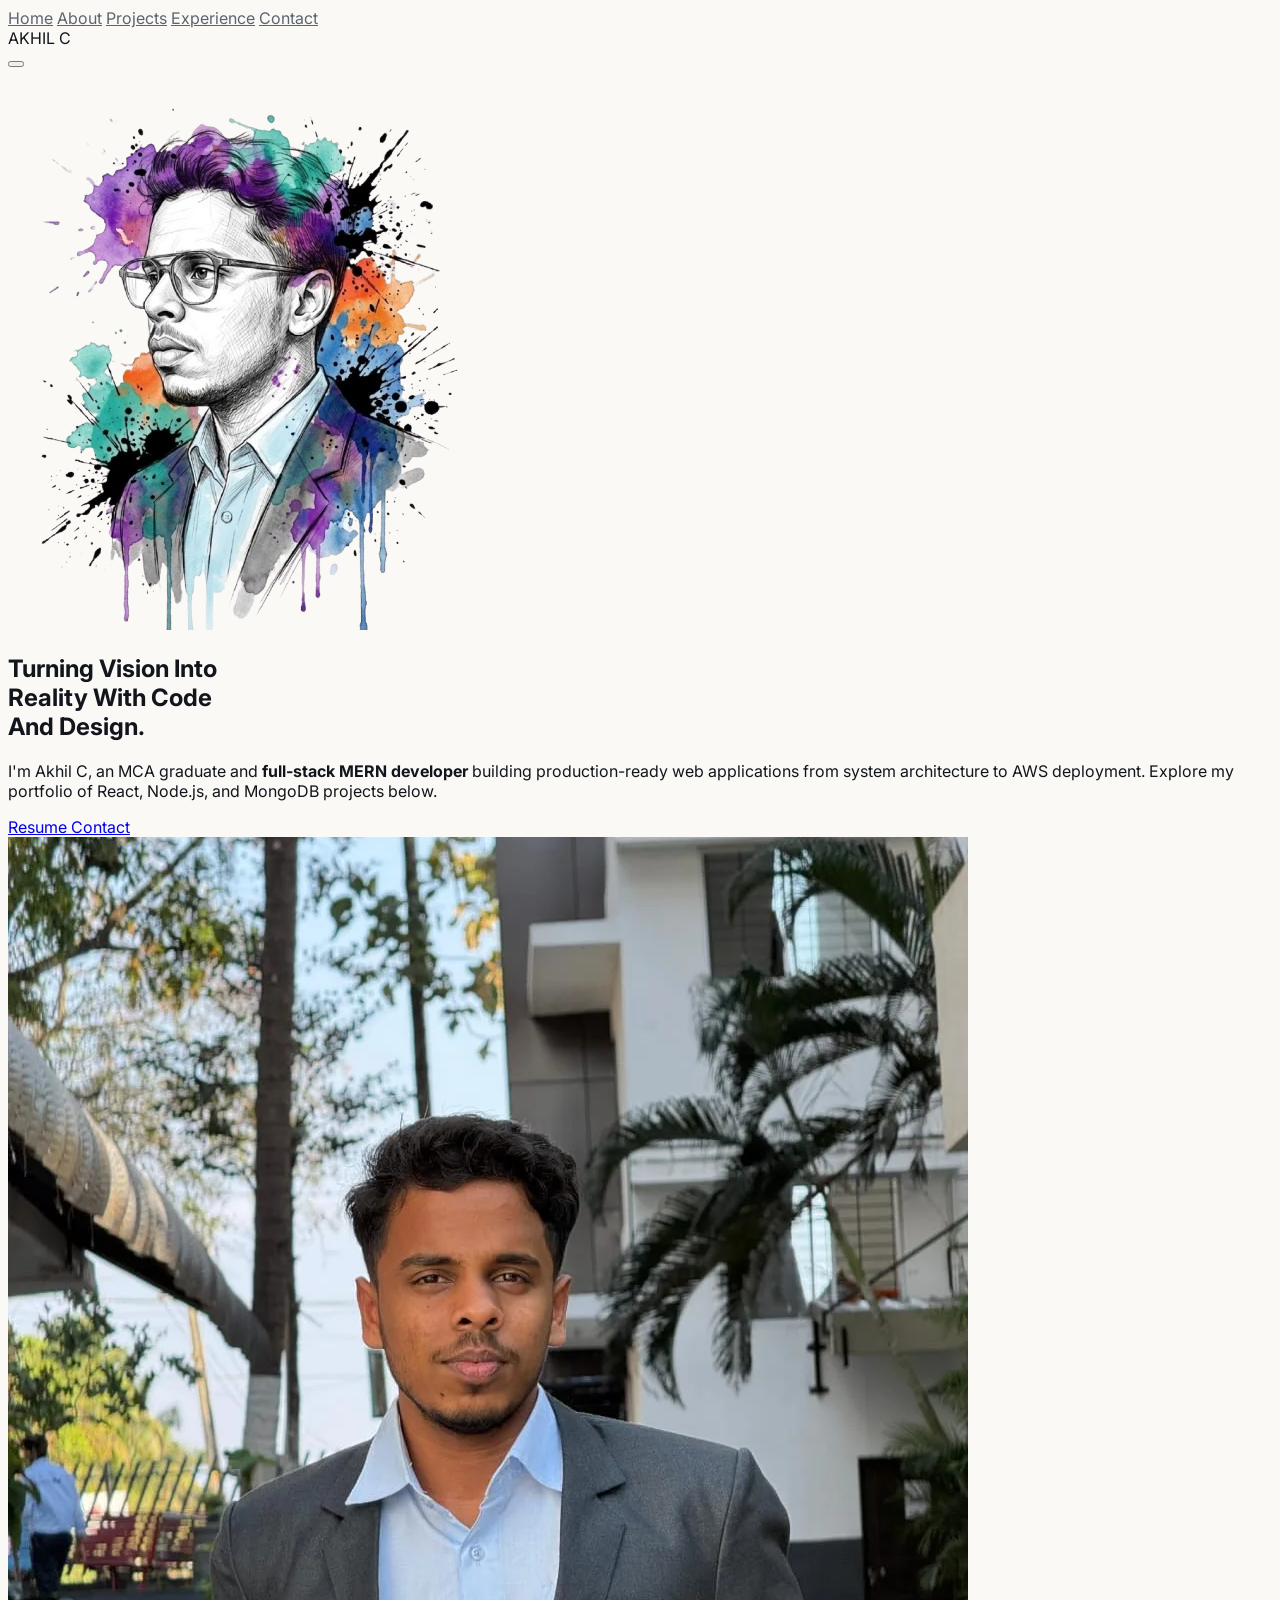
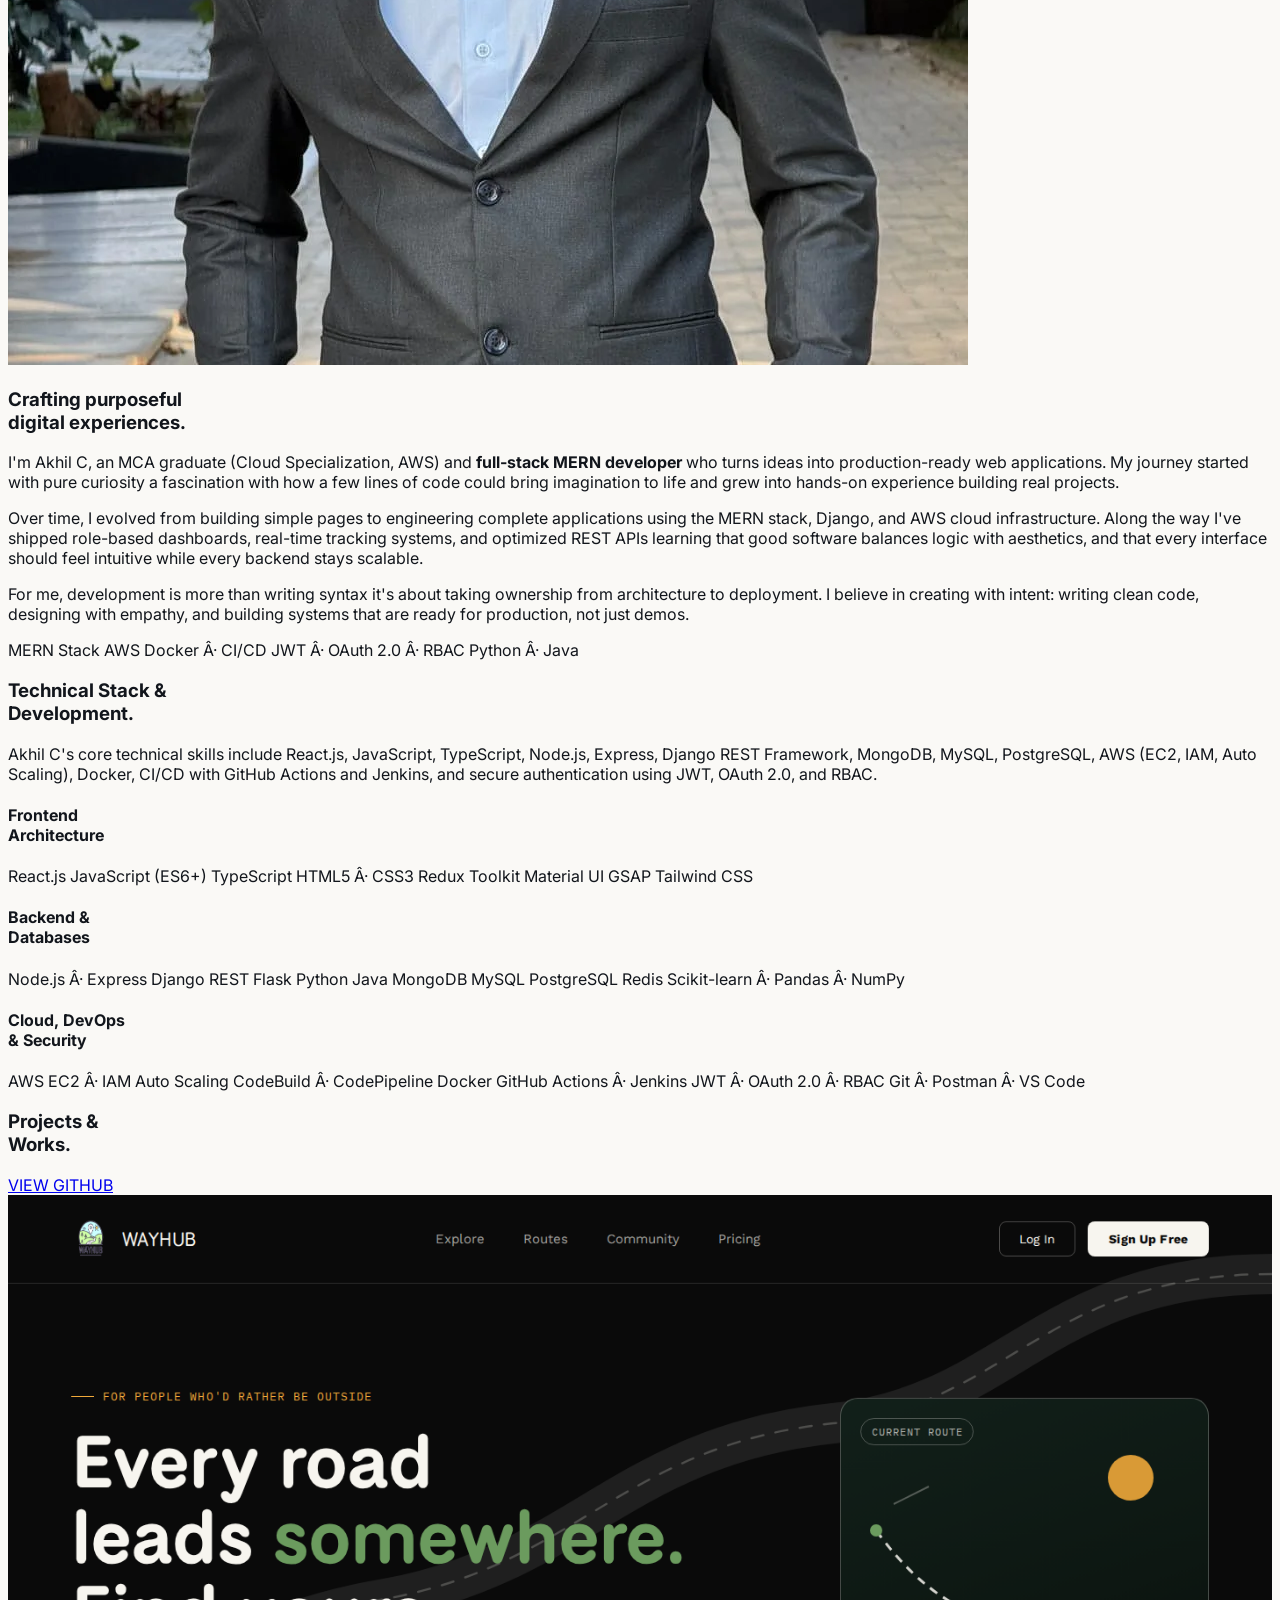
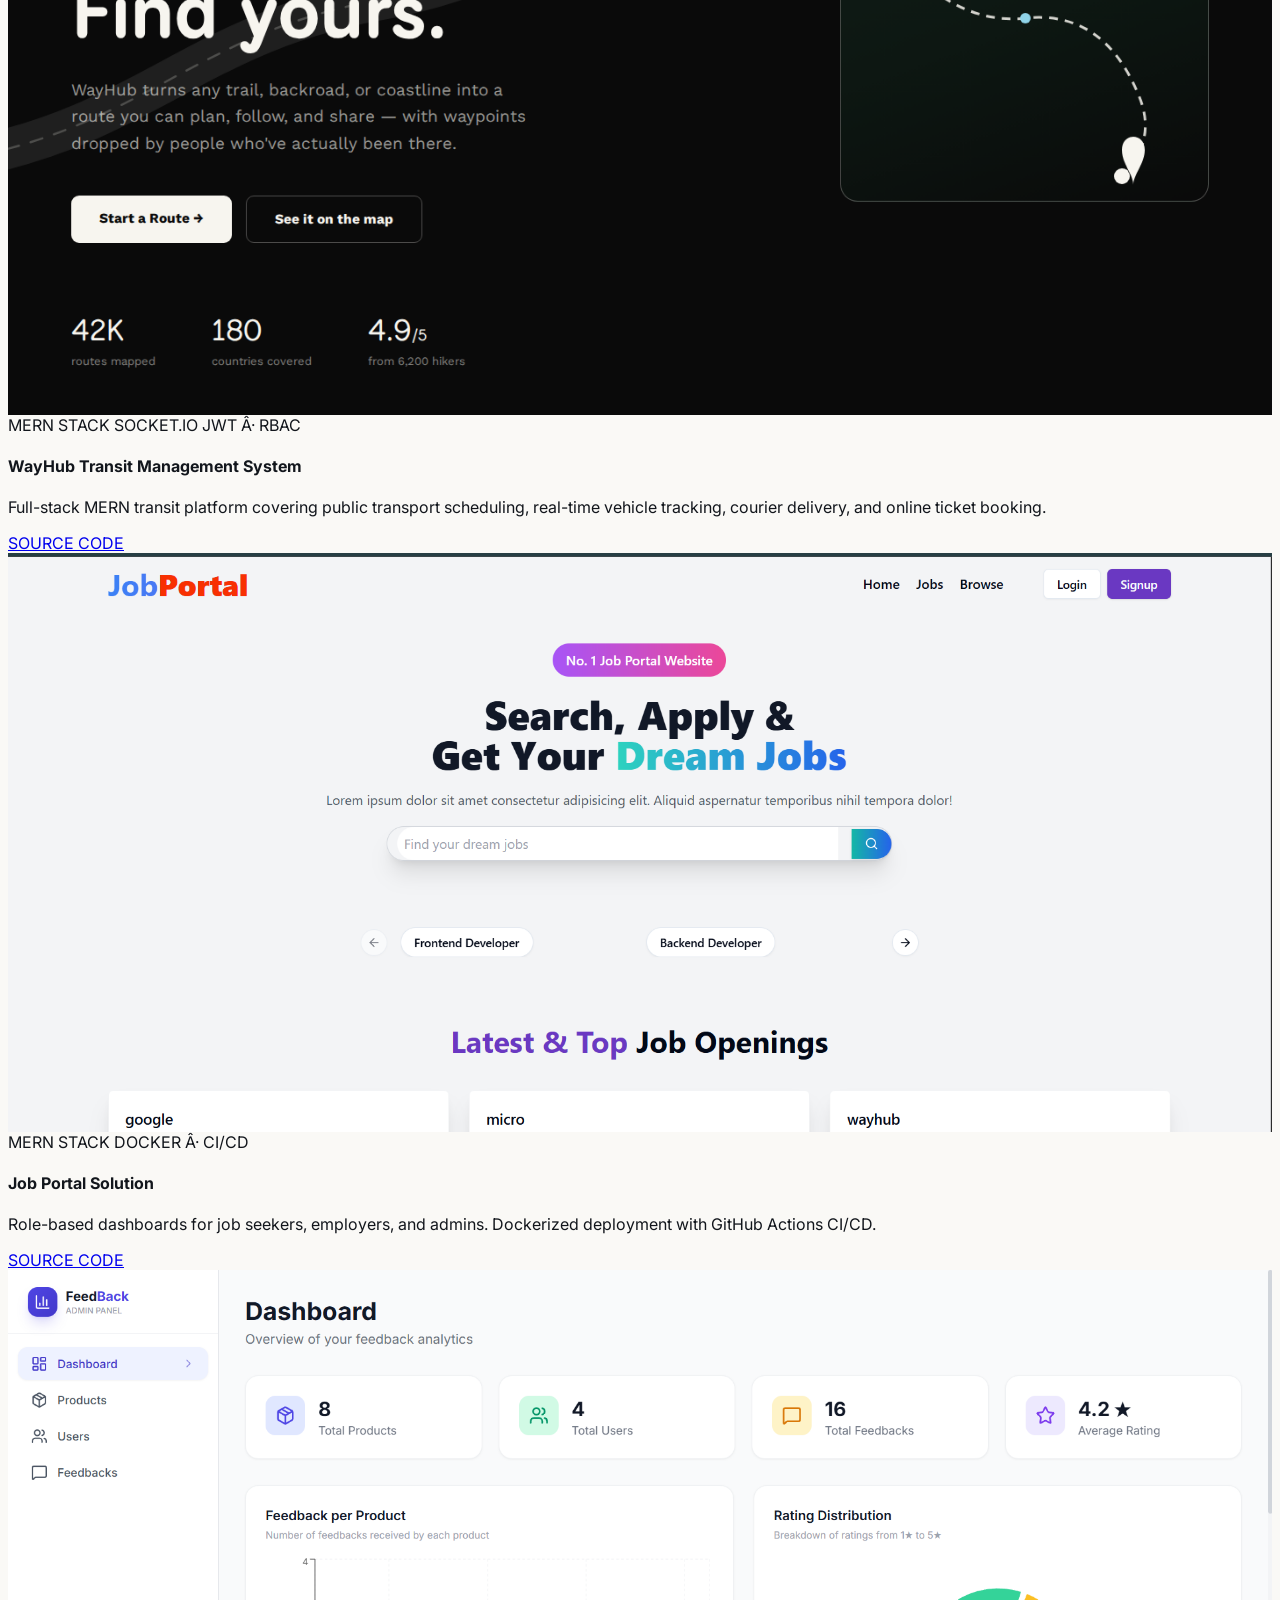
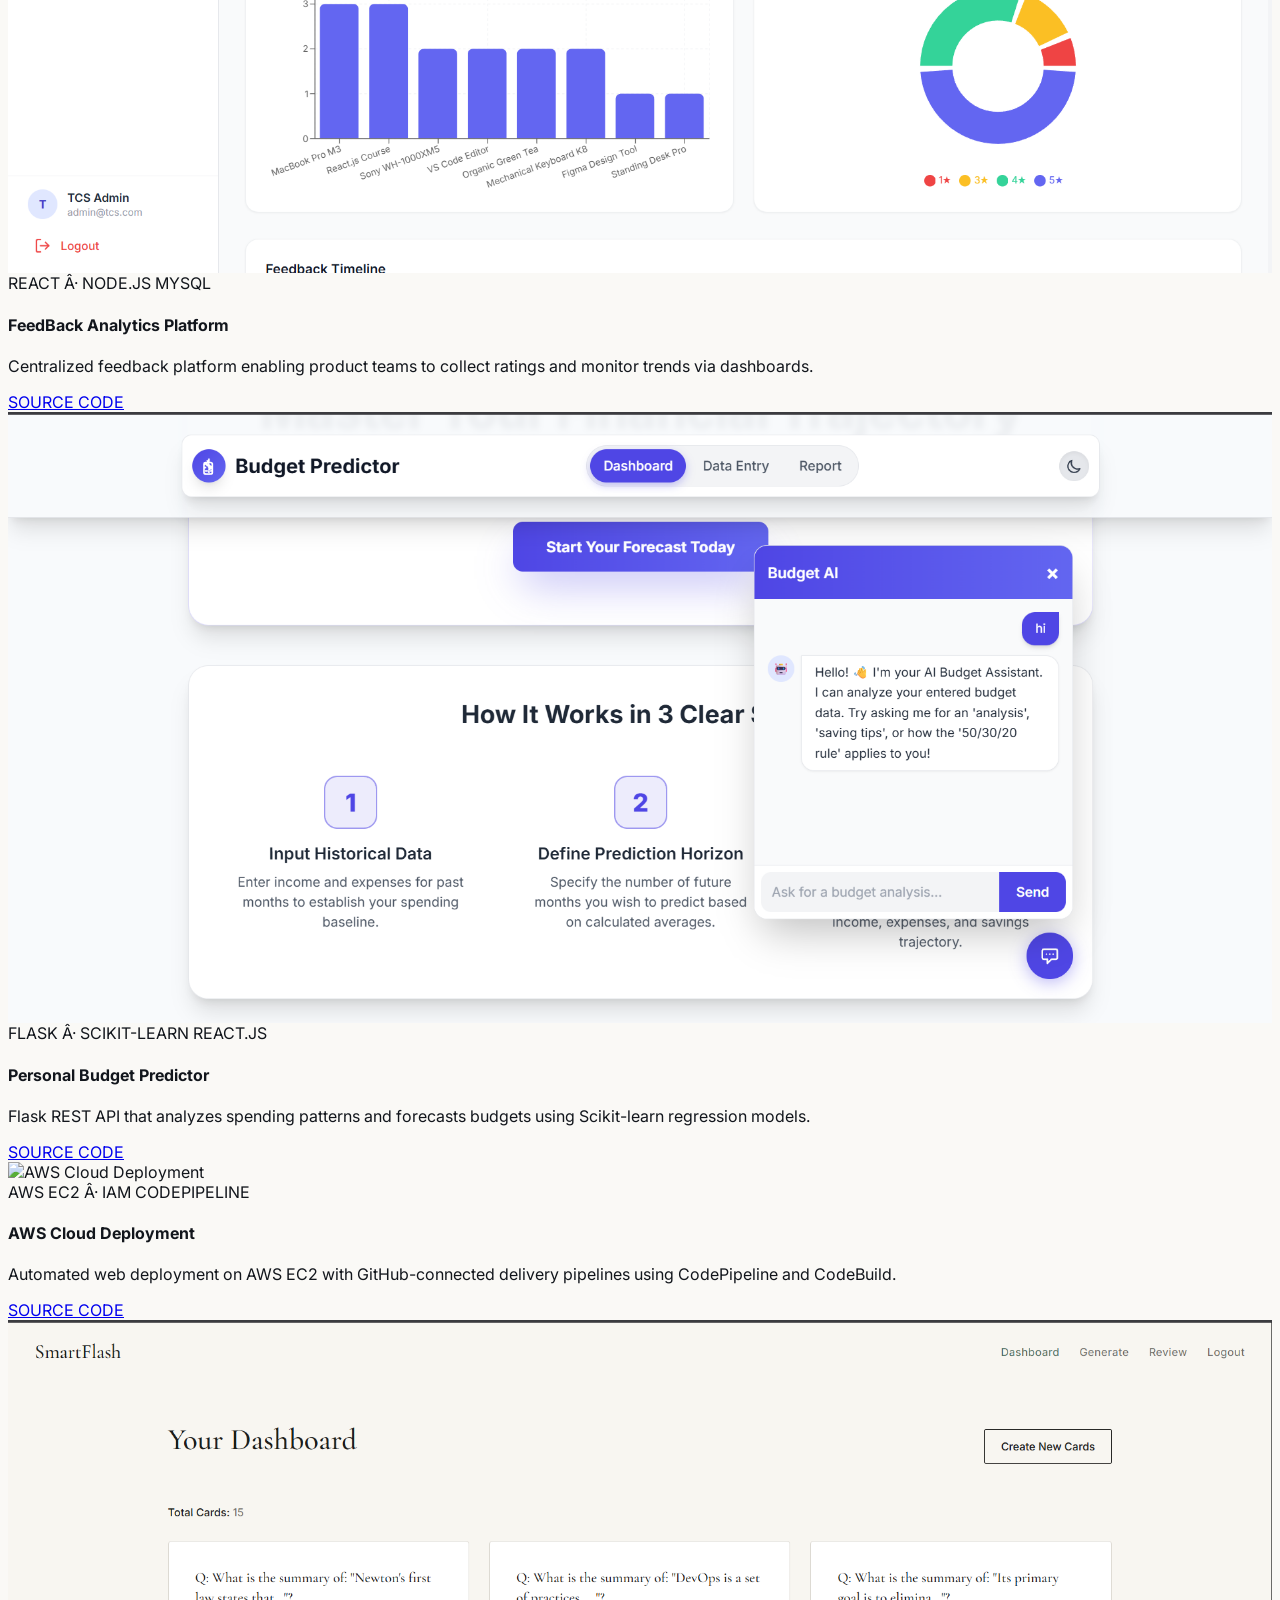
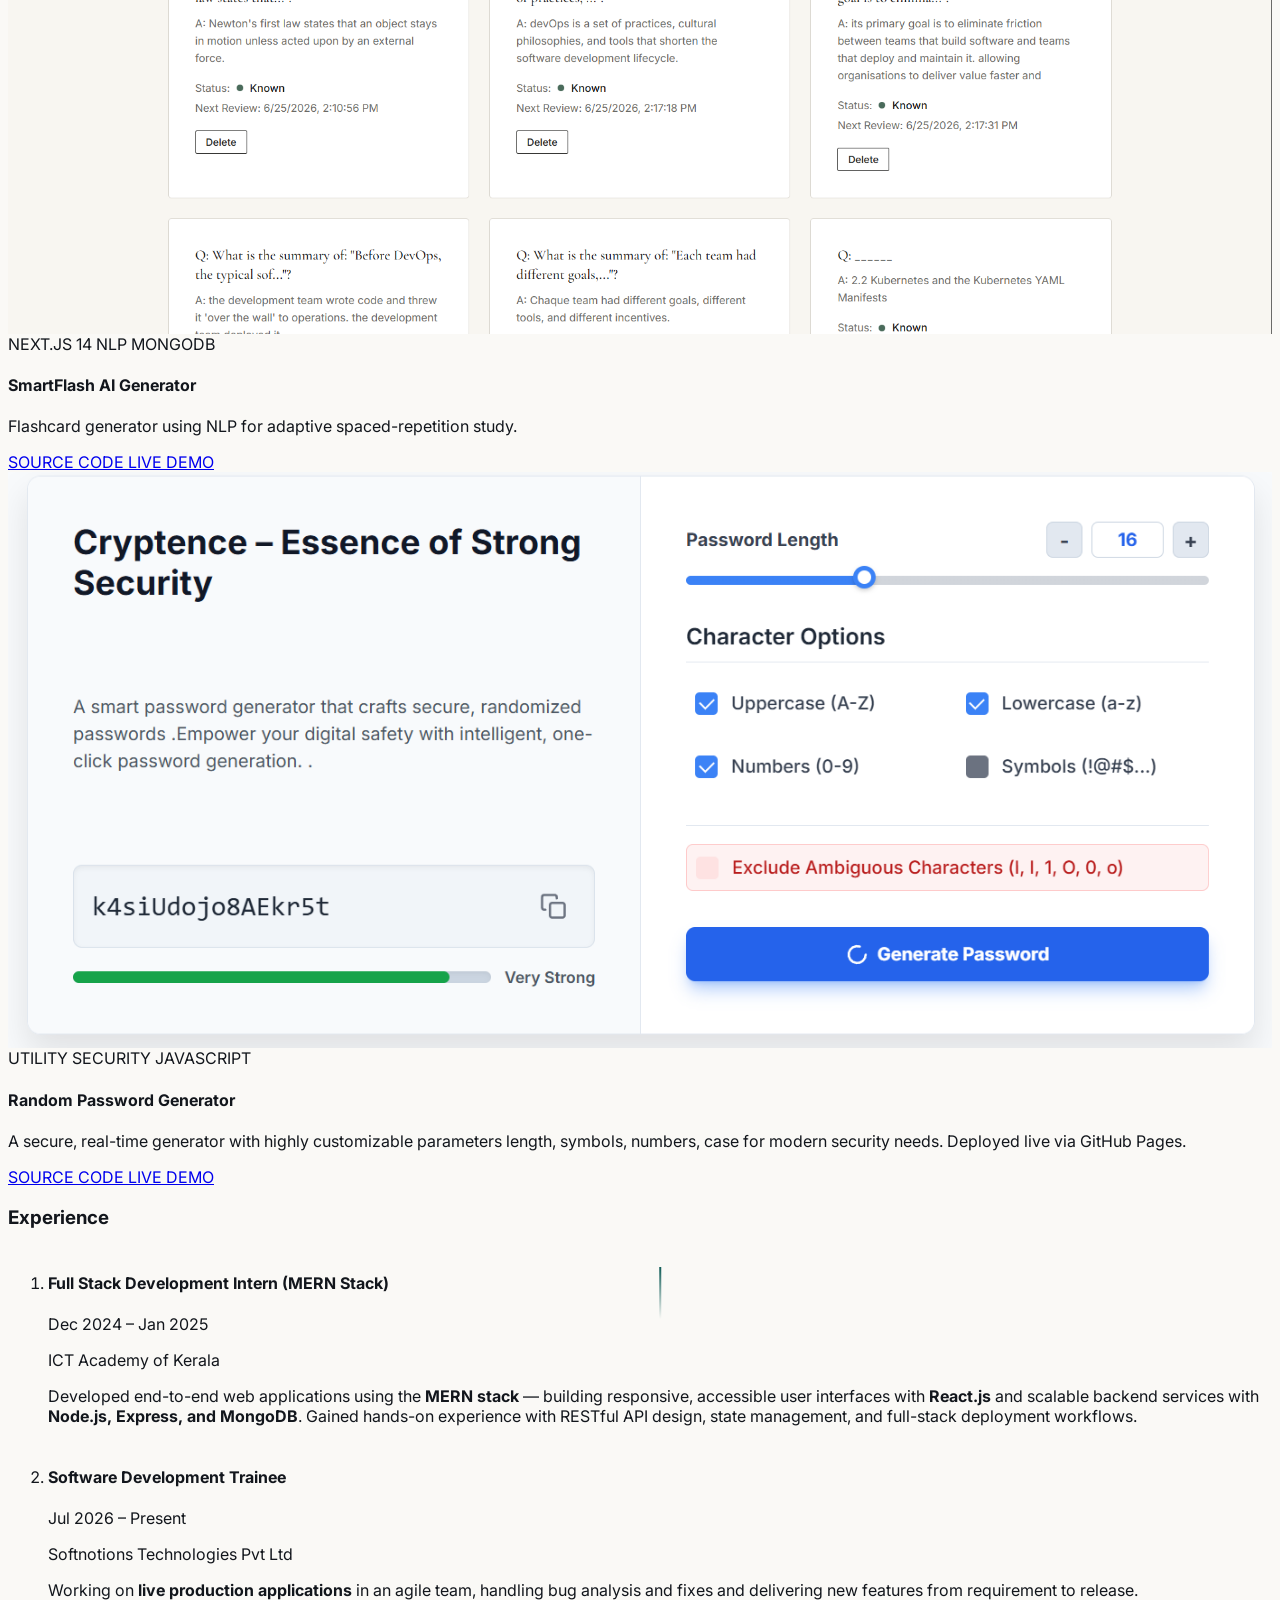
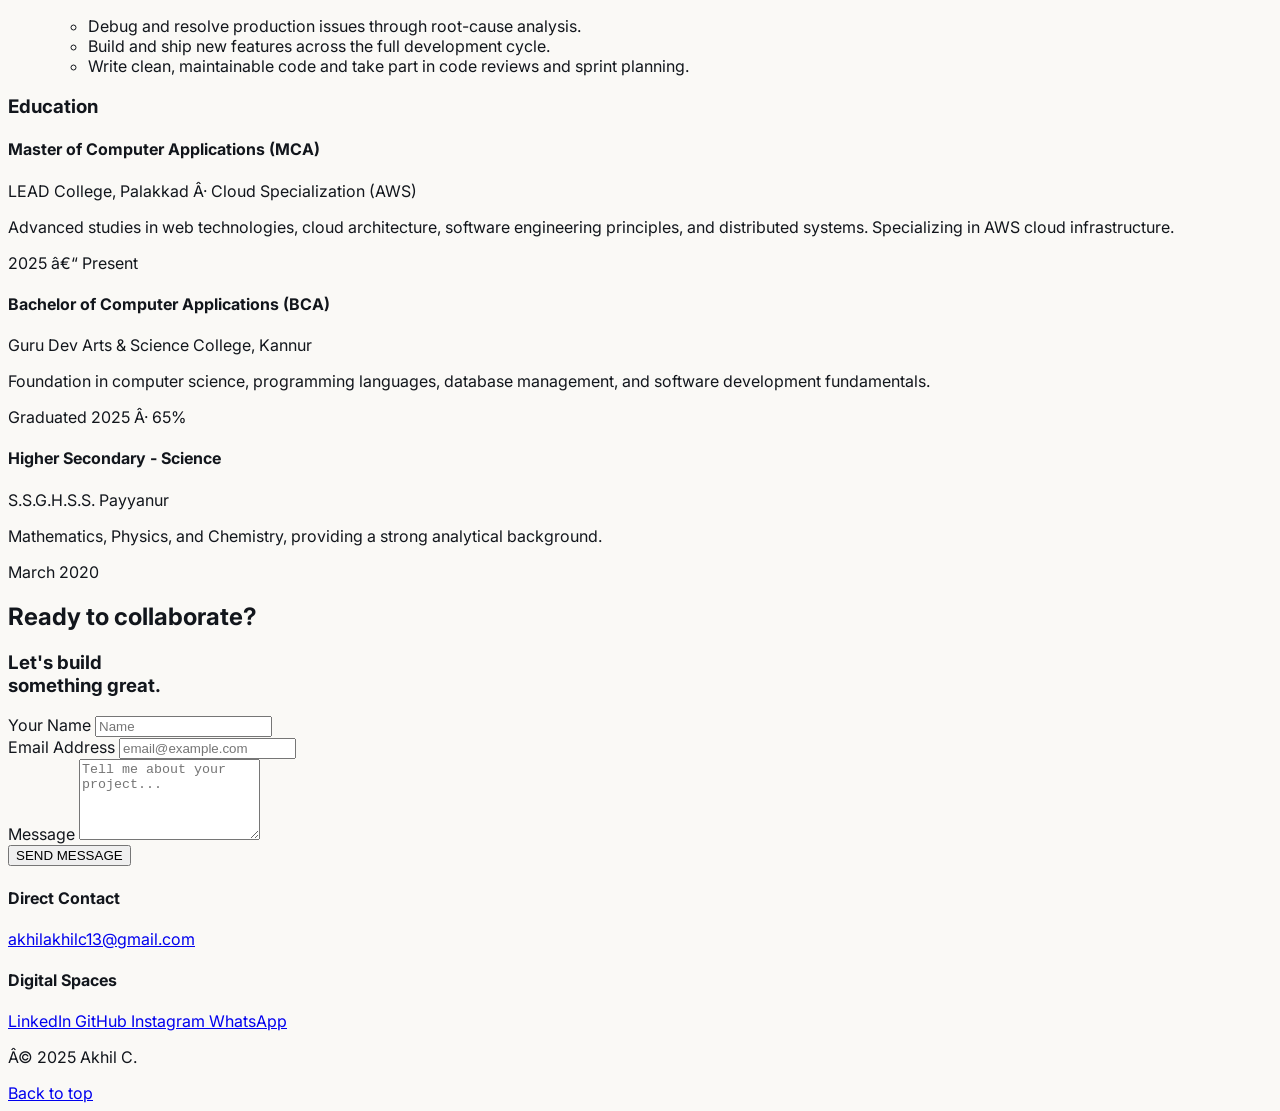
==== commit 5a9f61f5: "Added intern experience" ====
--- a/index.html
+++ b/index.html
@@ -121,7 +121,7 @@
 
           <p class="mt-8 text-[#5B6470] text-base md:text-lg max-w-lg leading-relaxed font-medium">
             I'm Akhil C, an MCA graduate and <strong>full-stack MERN developer</strong> building
-            production-ready web applications  from system architecture to AWS deployment.
+            production-ready web applications from system architecture to AWS deployment.
             Explore my portfolio of React, Node.js, and MongoDB projects below.
           </p>
 
@@ -185,18 +185,18 @@
                 I'm <span class="text-[#12161C] font-bold">Akhil C</span>,
                 an MCA graduate (Cloud Specialization, AWS) and <strong>full-stack MERN developer</strong>
                 who turns ideas into production-ready web applications.
-                My journey started with pure curiosity  a fascination with how a few lines of code could bring
-                imagination to life  and grew into hands-on experience building real projects.
+                My journey started with pure curiosity a fascination with how a few lines of code could bring
+                imagination to life and grew into hands-on experience building real projects.
               </p>
               <p>
                 Over time, I evolved from building simple pages to engineering complete applications using the
                 <span class="text-[#12161C] font-semibold">MERN stack, Django, and AWS cloud infrastructure</span>.
-                Along the way I've shipped role-based dashboards, real-time tracking systems, and optimized REST APIs 
+                Along the way I've shipped role-based dashboards, real-time tracking systems, and optimized REST APIs
                 learning that good software balances logic with aesthetics, and that every interface should feel
                 intuitive while every backend stays scalable.
               </p>
               <p>
-                For me, development is more than writing syntax  it's about taking ownership from architecture to
+                For me, development is more than writing syntax it's about taking ownership from architecture to
                 deployment. I believe in creating with intent: writing clean code, designing with empathy, and
                 building systems that are ready for production, not just demos.
               </p>
@@ -401,7 +401,7 @@
                   Â· RBAC</span>
               </div>
               <h4 class="text-3xl font-extrabold mb-3 text-[#12161C] group-hover:text-[#0F5C57] transition-colors">
-                WayHub  Transit Management System</h4>
+                WayHub Transit Management System</h4>
               <p class="text-[#5B6470] font-medium mb-4 leading-relaxed max-w-3xl">
                 Full-stack MERN transit platform covering public transport scheduling, real-time vehicle tracking,
                 courier delivery, and online ticket booking.
@@ -569,7 +569,7 @@
                   class="text-[10px] font-bold tracking-widest uppercase text-[#5B6470] border border-[#E4E1D9] px-3 py-1 rounded-full">MONGODB</span>
               </div>
               <h4 class="text-3xl font-extrabold mb-3 text-[#12161C] group-hover:text-[#0F5C57] transition-colors">
-                SmartFlash  AI Generator</h4>
+                SmartFlash AI Generator</h4>
               <p class="text-[#5B6470] font-medium mb-4 leading-relaxed max-w-lg">
                 Flashcard generator using NLP for adaptive spaced-repetition study.
               </p>
@@ -608,7 +608,7 @@
               <h4 class="text-3xl font-extrabold mb-3 text-[#12161C] group-hover:text-[#0F5C57] transition-colors">
                 Random Password Generator</h4>
               <p class="text-[#5B6470] font-medium mb-6 leading-relaxed max-w-lg">
-                A secure, real-time generator with highly customizable parameters  length, symbols, numbers, case  for
+                A secure, real-time generator with highly customizable parameters length, symbols, numbers, case for
                 modern security needs. Deployed live via GitHub Pages.
               </p>
               <div class="flex items-center gap-6">
@@ -652,7 +652,7 @@
                 </h4>
                 <span
                   class="text-xs font-bold uppercase tracking-widest text-[#5B6470] bg-[#FAF9F6] px-3 py-1 rounded-full border border-[#E4E1D9]">
-                  <time datetime="2024-12">Dec 2024</time> â€“ <time datetime="2025-01">Jan 2025</time>
+                  <time datetime="2024-12">Dec 2024</time> – <time datetime="2025-01">Jan 2025</time>
                 </span>
               </div>
               <div class="flex items-center gap-3 mb-6">
@@ -662,11 +662,54 @@
                 <p class="text-lg font-bold text-[#5B6470] tracking-tight">ICT Academy of Kerala</p>
               </div>
               <p class="text-[#5B6470] leading-relaxed font-medium max-w-2xl">
-                Developed end-to-end web applications using the <strong>MERN stack</strong>  building
+                Developed end-to-end web applications using the <strong>MERN stack</strong> — building
                 responsive, accessible user interfaces with <strong>React.js</strong> and scalable backend
                 services with <strong>Node.js, Express, and MongoDB</strong>. Gained hands-on experience with
                 RESTful API design, state management, and full-stack deployment workflows.
               </p>
+            </div>
+          </li>
+
+          <!-- Experience Item 2 -->
+          <li class="experience-item flex gap-8 md:gap-12 reveal">
+            <div class="experience-dot flex flex-col items-center">
+              <div class="w-4 h-4 rounded-full bg-[#0F5C57] ring-4 ring-[#F3F1EC]"></div>
+            </div>
+            <div class="pb-12 border-b border-[#E4E1D9] w-full group">
+              <div class="flex flex-col md:flex-row md:items-center justify-between gap-2 mb-4">
+                <h4 class="text-2xl font-bold text-[#12161C] group-hover:text-[#0F5C57] transition-colors">
+                  Software Development Trainee
+                </h4>
+                <span
+                  class="text-xs font-bold uppercase tracking-widest text-[#5B6470] bg-[#FAF9F6] px-3 py-1 rounded-full border border-[#E4E1D9]">
+                  <time datetime="2026-07">Jul 2026</time> – Present
+                </span>
+              </div>
+              <div class="flex items-center gap-3 mb-6">
+                <div class="w-8 h-8 bg-[#F3F1EC] rounded flex items-center justify-center">
+                  <i data-lucide="building-2" class="w-4 h-4 text-[#5B6470]"></i>
+                </div>
+                <p class="text-lg font-bold text-[#5B6470] tracking-tight">Softnotions Technologies Pvt Ltd</p>
+              </div>
+              <p class="text-[#5B6470] leading-relaxed font-medium max-w-2xl mb-4">
+                Working on <strong>live production applications</strong> in an agile team, handling bug analysis and
+                fixes and delivering new features from requirement to release.
+              </p>
+
+              <ul class="space-y-2 max-w-2xl text-[#5B6470] font-medium leading-relaxed">
+                <li class="flex gap-3">
+                  <span class="mt-2 w-1.5 h-1.5 rounded-full bg-[#0F5C57] shrink-0"></span>
+                  Debug and resolve production issues through root-cause analysis.
+                </li>
+                <li class="flex gap-3">
+                  <span class="mt-2 w-1.5 h-1.5 rounded-full bg-[#0F5C57] shrink-0"></span>
+                  Build and ship new features across the full development cycle.
+                </li>
+                <li class="flex gap-3">
+                  <span class="mt-2 w-1.5 h-1.5 rounded-full bg-[#0F5C57] shrink-0"></span>
+                  Write clean, maintainable code and take part in code reviews and sprint planning.
+                </li>
+              </ul>
             </div>
           </li>
         </ol>
@@ -903,4 +946,4 @@
 
 </body>
 
-</html>
+</html>
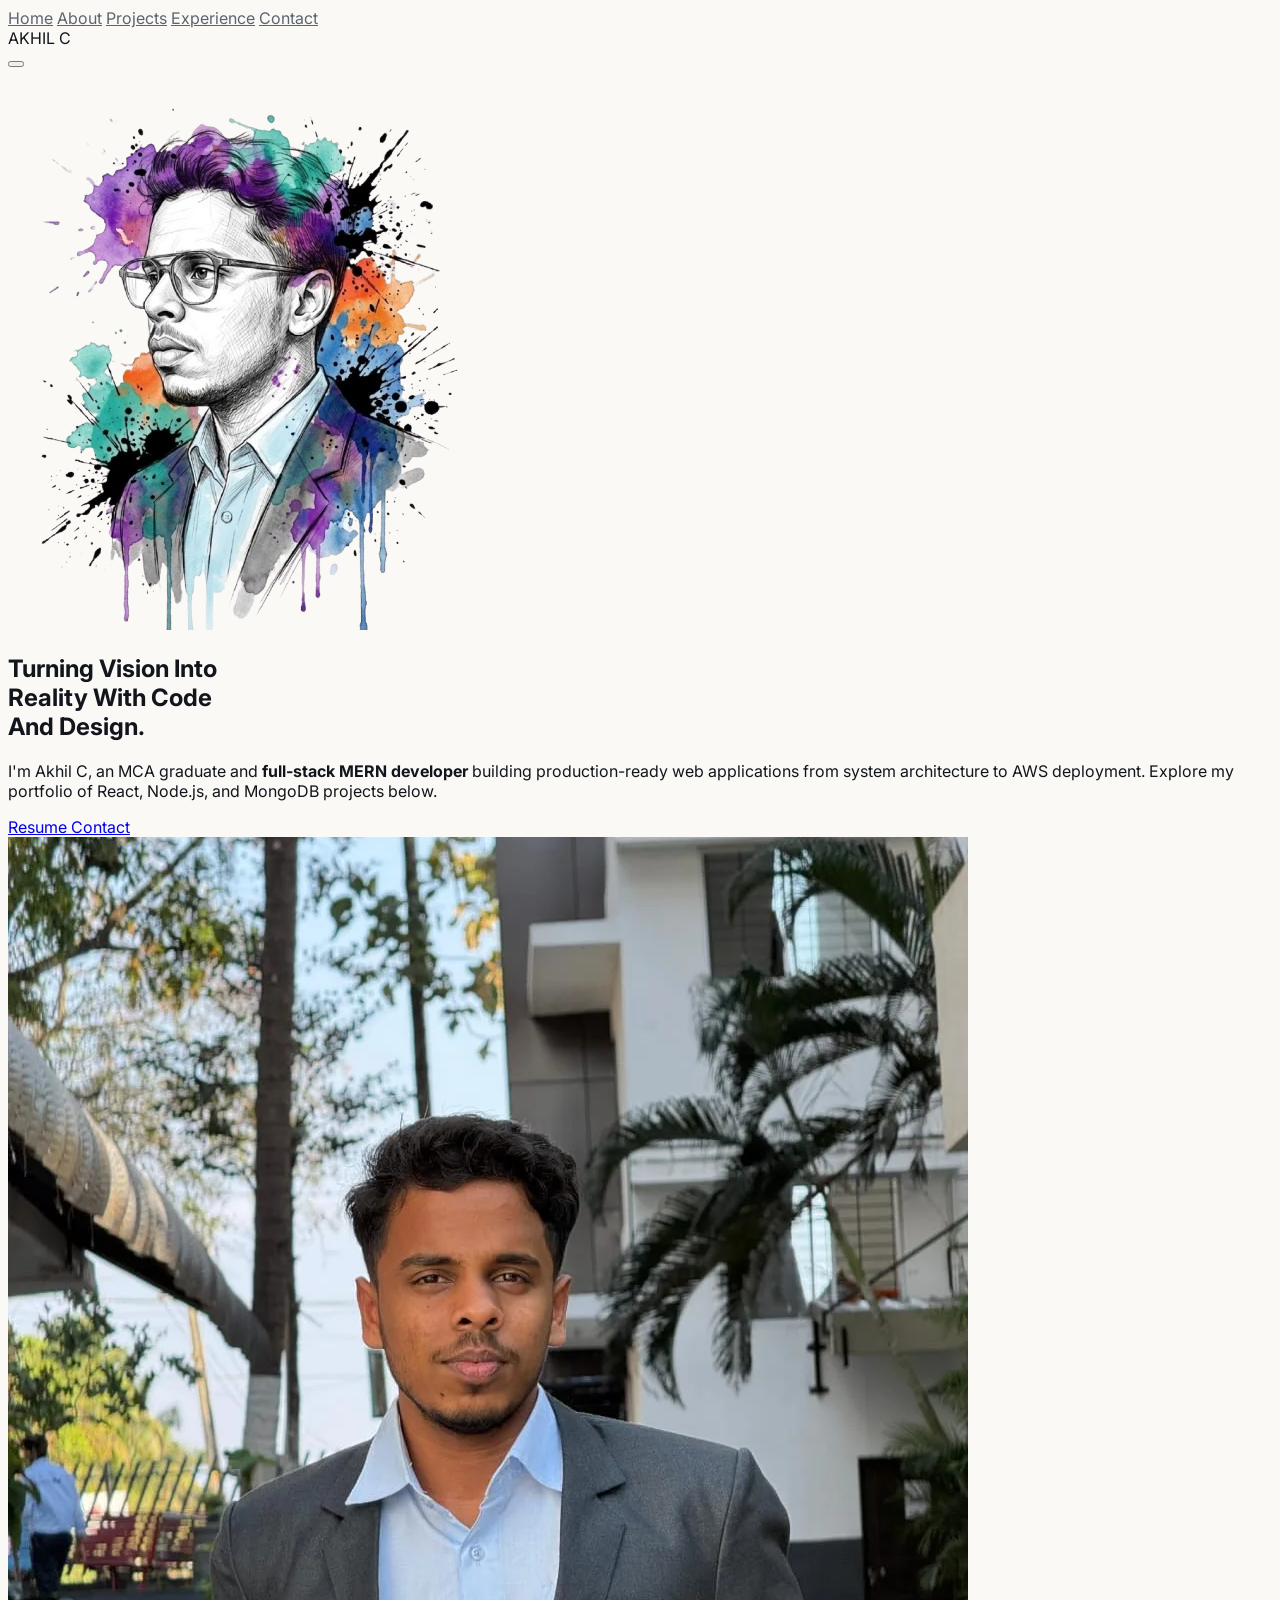
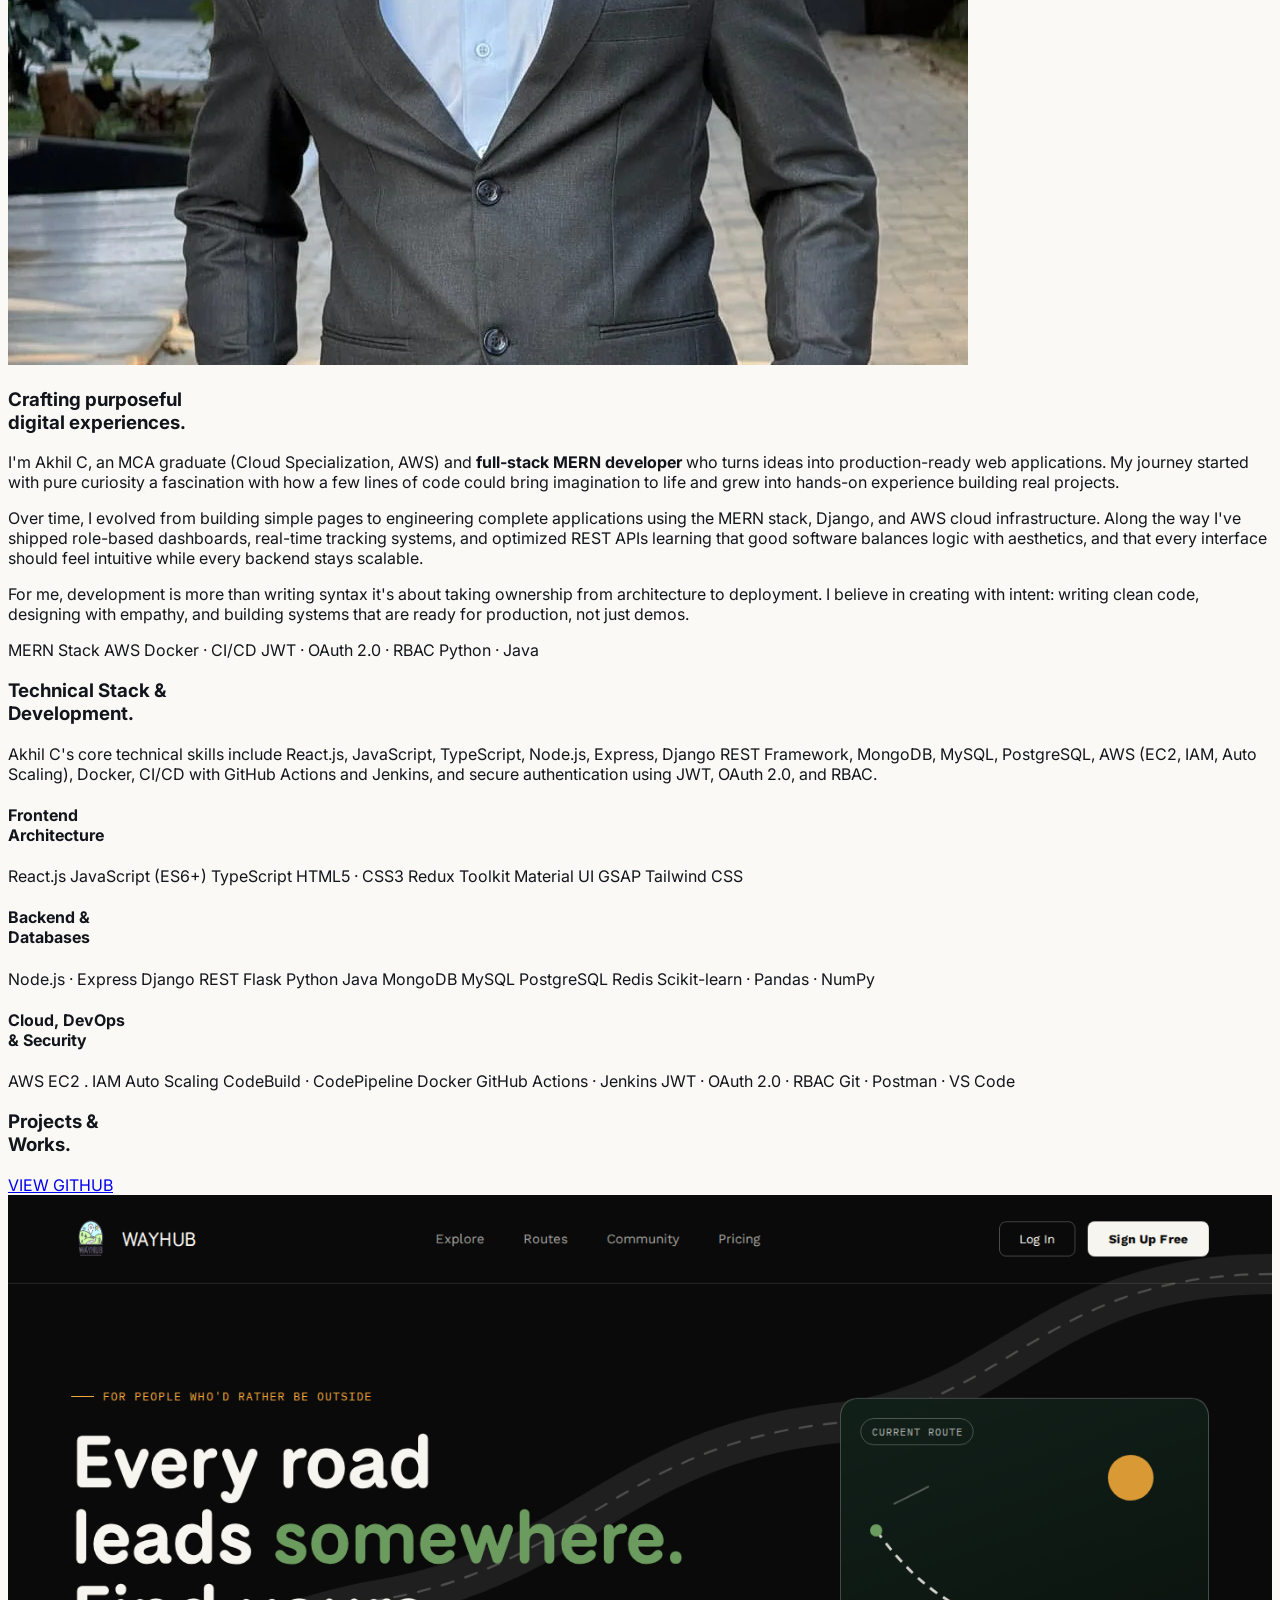
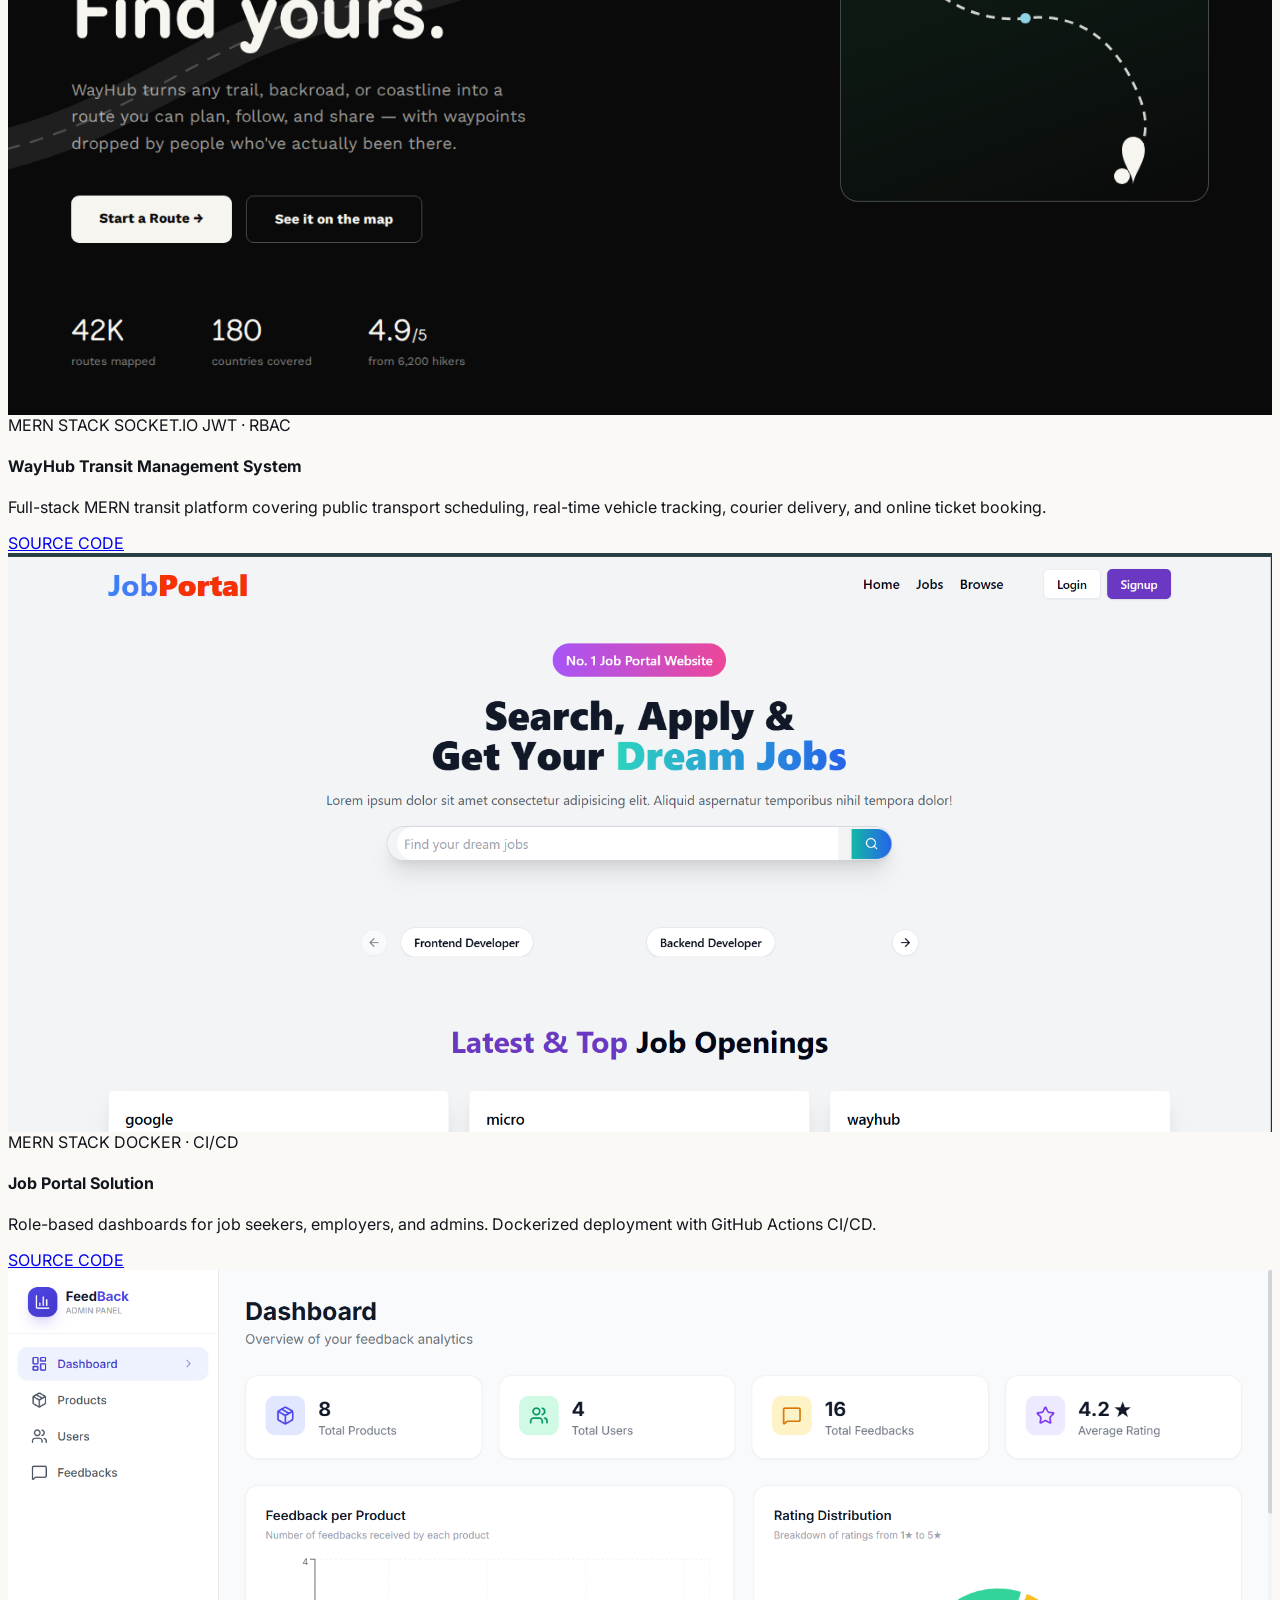
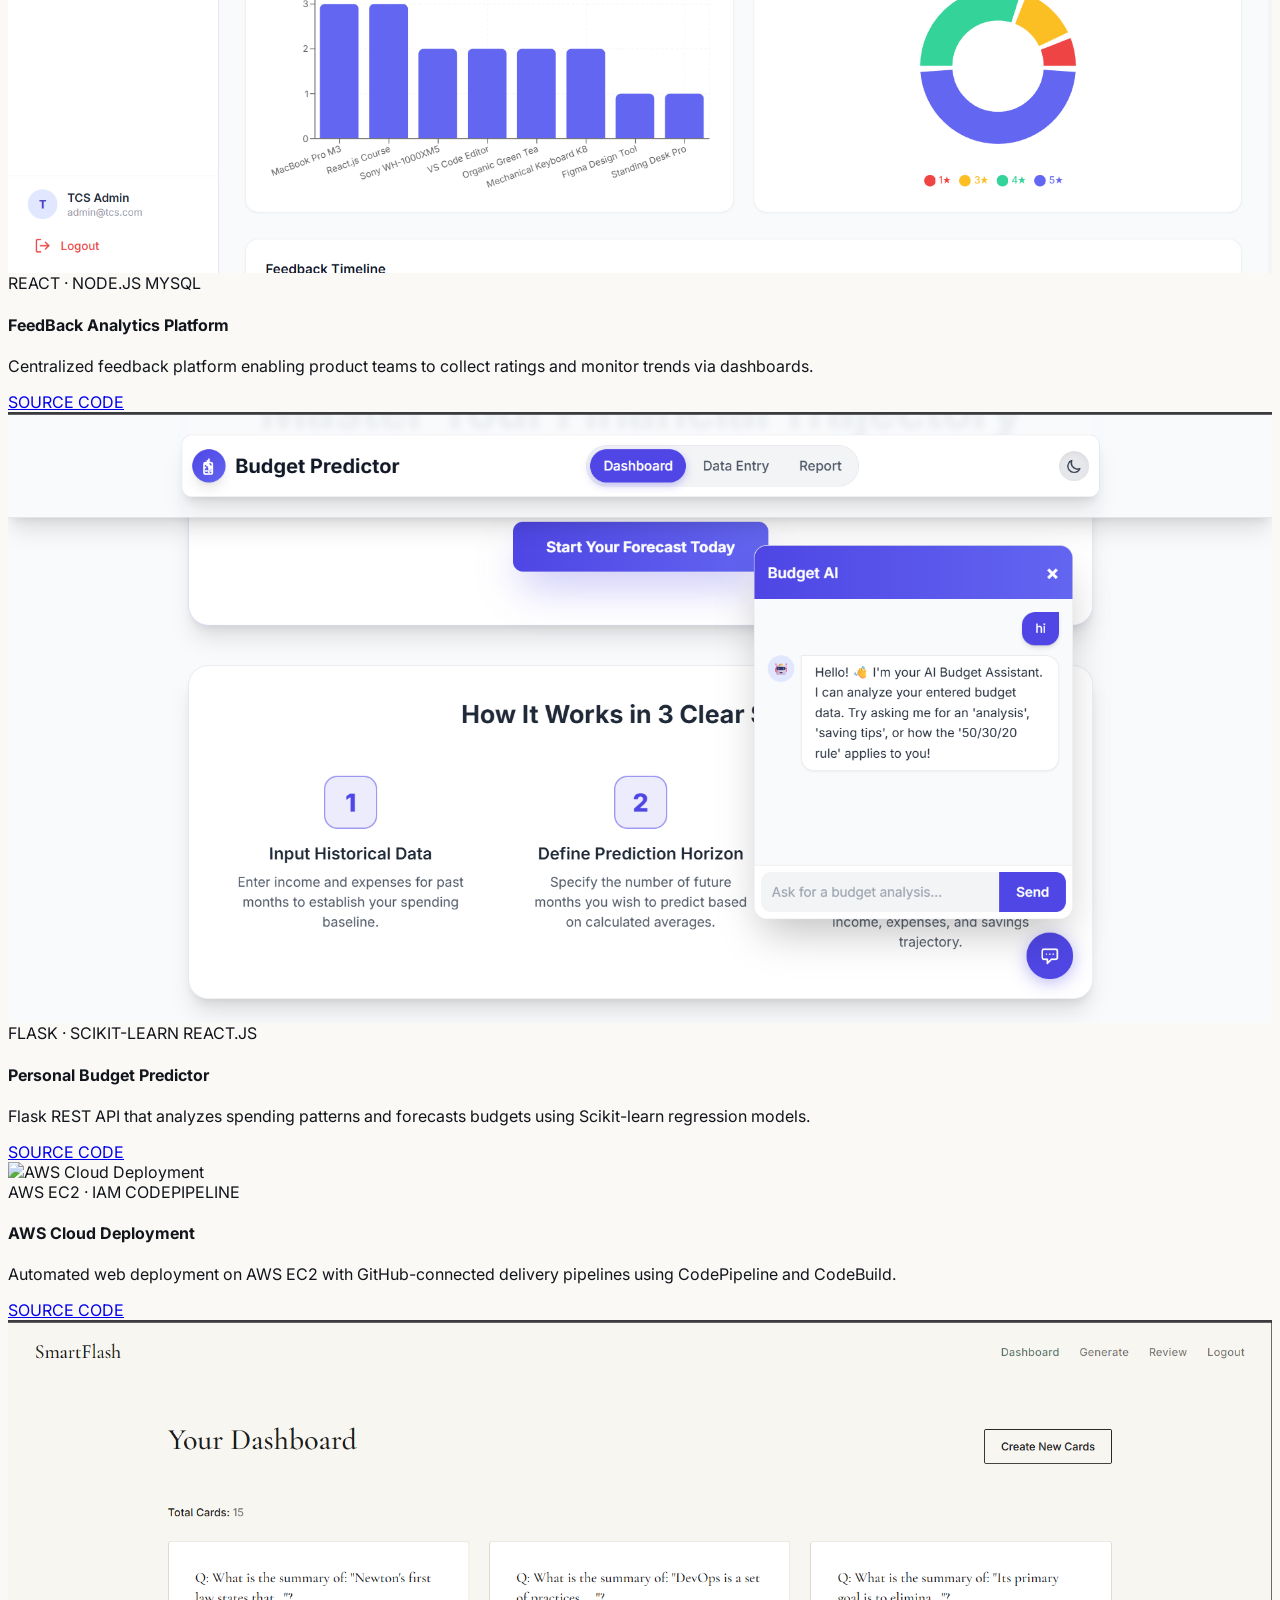
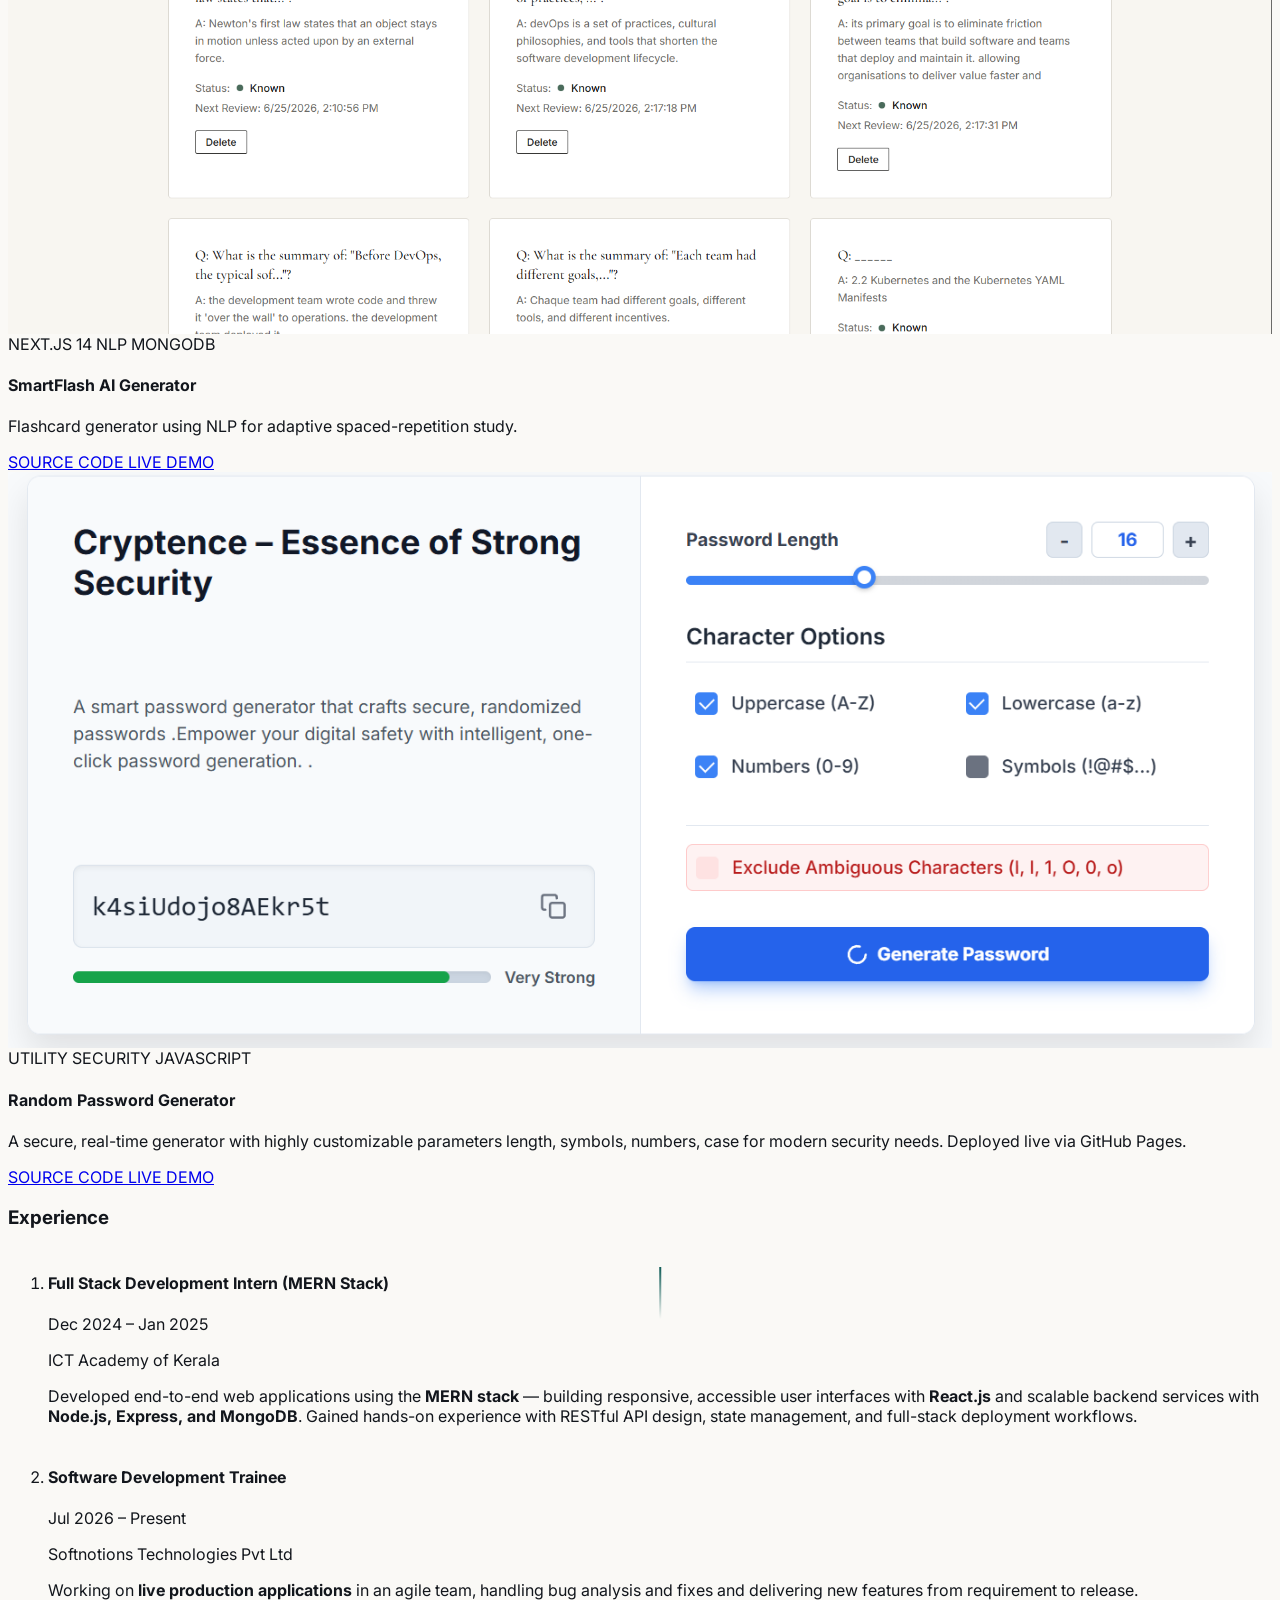
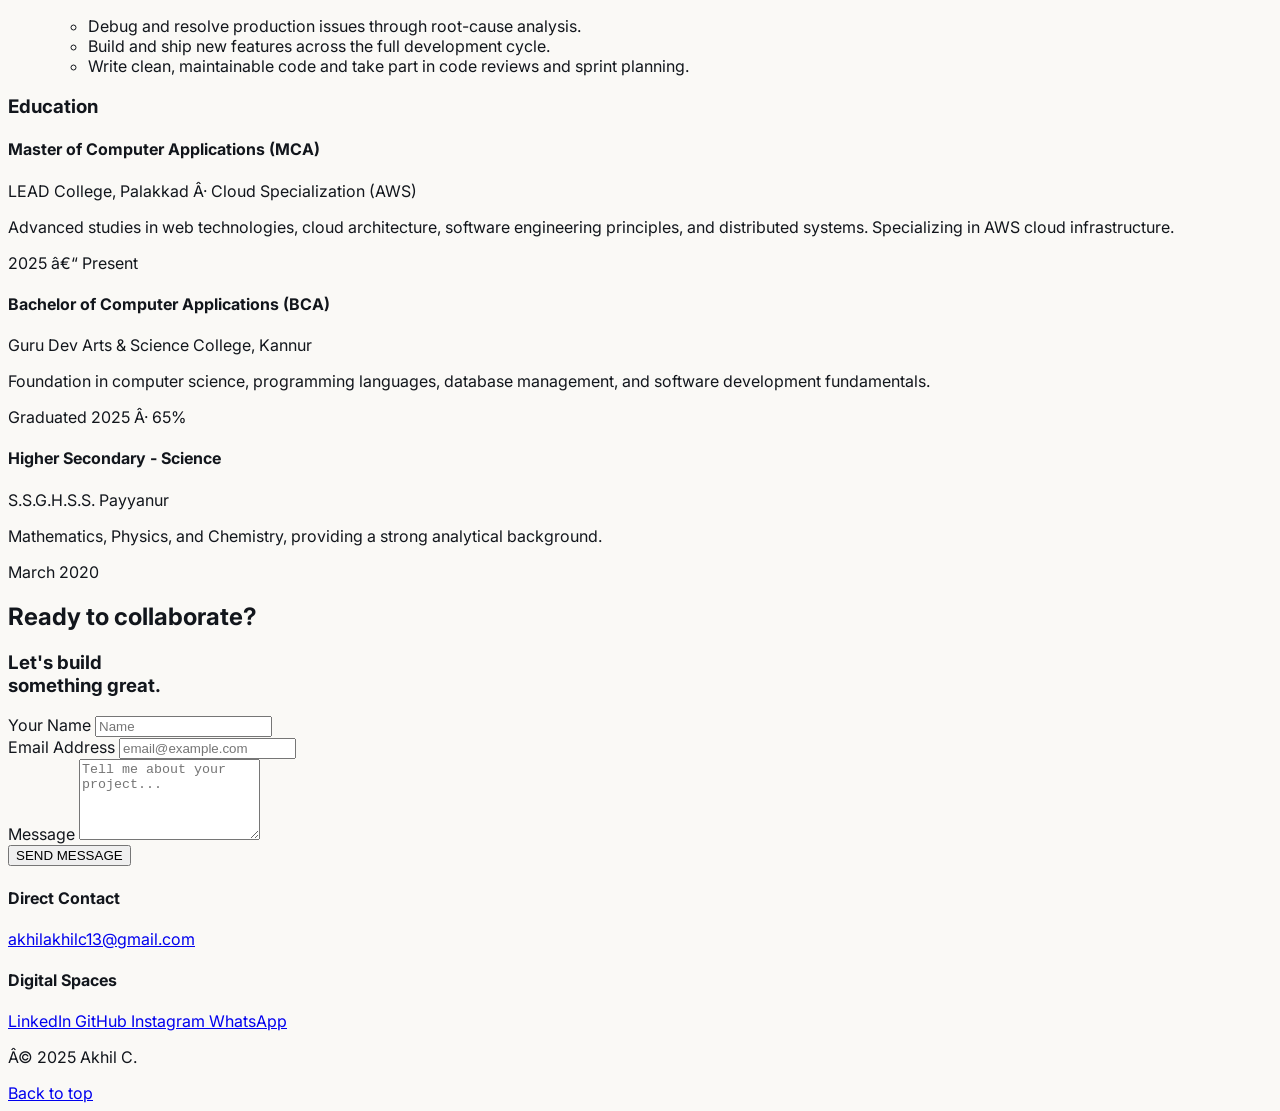
==== commit 9d0b588c: "Update index.html tools updated." ====
--- a/index.html
+++ b/index.html
@@ -211,13 +211,13 @@
                 class="pill px-4 py-2 bg-[#F3F1EC] border border-[#E4E1D9] rounded-full text-xs font-bold uppercase tracking-wider text-[#5B6470]">AWS</span>
               <span role="listitem"
                 class="pill px-4 py-2 bg-[#F3F1EC] border border-[#E4E1D9] rounded-full text-xs font-bold uppercase tracking-wider text-[#5B6470]">Docker
-                Â· CI/CD</span>
+                · CI/CD</span>
               <span role="listitem"
                 class="pill px-4 py-2 bg-[#F3F1EC] border border-[#E4E1D9] rounded-full text-xs font-bold uppercase tracking-wider text-[#5B6470]">JWT
-                Â· OAuth 2.0 Â· RBAC</span>
+                · OAuth 2.0 · RBAC</span>
               <span role="listitem"
                 class="pill px-4 py-2 bg-[#F3F1EC] border border-[#E4E1D9] rounded-full text-xs font-bold uppercase tracking-wider text-[#5B6470]">Python
-                Â· Java</span>
+                · Java</span>
             </div>
           </div>
         </div>
@@ -268,7 +268,7 @@
                 class="pill px-4 py-2 bg-[#F3F1EC] border border-[#E4E1D9] rounded-full text-xs font-bold uppercase tracking-wider text-[#5B6470] cursor-default">TypeScript</span>
               <span role="listitem"
                 class="pill px-4 py-2 bg-[#F3F1EC] border border-[#E4E1D9] rounded-full text-xs font-bold uppercase tracking-wider text-[#5B6470] cursor-default">HTML5
-                Â· CSS3</span>
+                · CSS3</span>
               <span role="listitem"
                 class="pill px-4 py-2 bg-[#F3F1EC] border border-[#E4E1D9] rounded-full text-xs font-bold uppercase tracking-wider text-[#5B6470] cursor-default">Redux
                 Toolkit</span>
@@ -294,7 +294,7 @@
             <div class="flex flex-wrap gap-2" role="list" aria-label="Backend and database technologies">
               <span role="listitem"
                 class="pill px-4 py-2 bg-[#0F5C57]/10 border border-[#0F5C57]/20 rounded-full text-xs font-bold uppercase tracking-wider text-[#0F5C57] cursor-default">Node.js
-                Â· Express</span>
+                · Express</span>
               <span role="listitem"
                 class="pill px-4 py-2 bg-[#F3F1EC] border border-[#E4E1D9] rounded-full text-xs font-bold uppercase tracking-wider text-[#5B6470] cursor-default">Django
                 REST</span>
@@ -314,7 +314,7 @@
                 class="pill px-4 py-2 bg-[#F3F1EC] border border-[#E4E1D9] rounded-full text-xs font-bold uppercase tracking-wider text-[#5B6470] cursor-default">Redis</span>
               <span role="listitem"
                 class="pill px-4 py-2 bg-[#F3F1EC] border border-[#E4E1D9] rounded-full text-xs font-bold uppercase tracking-wider text-[#5B6470] cursor-default">Scikit-learn
-                Â· Pandas Â· NumPy</span>
+                · Pandas · NumPy</span>
             </div>
           </div>
 
@@ -329,24 +329,24 @@
             <div class="flex flex-wrap gap-2" role="list" aria-label="Cloud, DevOps, and security technologies">
               <span role="listitem"
                 class="pill px-4 py-2 bg-[#0F5C57]/10 border border-[#0F5C57]/20 rounded-full text-xs font-bold uppercase tracking-wider text-[#0F5C57] cursor-default">AWS
-                EC2 Â· IAM</span>
+                EC2 . IAM</span>
               <span role="listitem"
                 class="pill px-4 py-2 bg-[#F3F1EC] border border-[#E4E1D9] rounded-full text-xs font-bold uppercase tracking-wider text-[#5B6470] cursor-default">Auto
                 Scaling</span>
               <span role="listitem"
                 class="pill px-4 py-2 bg-[#F3F1EC] border border-[#E4E1D9] rounded-full text-xs font-bold uppercase tracking-wider text-[#5B6470] cursor-default">CodeBuild
-                Â· CodePipeline</span>
+                · CodePipeline</span>
               <span role="listitem"
                 class="pill px-4 py-2 bg-[#F3F1EC] border border-[#E4E1D9] rounded-full text-xs font-bold uppercase tracking-wider text-[#5B6470] cursor-default">Docker</span>
               <span role="listitem"
                 class="pill px-4 py-2 bg-[#F3F1EC] border border-[#E4E1D9] rounded-full text-xs font-bold uppercase tracking-wider text-[#5B6470] cursor-default">GitHub
-                Actions Â· Jenkins</span>
+                Actions · Jenkins</span>
               <span role="listitem"
                 class="pill px-4 py-2 bg-[#F3F1EC] border border-[#E4E1D9] rounded-full text-xs font-bold uppercase tracking-wider text-[#5B6470] cursor-default">JWT
-                Â· OAuth 2.0 Â· RBAC</span>
+                · OAuth 2.0 · RBAC</span>
               <span role="listitem"
                 class="pill px-4 py-2 bg-[#F3F1EC] border border-[#E4E1D9] rounded-full text-xs font-bold uppercase tracking-wider text-[#5B6470] cursor-default">Git
-                Â· Postman Â· VS Code</span>
+                · Postman · VS Code</span>
             </div>
           </div>
         </div>
@@ -398,7 +398,7 @@
                   class="text-[10px] font-bold tracking-widest uppercase text-[#5B6470] border border-[#E4E1D9] px-3 py-1 rounded-full">SOCKET.IO</span>
                 <span
                   class="text-[10px] font-bold tracking-widest uppercase text-[#5B6470] border border-[#E4E1D9] px-3 py-1 rounded-full">JWT
-                  Â· RBAC</span>
+                  · RBAC</span>
               </div>
               <h4 class="text-3xl font-extrabold mb-3 text-[#12161C] group-hover:text-[#0F5C57] transition-colors">
                 WayHub Transit Management System</h4>
@@ -432,7 +432,7 @@
                   STACK</span>
                 <span
                   class="text-[10px] font-bold tracking-widest uppercase text-[#5B6470] border border-[#E4E1D9] px-3 py-1 rounded-full">DOCKER
-                  Â· CI/CD</span>
+                  · CI/CD</span>
               </div>
               <h4 class="text-3xl font-extrabold mb-3 text-[#12161C] group-hover:text-[#0F5C57] transition-colors">Job
                 Portal Solution</h4>
@@ -463,7 +463,7 @@
               <div class="flex flex-wrap gap-2 mb-4">
                 <span
                   class="text-[10px] font-bold tracking-widest uppercase bg-[#0F5C57]/10 text-[#0F5C57] border border-[#0F5C57]/20 px-3 py-1 rounded-full">REACT
-                  Â· NODE.JS</span>
+                  · NODE.JS</span>
                 <span
                   class="text-[10px] font-bold tracking-widest uppercase text-[#5B6470] border border-[#E4E1D9] px-3 py-1 rounded-full">MYSQL</span>
               </div>
@@ -496,7 +496,7 @@
               <div class="flex flex-wrap gap-2 mb-4">
                 <span
                   class="text-[10px] font-bold tracking-widest uppercase bg-[#0F5C57]/10 text-[#0F5C57] border border-[#0F5C57]/20 px-3 py-1 rounded-full">FLASK
-                  Â· SCIKIT-LEARN</span>
+                  · SCIKIT-LEARN</span>
                 <span
                   class="text-[10px] font-bold tracking-widest uppercase text-[#5B6470] border border-[#E4E1D9] px-3 py-1 rounded-full">REACT.JS</span>
               </div>
@@ -529,7 +529,7 @@
               <div class="flex flex-wrap gap-2 mb-4">
                 <span
                   class="text-[10px] font-bold tracking-widest uppercase bg-[#0F5C57]/10 text-[#0F5C57] border border-[#0F5C57]/20 px-3 py-1 rounded-full">AWS
-                  EC2 Â· IAM</span>
+                  EC2 · IAM</span>
                 <span
                   class="text-[10px] font-bold tracking-widest uppercase text-[#5B6470] border border-[#E4E1D9] px-3 py-1 rounded-full">CODEPIPELINE</span>
               </div>
